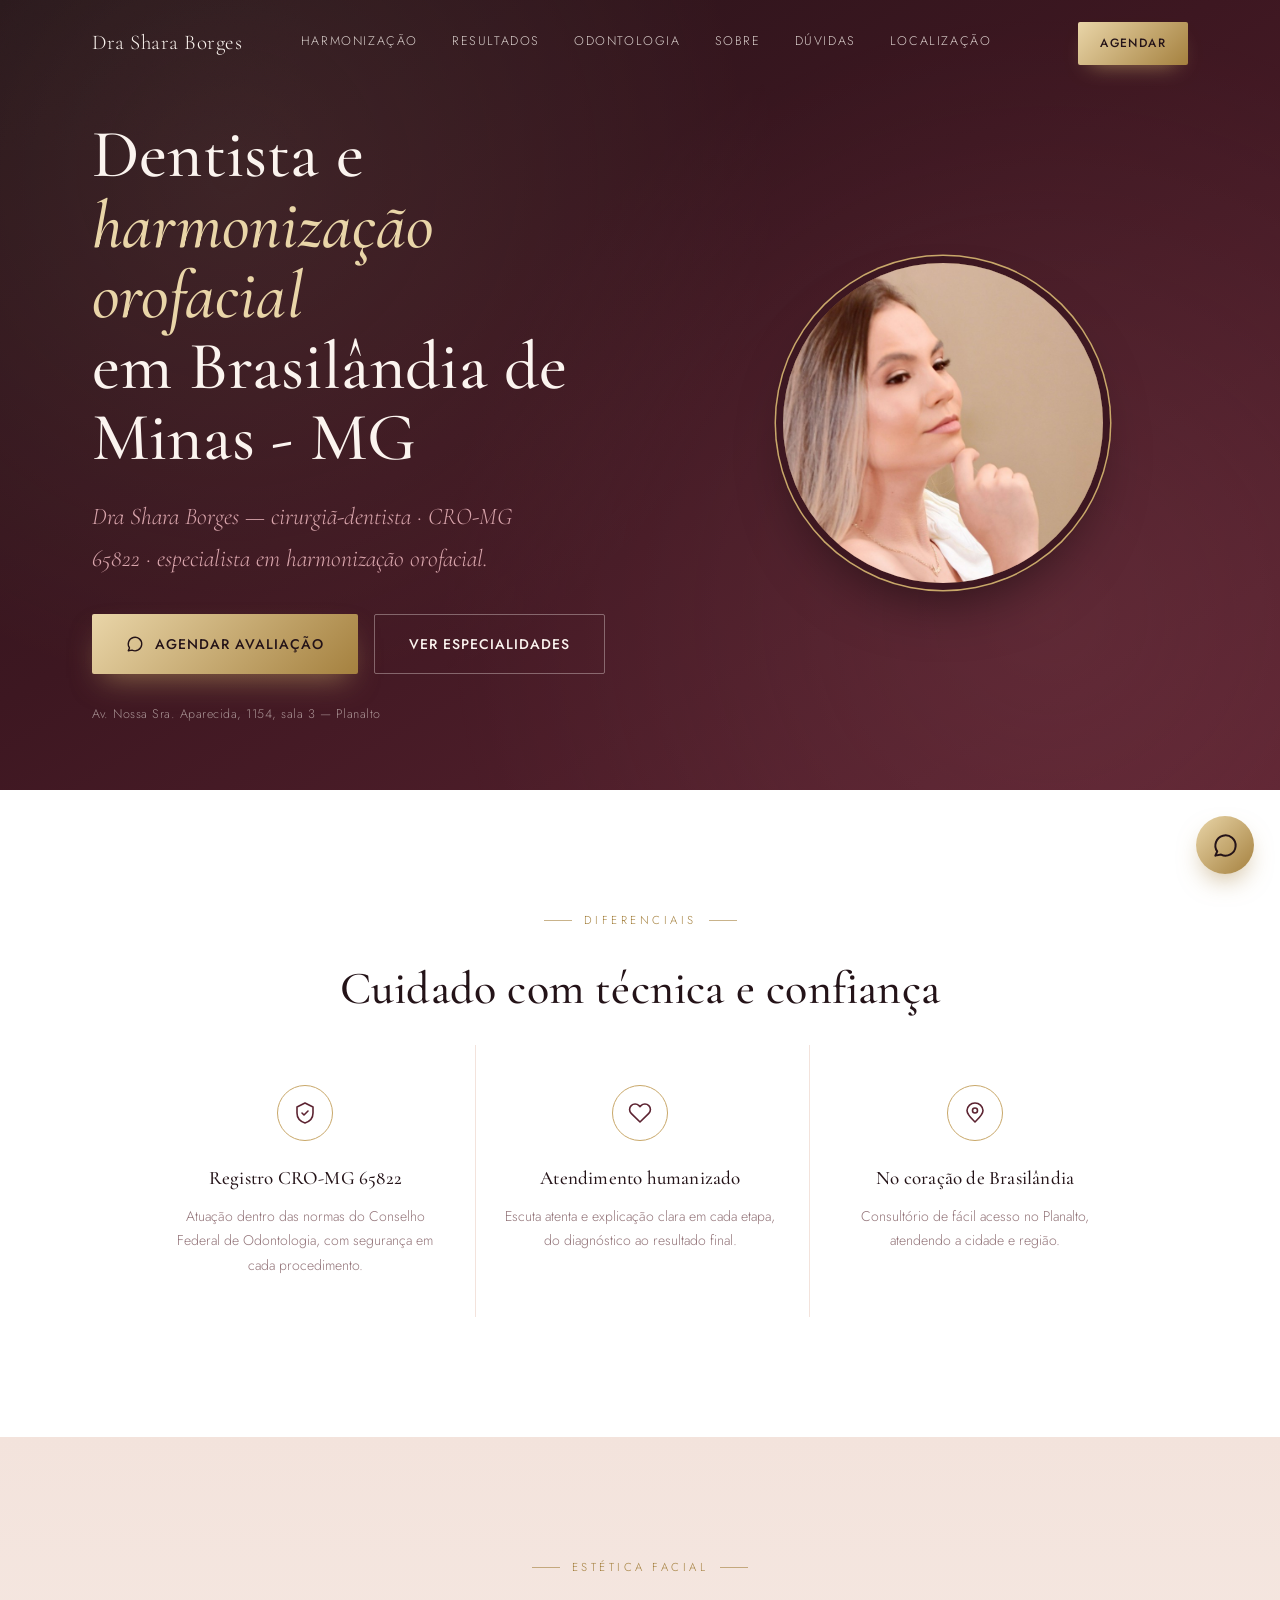
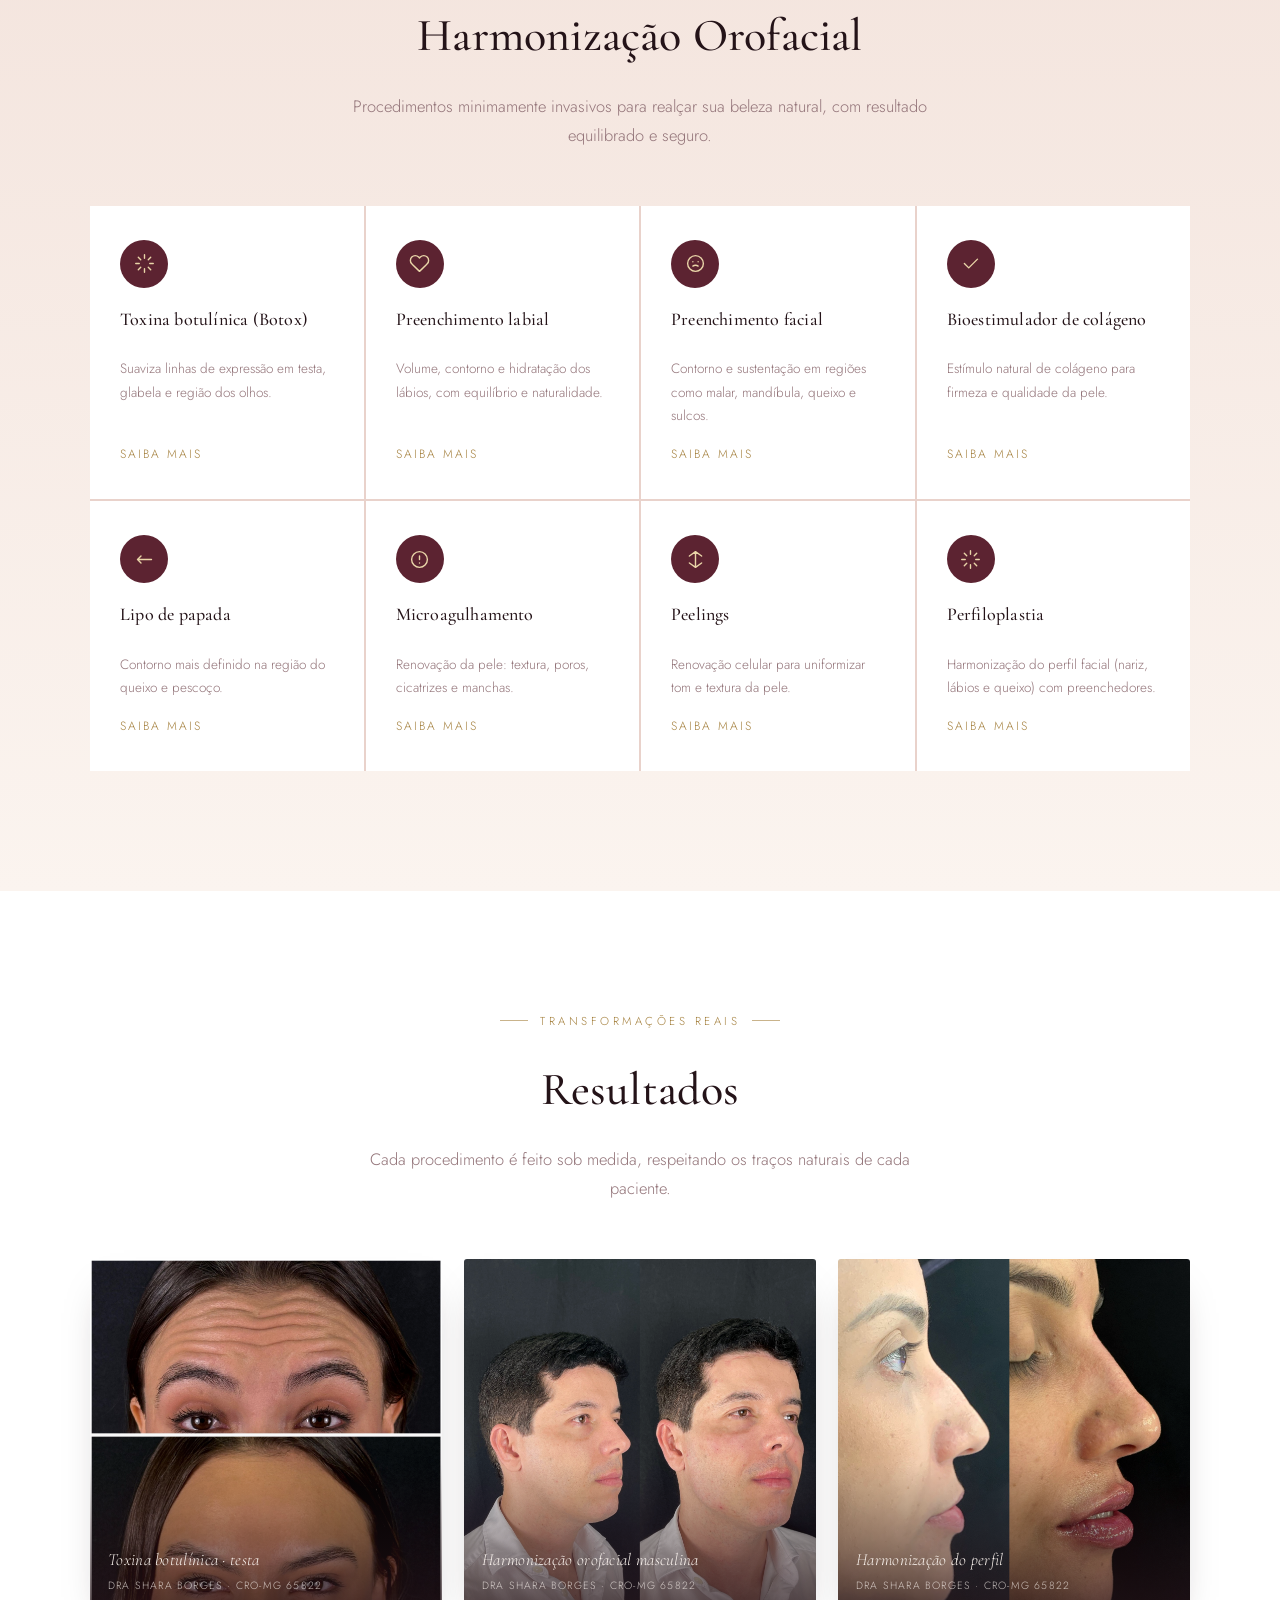
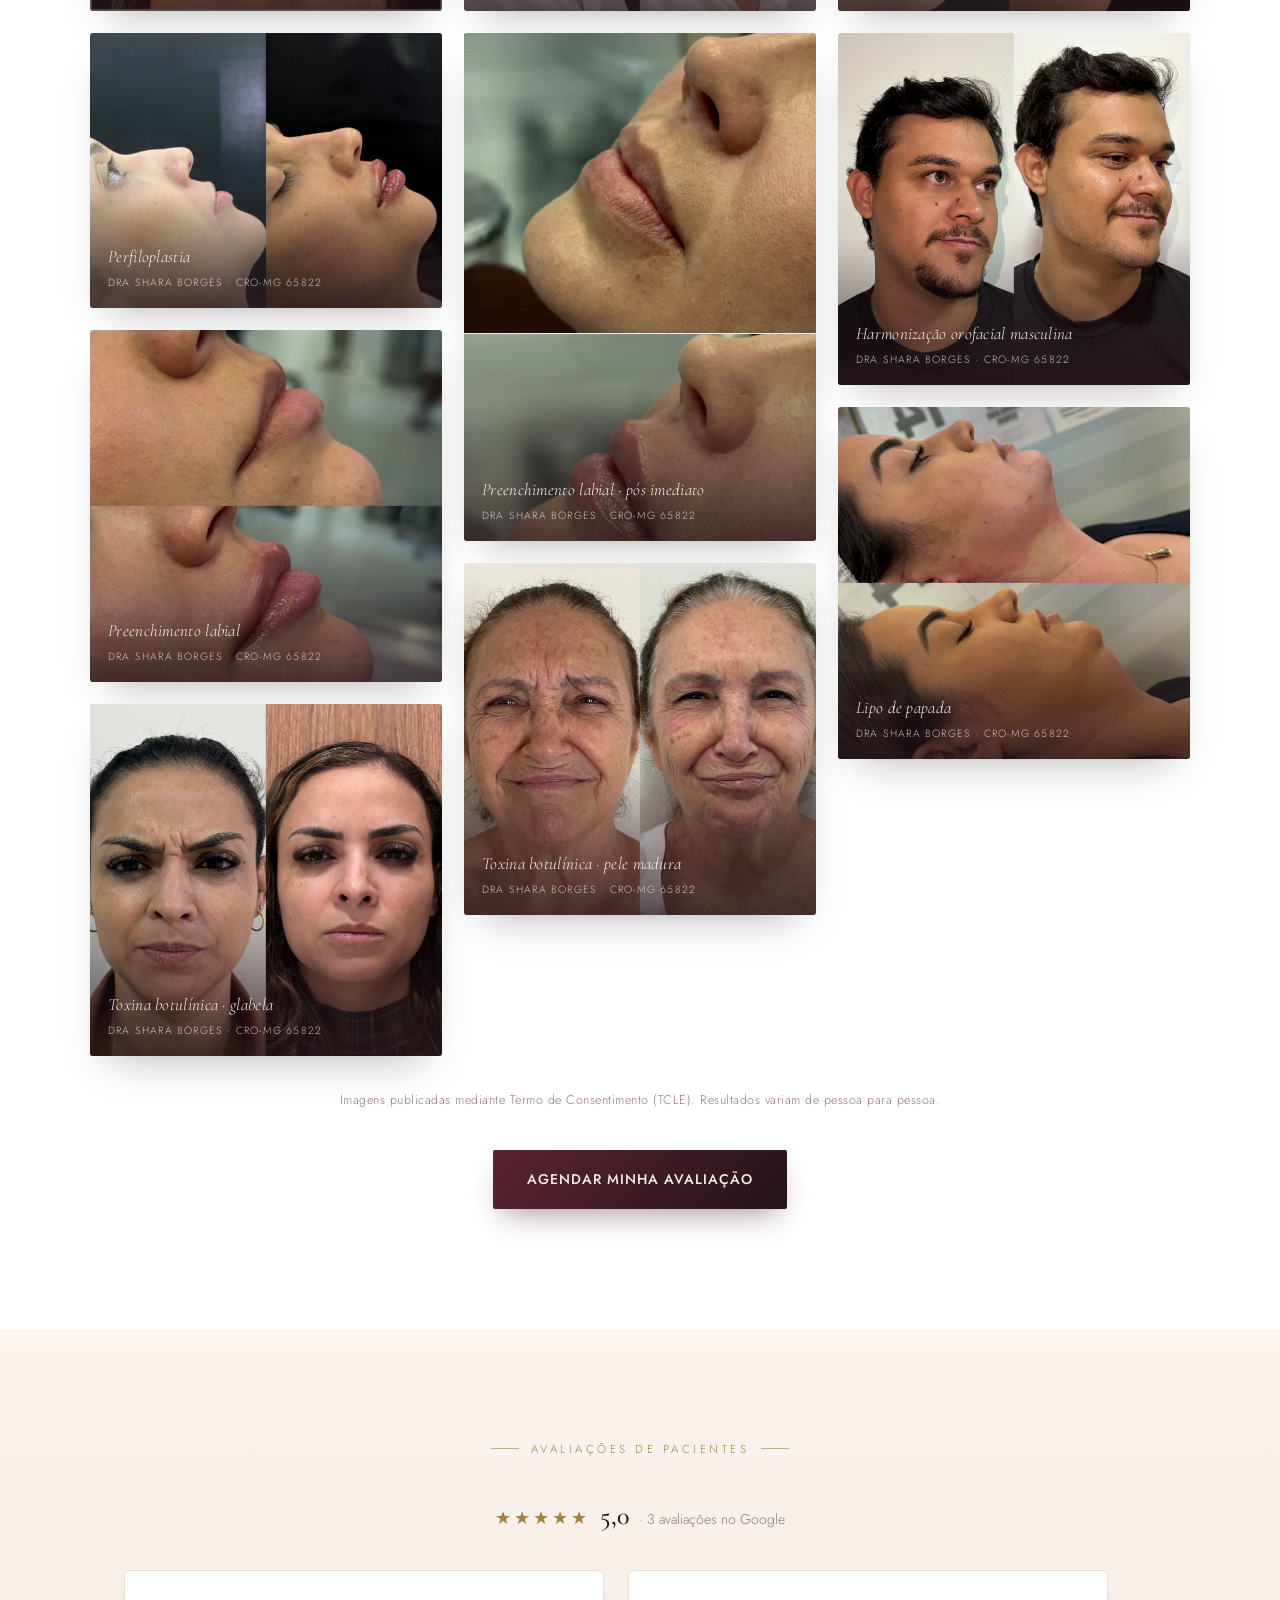
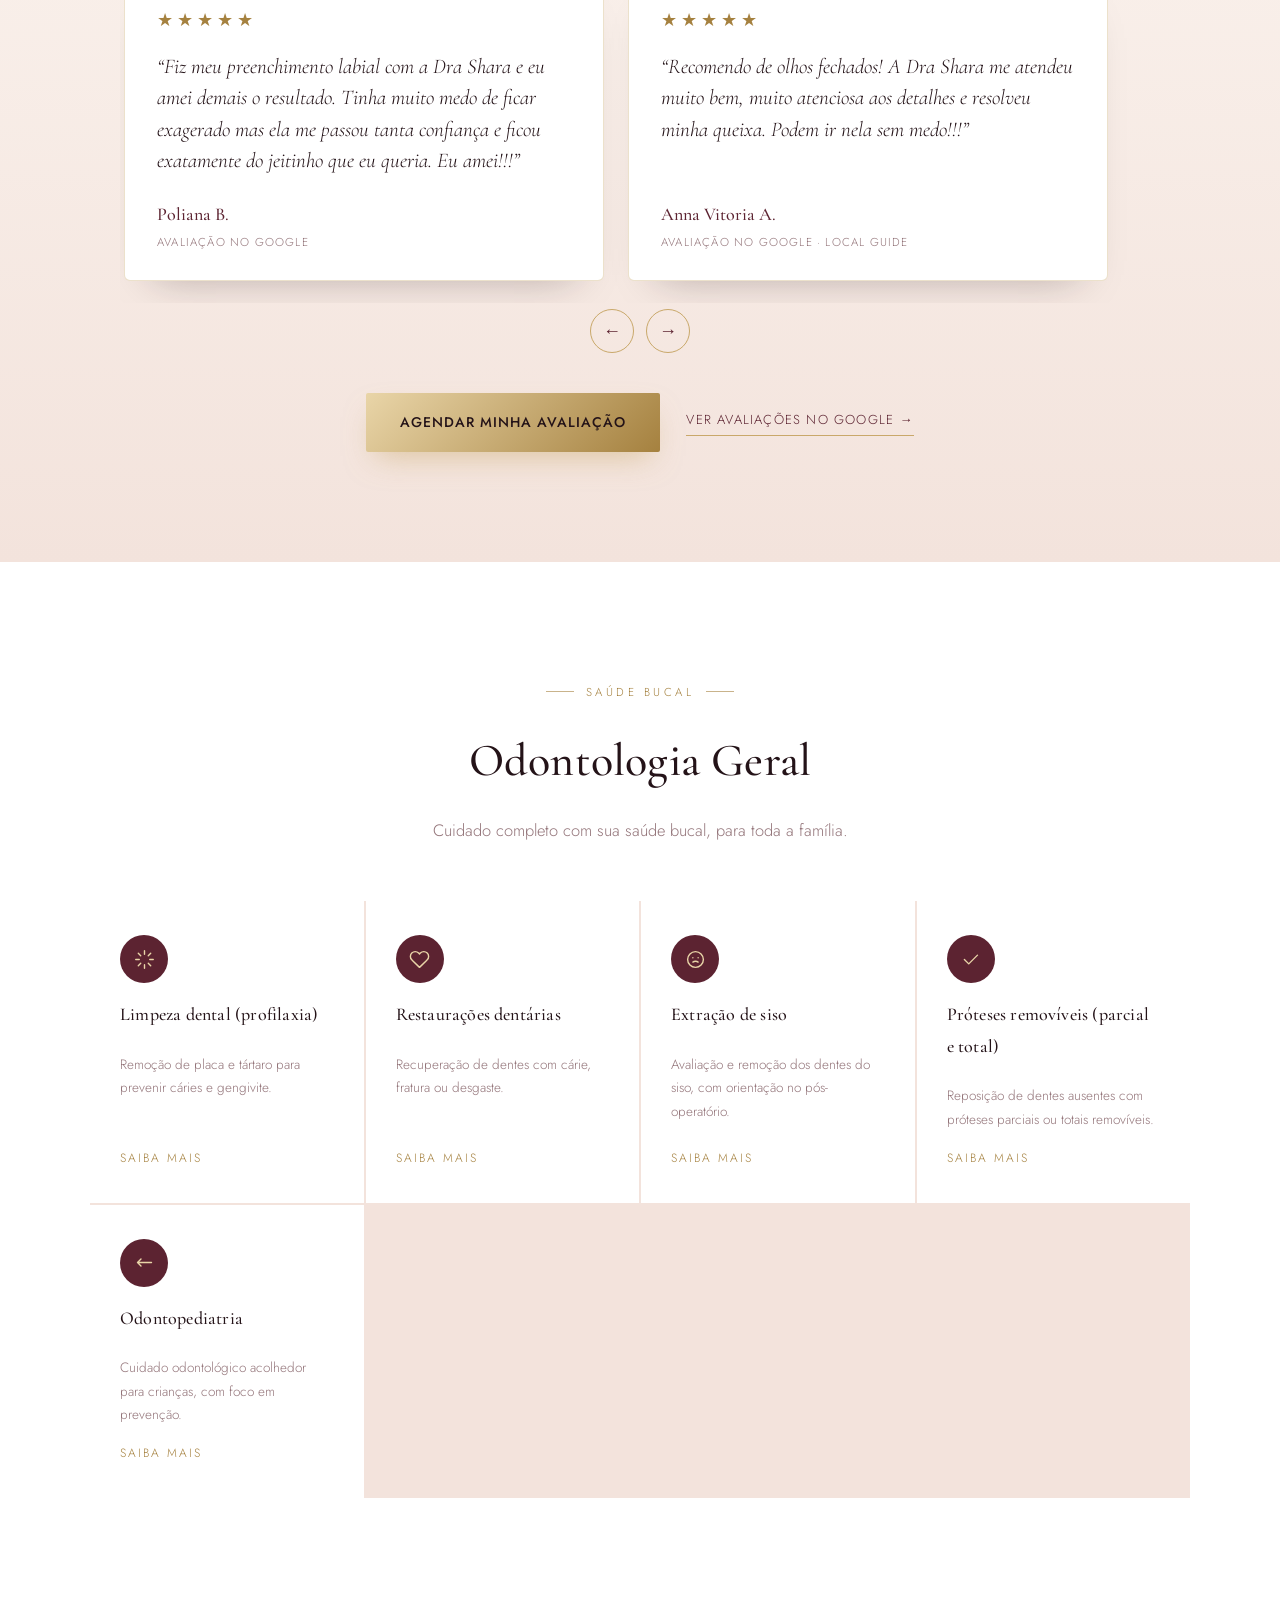
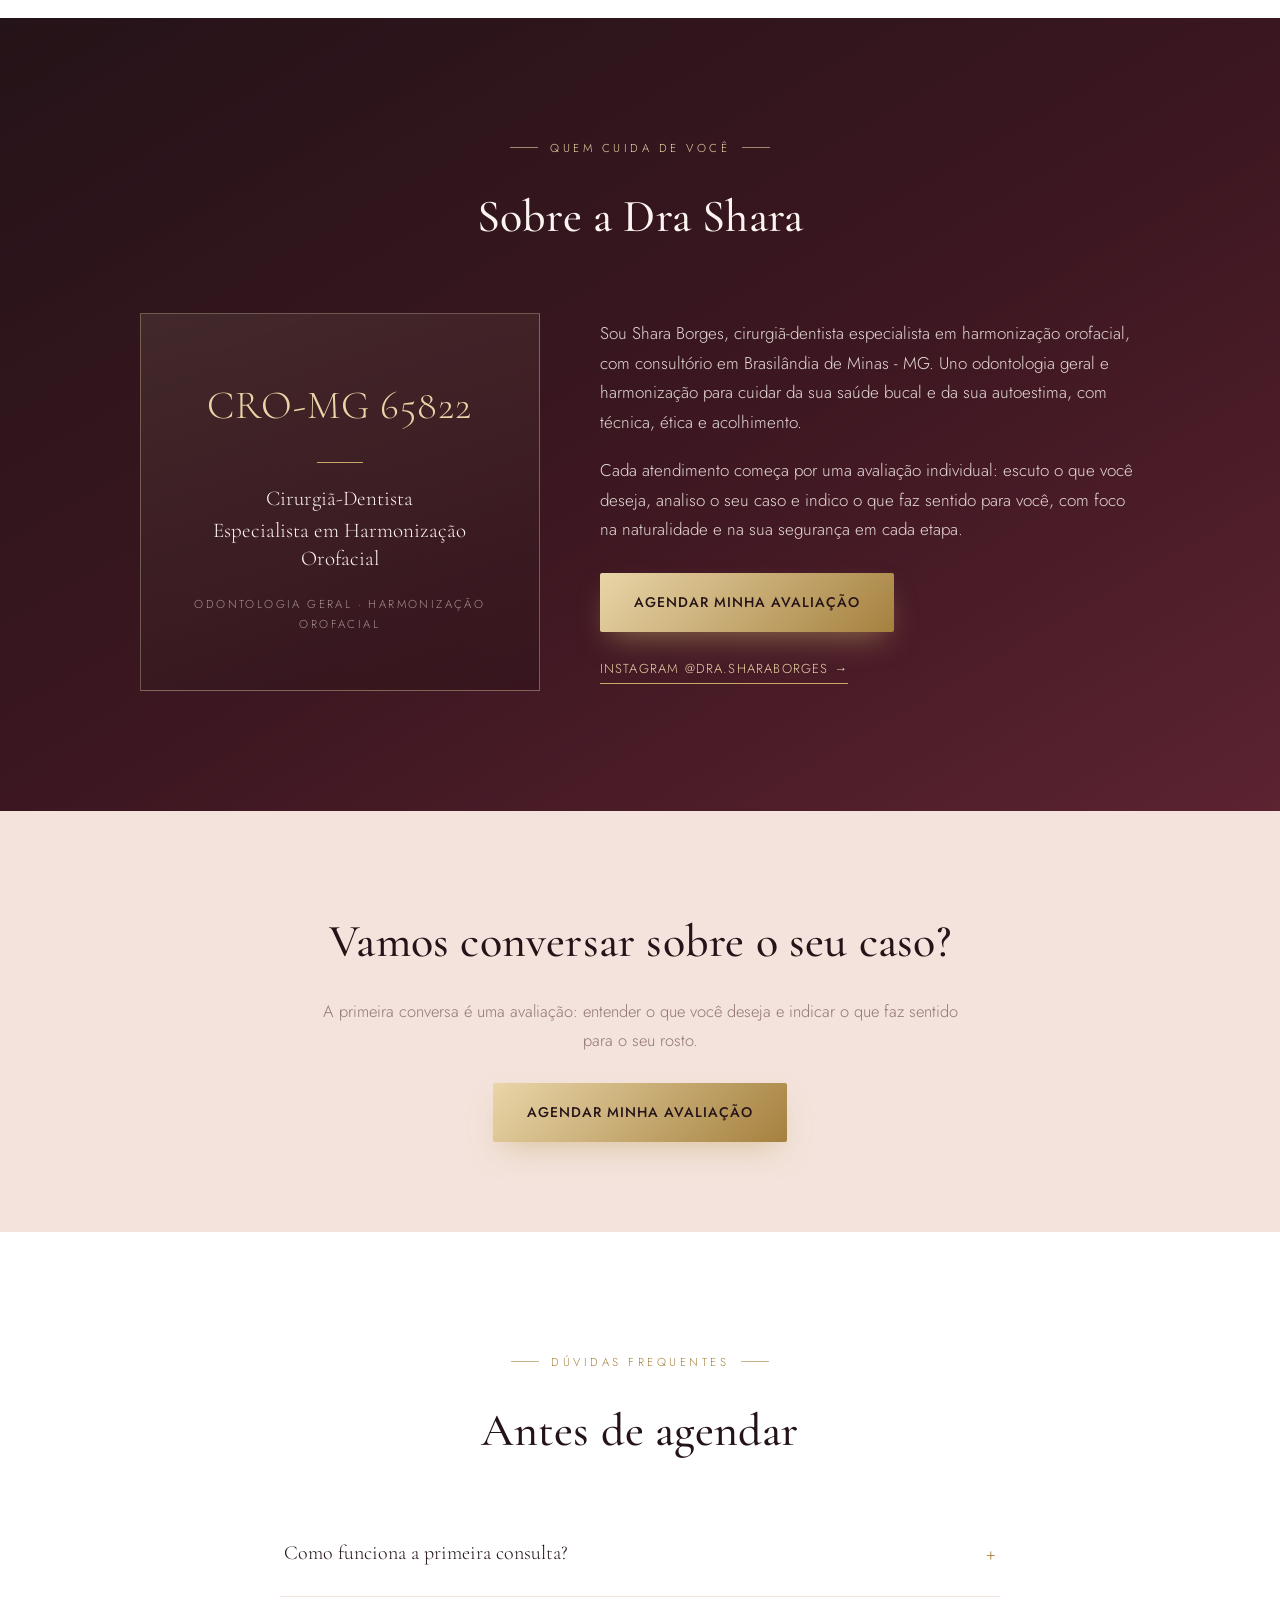
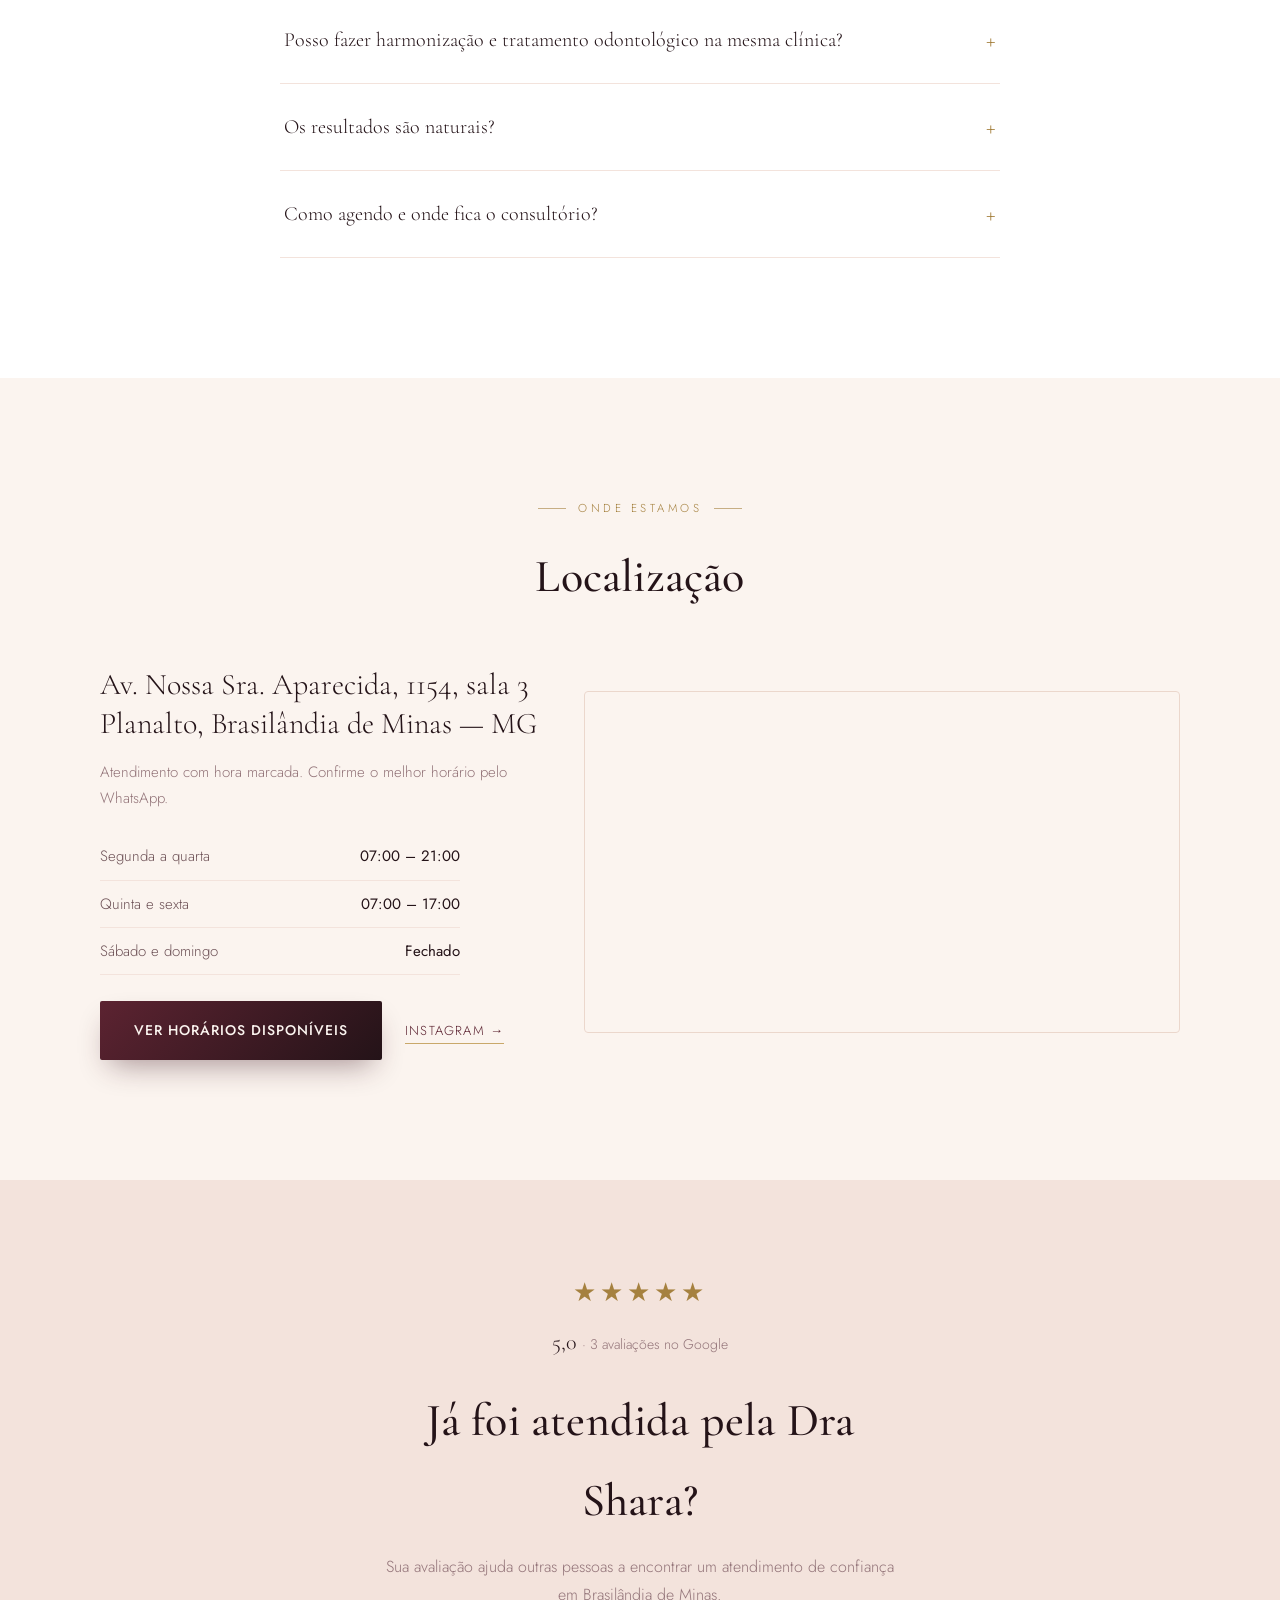
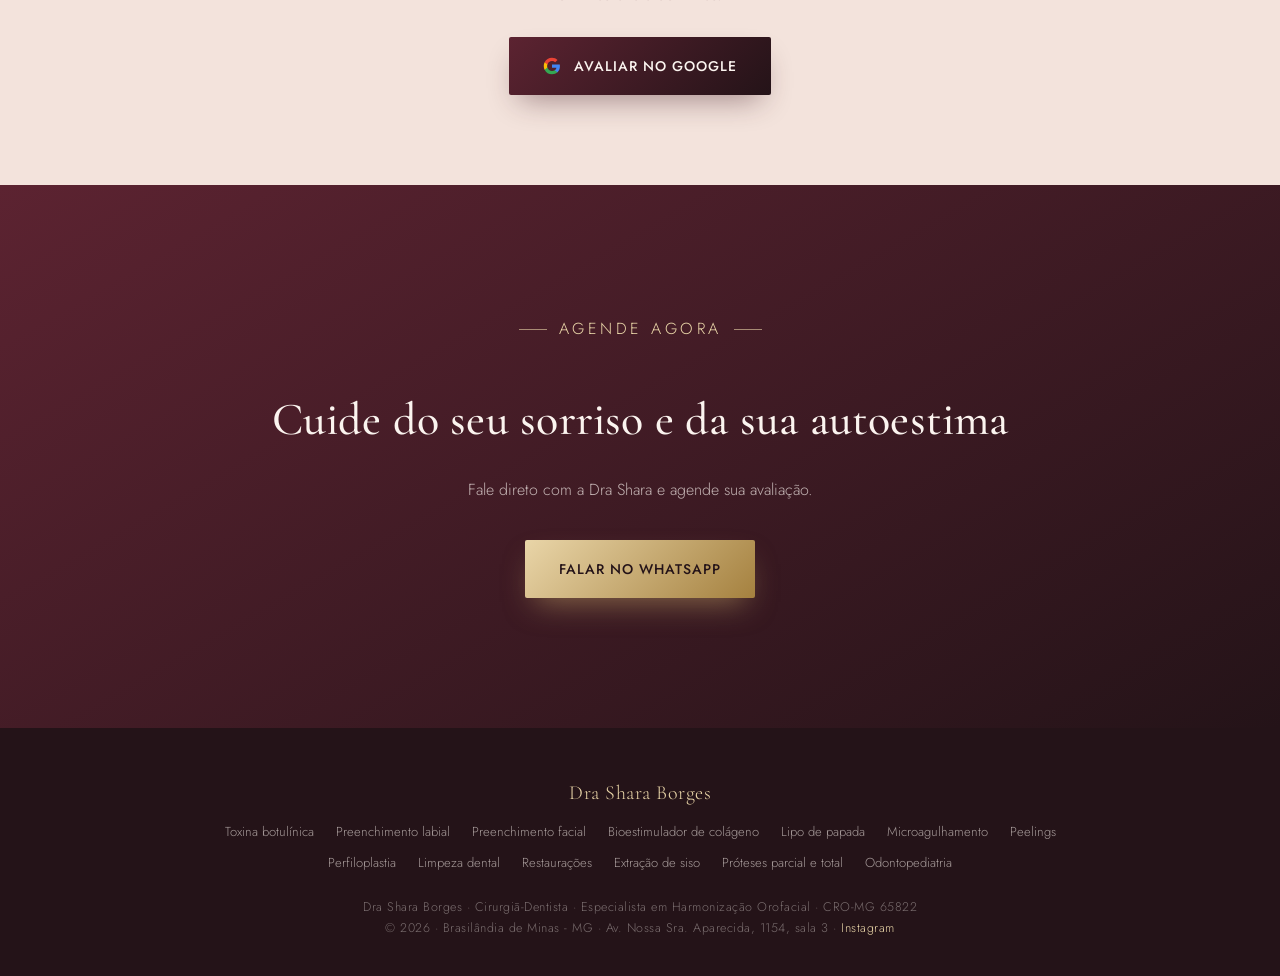
==== index.html @ a2beb716 "Ajusta menu em telas médias" ====
<!DOCTYPE html>
<html lang="pt-BR">
<head>
<meta charset="UTF-8">
<meta name="robots" content="noindex, nofollow">
<meta name="viewport" content="width=device-width, initial-scale=1.0">
<title>Dentista e Harmonização Orofacial em Brasilândia de Minas - MG | Dra Shara Borges</title>
<meta name="description" content="Dra Shara Borges, cirurgiã-dentista em Brasilândia de Minas - MG: harmonização orofacial, toxina botulínica, preenchimento labial, limpeza, restaurações e mais. Agende pelo WhatsApp.">
<link rel="canonical" href="https://annepriscilla.github.io/anne-dra-shara-borges/">
<meta property="og:type" content="website">
<meta property="og:locale" content="pt_BR">
<meta property="og:title" content="Dentista e Harmonização Orofacial em Brasilândia de Minas - MG | Dra Shara Borges">
<meta property="og:description" content="Dra Shara Borges, cirurgiã-dentista em Brasilândia de Minas - MG: harmonização orofacial, toxina botulínica, preenchimento labial, limpeza, restaurações e mais. Agende pelo WhatsApp.">
<meta property="og:url" content="https://annepriscilla.github.io/anne-dra-shara-borges/">
<meta property="og:image" content="https://annepriscilla.github.io/anne-dra-shara-borges/assets/dra-shara.jpg">
<script type="application/ld+json">{"@context": "https://schema.org", "@type": "Dentist", "@id": "https://annepriscilla.github.io/anne-dra-shara-borges/#dentista", "name": "Dra Shara Borges — Cirurgiã-Dentista", "url": "https://annepriscilla.github.io/anne-dra-shara-borges/", "telephone": "+55-38-99805-9065", "description": "Cirurgiã-dentista em Brasilândia de Minas - MG: odontologia geral e harmonização orofacial.", "medicalSpecialty": "Dentistry", "image": "https://annepriscilla.github.io/anne-dra-shara-borges/assets/dra-shara.jpg", "sameAs": ["https://www.instagram.com/dra.sharaborges/", "https://www.google.com/maps?cid=5291907284782549508"], "hasMap": "https://www.google.com/maps?cid=5291907284782549508", "geo": {"@type": "GeoCoordinates", "latitude": -17.0038093, "longitude": -46.0063316}, "openingHoursSpecification": [{"@type": "OpeningHoursSpecification", "dayOfWeek": ["Monday", "Tuesday", "Wednesday"], "opens": "07:00", "closes": "21:00"}, {"@type": "OpeningHoursSpecification", "dayOfWeek": ["Thursday", "Friday"], "opens": "07:00", "closes": "17:00"}], "address": {"@type": "PostalAddress", "streetAddress": "Av. Nossa Sra. Aparecida, 1154, sala 3", "addressLocality": "Brasilândia de Minas", "addressRegion": "MG", "addressCountry": "BR"}, "areaServed": {"@type": "City", "name": "Brasilândia de Minas"}, "hasOfferCatalog": {"@type": "OfferCatalog", "name": "Serviços", "itemListElement": [{"@type": "Offer", "itemOffered": {"@type": "Service", "name": "Toxina botulínica (Botox)", "url": "https://annepriscilla.github.io/anne-dra-shara-borges/toxina-botulinica-brasilandia-de-minas/"}}, {"@type": "Offer", "itemOffered": {"@type": "Service", "name": "Preenchimento labial", "url": "https://annepriscilla.github.io/anne-dra-shara-borges/preenchimento-labial-brasilandia-de-minas/"}}, {"@type": "Offer", "itemOffered": {"@type": "Service", "name": "Preenchimento facial", "url": "https://annepriscilla.github.io/anne-dra-shara-borges/preenchimento-facial-brasilandia-de-minas/"}}, {"@type": "Offer", "itemOffered": {"@type": "Service", "name": "Bioestimulador de colágeno", "url": "https://annepriscilla.github.io/anne-dra-shara-borges/bioestimulador-de-colageno-brasilandia-de-minas/"}}, {"@type": "Offer", "itemOffered": {"@type": "Service", "name": "Lipo de papada", "url": "https://annepriscilla.github.io/anne-dra-shara-borges/lipo-de-papada-brasilandia-de-minas/"}}, {"@type": "Offer", "itemOffered": {"@type": "Service", "name": "Microagulhamento", "url": "https://annepriscilla.github.io/anne-dra-shara-borges/microagulhamento-brasilandia-de-minas/"}}, {"@type": "Offer", "itemOffered": {"@type": "Service", "name": "Peelings", "url": "https://annepriscilla.github.io/anne-dra-shara-borges/peelings-brasilandia-de-minas/"}}, {"@type": "Offer", "itemOffered": {"@type": "Service", "name": "Perfiloplastia", "url": "https://annepriscilla.github.io/anne-dra-shara-borges/perfiloplastia-brasilandia-de-minas/"}}, {"@type": "Offer", "itemOffered": {"@type": "Service", "name": "Limpeza dental (profilaxia)", "url": "https://annepriscilla.github.io/anne-dra-shara-borges/limpeza-dental-brasilandia-de-minas/"}}, {"@type": "Offer", "itemOffered": {"@type": "Service", "name": "Restaurações dentárias", "url": "https://annepriscilla.github.io/anne-dra-shara-borges/restauracoes-brasilandia-de-minas/"}}, {"@type": "Offer", "itemOffered": {"@type": "Service", "name": "Extração de siso", "url": "https://annepriscilla.github.io/anne-dra-shara-borges/extracao-de-siso-brasilandia-de-minas/"}}, {"@type": "Offer", "itemOffered": {"@type": "Service", "name": "Próteses removíveis (parcial e total)", "url": "https://annepriscilla.github.io/anne-dra-shara-borges/proteses-removiveis-brasilandia-de-minas/"}}, {"@type": "Offer", "itemOffered": {"@type": "Service", "name": "Odontopediatria", "url": "https://annepriscilla.github.io/anne-dra-shara-borges/odontopediatria-brasilandia-de-minas/"}}]}}</script>
<link rel="preconnect" href="https://fonts.googleapis.com">
<link rel="preconnect" href="https://fonts.gstatic.com" crossorigin>
<link href="https://fonts.googleapis.com/css2?family=Cormorant+Garamond:ital,wght@0,400;0,500;0,600;1,400;1,500&family=Jost:wght@300;400;500;600&display=swap" rel="stylesheet">
<link rel="stylesheet" href="assets/style.css">
</head>
<body>

<nav id="nav">
  <div class="nav-inner">
    <a href="#" class="nav-logo">Dra Shara Borges</a>
    <div class="nav-links">
      <a href="#harmonizacao">Harmonização</a>
      <a href="#resultados">Resultados</a>
      <a href="#odontologia">Odontologia</a>
      <a href="#sobre">Sobre</a>
      <a href="#duvidas">Dúvidas</a>
      <a href="#localizacao">Localização</a>
    </div>
    <a class="nav-cta" href="https://wa.me/5538998059065?text=Ol%C3%A1%2C%20vim%20pelo%20site%20e%20gostaria%20de%20agendar%20uma%20avalia%C3%A7%C3%A3o." target="_blank" rel="noopener">Agendar</a>
  </div>
</nav>

<header>
  <svg class="grain" xmlns="http://www.w3.org/2000/svg"><filter id="n"><feTurbulence type="fractalNoise" baseFrequency="0.9" numOctaves="2" stitchTiles="stitch"/></filter><rect width="100%" height="100%" filter="url(#n)"/></svg>
  <div class="hero-inner">
    <div>
      <h1>Dentista e <em>harmonização orofacial</em><br>em Brasilândia de Minas - MG</h1>
      <p class="hero-tagline">Dra Shara Borges — cirurgiã-dentista · CRO-MG 65822 · especialista em harmonização orofacial.</p>
      <div class="hero-cta-row">
        <a class="btn" href="https://wa.me/5538998059065?text=Ol%C3%A1%2C%20vim%20pelo%20site%20e%20gostaria%20de%20agendar%20uma%20avalia%C3%A7%C3%A3o." target="_blank" rel="noopener">
          <svg viewBox="0 0 24 24" fill="none" stroke="currentColor" stroke-width="1.8" stroke-linecap="round" stroke-linejoin="round"><path d="M3 21l1.65-3.8a9 9 0 1 1 3.4 2.9L3 21"/></svg>
          Agendar avaliação
        </a>
        <a class="btn btn-ghost" href="#harmonizacao">Ver especialidades</a>
      </div>
      <p class="hero-local">Av. Nossa Sra. Aparecida, 1154, sala 3 — Planalto</p>
    </div>
    <div class="photo-frame reveal">
      <img src="assets/dra-shara-rosto.jpg" alt="Dra Shara Borges, cirurgiã-dentista em Brasilândia de Minas" width="760" height="760" fetchpriority="high">
    </div>
  </div>
</header>

<section class="confianca" id="confianca">
  <p class="section-label reveal">Diferenciais</p>
  <h2 class="reveal">Cuidado com técnica e confiança</h2>
  <div class="trust-grid">
    <div class="trust reveal">
      <div class="icon-ring"><svg viewBox="0 0 24 24" fill="none" stroke-width="1.6" stroke-linecap="round" stroke-linejoin="round"><path d="M12 2l8 4v6c0 5-3.5 8.5-8 10-4.5-1.5-8-5-8-10V6l8-4z"/><path d="M9 12l2 2 4-4"/></svg></div>
      <h3>Registro CRO-MG 65822</h3>
      <p>Atuação dentro das normas do Conselho Federal de Odontologia, com segurança em cada procedimento.</p>
    </div>
    <div class="trust reveal reveal-d1">
      <div class="icon-ring"><svg viewBox="0 0 24 24" fill="none" stroke-width="1.6" stroke-linecap="round" stroke-linejoin="round"><path d="M20.8 4.6a5.5 5.5 0 0 0-7.8 0L12 5.6l-1-1a5.5 5.5 0 0 0-7.8 7.8l1 1L12 21l7.8-7.6 1-1a5.5 5.5 0 0 0 0-7.8z"/></svg></div>
      <h3>Atendimento humanizado</h3>
      <p>Escuta atenta e explicação clara em cada etapa, do diagnóstico ao resultado final.</p>
    </div>
    <div class="trust reveal reveal-d2">
      <div class="icon-ring"><svg viewBox="0 0 24 24" fill="none" stroke-width="1.6" stroke-linecap="round" stroke-linejoin="round"><path d="M12 21c-4-4-8-7.5-8-11.5A8 8 0 0 1 12 2a8 8 0 0 1 8 7.5c0 4-4 7.5-8 11.5z"/><circle cx="12" cy="9.5" r="2.5"/></svg></div>
      <h3>No coração de Brasilândia</h3>
      <p>Consultório de fácil acesso no Planalto, atendendo a cidade e região.</p>
    </div>
  </div>
</section>

<section class="harmonizacao" id="harmonizacao">
  <p class="section-label reveal">Estética facial</p>
  <h2 class="reveal">Harmonização Orofacial</h2>
  <p class="section-intro reveal">Procedimentos minimamente invasivos para realçar sua beleza natural, com resultado equilibrado e seguro.</p>
  <div class="servicos-grid">
    <div class="servico reveal">
      <div class="icon-ring"><svg viewBox="0 0 24 24" fill="none" stroke-width="1.6" stroke-linecap="round" stroke-linejoin="round"><path d="M12 2v4M12 18v4M4.9 4.9l2.8 2.8M16.3 16.3l2.8 2.8M2 12h4M18 12h4M4.9 19.1l2.8-2.8M16.3 7.7l2.8-2.8"/></svg></div>
      <h3><a href="toxina-botulinica-brasilandia-de-minas/">Toxina botulínica (Botox)</a></h3><p>Suaviza linhas de expressão em testa, glabela e região dos olhos.</p><span class="mais">Saiba mais</span>
    </div>
    <div class="servico reveal reveal-d1">
      <div class="icon-ring"><svg viewBox="0 0 24 24" fill="none" stroke-width="1.6" stroke-linecap="round" stroke-linejoin="round"><path d="M20.8 4.6a5.5 5.5 0 0 0-7.8 0L12 5.6l-1-1a5.5 5.5 0 0 0-7.8 7.8l1 1L12 21l7.8-7.6 1-1a5.5 5.5 0 0 0 0-7.8z"/></svg></div>
      <h3><a href="preenchimento-labial-brasilandia-de-minas/">Preenchimento labial</a></h3><p>Volume, contorno e hidratação dos lábios, com equilíbrio e naturalidade.</p><span class="mais">Saiba mais</span>
    </div>
    <div class="servico reveal reveal-d2">
      <div class="icon-ring"><svg viewBox="0 0 24 24" fill="none" stroke-width="1.6" stroke-linecap="round" stroke-linejoin="round"><circle cx="12" cy="12" r="9"/><path d="M9 15c.83-.67 1.87-1 3-1s2.17.33 3 1M9 10h.01M15 10h.01"/></svg></div>
      <h3><a href="preenchimento-facial-brasilandia-de-minas/">Preenchimento facial</a></h3><p>Contorno e sustentação em regiões como malar, mandíbula, queixo e sulcos.</p><span class="mais">Saiba mais</span>
    </div>
    <div class="servico reveal">
      <div class="icon-ring"><svg viewBox="0 0 24 24" fill="none" stroke-width="1.6" stroke-linecap="round" stroke-linejoin="round"><path d="M5 12l5 5L20 7"/></svg></div>
      <h3><a href="bioestimulador-de-colageno-brasilandia-de-minas/">Bioestimulador de colágeno</a></h3><p>Estímulo natural de colágeno para firmeza e qualidade da pele.</p><span class="mais">Saiba mais</span>
    </div>
    <div class="servico reveal reveal-d1">
      <div class="icon-ring"><svg viewBox="0 0 24 24" fill="none" stroke-width="1.6" stroke-linecap="round" stroke-linejoin="round"><path d="M4 12h16M4 12l4-4M4 12l4 4"/></svg></div>
      <h3><a href="lipo-de-papada-brasilandia-de-minas/">Lipo de papada</a></h3><p>Contorno mais definido na região do queixo e pescoço.</p><span class="mais">Saiba mais</span>
    </div>
    <div class="servico reveal reveal-d2">
      <div class="icon-ring"><svg viewBox="0 0 24 24" fill="none" stroke-width="1.6" stroke-linecap="round" stroke-linejoin="round"><circle cx="12" cy="12" r="9"/><path d="M12 8v4M12 16h.01"/></svg></div>
      <h3><a href="microagulhamento-brasilandia-de-minas/">Microagulhamento</a></h3><p>Renovação da pele: textura, poros, cicatrizes e manchas.</p><span class="mais">Saiba mais</span>
    </div>
    <div class="servico reveal">
      <div class="icon-ring"><svg viewBox="0 0 24 24" fill="none" stroke-width="1.6" stroke-linecap="round" stroke-linejoin="round"><path d="M12 3v18M5 8l7-5 7 5M5 16l7 5 7-5"/></svg></div>
      <h3><a href="peelings-brasilandia-de-minas/">Peelings</a></h3><p>Renovação celular para uniformizar tom e textura da pele.</p><span class="mais">Saiba mais</span>
    </div>
    <div class="servico reveal reveal-d1">
      <div class="icon-ring"><svg viewBox="0 0 24 24" fill="none" stroke-width="1.6" stroke-linecap="round" stroke-linejoin="round"><path d="M12 2v4M12 18v4M4.9 4.9l2.8 2.8M16.3 16.3l2.8 2.8M2 12h4M18 12h4M4.9 19.1l2.8-2.8M16.3 7.7l2.8-2.8"/></svg></div>
      <h3><a href="perfiloplastia-brasilandia-de-minas/">Perfiloplastia</a></h3><p>Harmonização do perfil facial (nariz, lábios e queixo) com preenchedores.</p><span class="mais">Saiba mais</span>
    </div>
  </div>
</section>

<section class="resultados" id="resultados">
  <p class="section-label reveal">Transformações reais</p>
  <h2 class="reveal">Resultados</h2>
  <p class="section-intro reveal">Cada procedimento é feito sob medida, respeitando os traços naturais de cada paciente.</p>
  <div class="resultados-grid">
    <figure class="resultado reveal">
      <img src="assets/resultados/toxina-botulinica-testa.jpg" alt="Antes e depois de toxina botulínica na testa" loading="lazy">
      <figcaption><span>Toxina botulínica · testa</span><small>Dra Shara Borges · CRO-MG 65822</small></figcaption>
    </figure>
    <figure class="resultado reveal">
      <img src="assets/resultados/perfiloplastia.jpg" alt="Antes e depois de perfiloplastia" loading="lazy">
      <figcaption><span>Perfiloplastia</span><small>Dra Shara Borges · CRO-MG 65822</small></figcaption>
    </figure>
    <figure class="resultado reveal">
      <img src="assets/resultados/preenchimento-labial.jpg" alt="Antes e depois de preenchimento labial" loading="lazy">
      <figcaption><span>Preenchimento labial</span><small>Dra Shara Borges · CRO-MG 65822</small></figcaption>
    </figure>
    <figure class="resultado reveal">
      <img src="assets/resultados/toxina-botulinica-glabela.jpg" alt="Antes e depois de toxina botulínica na glabela" loading="lazy">
      <figcaption><span>Toxina botulínica · glabela</span><small>Dra Shara Borges · CRO-MG 65822</small></figcaption>
    </figure>
    <figure class="resultado reveal">
      <img src="assets/resultados/harmonizacao-masculina-1.jpg" alt="Antes e depois de harmonização orofacial masculina" loading="lazy">
      <figcaption><span>Harmonização orofacial masculina</span><small>Dra Shara Borges · CRO-MG 65822</small></figcaption>
    </figure>
    <figure class="resultado reveal">
      <img src="assets/resultados/preenchimento-labial-pos-imediato.jpg" alt="Preenchimento labial, antes e pós imediato" loading="lazy">
      <figcaption><span>Preenchimento labial · pós imediato</span><small>Dra Shara Borges · CRO-MG 65822</small></figcaption>
    </figure>
    <figure class="resultado reveal">
      <img src="assets/resultados/toxina-botulinica-pele-madura.jpg" alt="Antes e depois de toxina botulínica em pele madura" loading="lazy">
      <figcaption><span>Toxina botulínica · pele madura</span><small>Dra Shara Borges · CRO-MG 65822</small></figcaption>
    </figure>
    <figure class="resultado reveal">
      <img src="assets/resultados/harmonizacao-do-perfil.jpg" alt="Antes e depois de harmonização do perfil facial" loading="lazy">
      <figcaption><span>Harmonização do perfil</span><small>Dra Shara Borges · CRO-MG 65822</small></figcaption>
    </figure>
    <figure class="resultado reveal">
      <img src="assets/resultados/harmonizacao-masculina-2.jpg" alt="Antes e depois de harmonização orofacial masculina" loading="lazy">
      <figcaption><span>Harmonização orofacial masculina</span><small>Dra Shara Borges · CRO-MG 65822</small></figcaption>
    </figure>
    <figure class="resultado reveal">
      <img src="assets/resultados/lipo-de-papada.jpg" alt="Antes e depois de lipo de papada" loading="lazy">
      <figcaption><span>Lipo de papada</span><small>Dra Shara Borges · CRO-MG 65822</small></figcaption>
    </figure>
  </div>
  <p class="resultados-nota reveal">Imagens publicadas mediante Termo de Consentimento (TCLE). Resultados variam de pessoa para pessoa.</p>
  <div class="section-cta reveal"><a class="btn btn-dark" href="https://wa.me/5538998059065?text=Ol%C3%A1%2C%20vim%20pelo%20site%20e%20gostaria%20de%20agendar%20uma%20avalia%C3%A7%C3%A3o." target="_blank" rel="noopener">Agendar minha avaliação</a></div>
</section>

<!-- Avaliação pública do Google republicada: remover esta seção se o CRO-MG orientar que não é permitido -->
<section class="depoimento" id="depoimento">
  <p class="section-label reveal">Avaliações de pacientes</p>
  <div class="reviews reveal">
    <div class="reviews-head"><span class="stars" aria-hidden="true">★★★★★</span><strong>5,0</strong><span>· 3 avaliações no Google</span></div>
    <div class="track" tabindex="0" role="region" aria-label="Avaliações de pacientes no Google">
      <figure class="rcard">
        <div class="stars" aria-label="5 estrelas">★★★★★</div>
        <blockquote>“Fiz meu preenchimento labial com a Dra Shara e eu amei demais o resultado. Tinha muito medo de ficar exagerado mas ela me passou tanta confiança e ficou exatamente do jeitinho que eu queria. Eu amei!!!”</blockquote>
        <figcaption><strong>Poliana B.</strong><span>Avaliação no Google</span></figcaption>
      </figure>
      <figure class="rcard">
        <div class="stars" aria-label="5 estrelas">★★★★★</div>
        <blockquote>“Recomendo de olhos fechados! A Dra Shara me atendeu muito bem, muito atenciosa aos detalhes e resolveu minha queixa. Podem ir nela sem medo!!!”</blockquote>
        <figcaption><strong>Anna Vitoria A.</strong><span>Avaliação no Google · Local Guide</span></figcaption>
      </figure>
    </div>
    <div class="rnav"><button type="button" data-dir="-1" aria-label="Avaliação anterior">←</button><button type="button" data-dir="1" aria-label="Próxima avaliação">→</button></div>
  </div>
  <div class="quote-actions reveal">
    <a class="btn" href="https://wa.me/5538998059065?text=Ol%C3%A1%2C%20vim%20pelo%20site%20e%20gostaria%20de%20agendar%20uma%20avalia%C3%A7%C3%A3o." target="_blank" rel="noopener">Agendar minha avaliação</a>
    <a class="link-arrow" href="https://www.google.com/maps/place/Dra+Shara+Borges/@-17.0038093,-46.0063316,17z/data=!3m1!4b1!4m6!3m5!1s0x94aa3d5040775091:0x4970a1a345c40a04!8m2!3d-17.0038093!4d-46.0063316!16s%2Fg%2F11zkwffyct" target="_blank" rel="noopener">Ver avaliações no Google →</a>
  </div>
</section>

<section class="odontologia" id="odontologia">
  <p class="section-label reveal">Saúde bucal</p>
  <h2 class="reveal">Odontologia Geral</h2>
  <p class="section-intro reveal">Cuidado completo com sua saúde bucal, para toda a família.</p>
  <div class="servicos-grid">
    <div class="servico reveal">
      <div class="icon-ring"><svg viewBox="0 0 24 24" fill="none" stroke-width="1.6" stroke-linecap="round" stroke-linejoin="round"><path d="M12 2v4M12 18v4M4.9 4.9l2.8 2.8M16.3 16.3l2.8 2.8M2 12h4M18 12h4M4.9 19.1l2.8-2.8M16.3 7.7l2.8-2.8"/></svg></div>
      <h3><a href="limpeza-dental-brasilandia-de-minas/">Limpeza dental (profilaxia)</a></h3><p>Remoção de placa e tártaro para prevenir cáries e gengivite.</p><span class="mais">Saiba mais</span>
    </div>
    <div class="servico reveal reveal-d1">
      <div class="icon-ring"><svg viewBox="0 0 24 24" fill="none" stroke-width="1.6" stroke-linecap="round" stroke-linejoin="round"><path d="M20.8 4.6a5.5 5.5 0 0 0-7.8 0L12 5.6l-1-1a5.5 5.5 0 0 0-7.8 7.8l1 1L12 21l7.8-7.6 1-1a5.5 5.5 0 0 0 0-7.8z"/></svg></div>
      <h3><a href="restauracoes-brasilandia-de-minas/">Restaurações dentárias</a></h3><p>Recuperação de dentes com cárie, fratura ou desgaste.</p><span class="mais">Saiba mais</span>
    </div>
    <div class="servico reveal reveal-d2">
      <div class="icon-ring"><svg viewBox="0 0 24 24" fill="none" stroke-width="1.6" stroke-linecap="round" stroke-linejoin="round"><circle cx="12" cy="12" r="9"/><path d="M9 15c.83-.67 1.87-1 3-1s2.17.33 3 1M9 10h.01M15 10h.01"/></svg></div>
      <h3><a href="extracao-de-siso-brasilandia-de-minas/">Extração de siso</a></h3><p>Avaliação e remoção dos dentes do siso, com orientação no pós-operatório.</p><span class="mais">Saiba mais</span>
    </div>
    <div class="servico reveal">
      <div class="icon-ring"><svg viewBox="0 0 24 24" fill="none" stroke-width="1.6" stroke-linecap="round" stroke-linejoin="round"><path d="M5 12l5 5L20 7"/></svg></div>
      <h3><a href="proteses-removiveis-brasilandia-de-minas/">Próteses removíveis (parcial e total)</a></h3><p>Reposição de dentes ausentes com próteses parciais ou totais removíveis.</p><span class="mais">Saiba mais</span>
    </div>
    <div class="servico reveal reveal-d1">
      <div class="icon-ring"><svg viewBox="0 0 24 24" fill="none" stroke-width="1.6" stroke-linecap="round" stroke-linejoin="round"><path d="M4 12h16M4 12l4-4M4 12l4 4"/></svg></div>
      <h3><a href="odontopediatria-brasilandia-de-minas/">Odontopediatria</a></h3><p>Cuidado odontológico acolhedor para crianças, com foco em prevenção.</p><span class="mais">Saiba mais</span>
    </div>
  </div>
</section>

<section class="sobre" id="sobre">
  <p class="section-label reveal">Quem cuida de você</p>
  <h2 class="reveal">Sobre a Dra Shara</h2>
  <div class="sobre-inner" style="margin-top:56px;">
    <div class="cred-card reveal">
      <p class="cred-num">CRO-MG 65822</p>
      <div class="cred-line"></div>
      <p class="cred-role">Cirurgiã-Dentista</p>
      <p class="cred-role">Especialista em Harmonização Orofacial</p>
      <p class="cred-sub">Odontologia geral · Harmonização orofacial</p>
    </div>
    <div class="sobre-text reveal reveal-d1">
      <p>Sou Shara Borges, cirurgiã-dentista especialista em harmonização orofacial, com consultório em Brasilândia de Minas - MG. Uno odontologia geral e harmonização para cuidar da sua saúde bucal e da sua autoestima, com técnica, ética e acolhimento.</p>
      <p>Cada atendimento começa por uma avaliação individual: escuto o que você deseja, analiso o seu caso e indico o que faz sentido para você, com foco na naturalidade e na sua segurança em cada etapa.</p>
      <div class="sobre-links">
        <a class="btn" href="https://wa.me/5538998059065?text=Ol%C3%A1%2C%20vim%20pelo%20site%20e%20gostaria%20de%20agendar%20uma%20avalia%C3%A7%C3%A3o." target="_blank" rel="noopener">Agendar minha avaliação</a>
        <a class="link-arrow light" href="https://www.instagram.com/dra.sharaborges/" target="_blank" rel="noopener">Instagram @dra.sharaborges →</a>
      </div>
    </div>
  </div>
</section>

<section class="cta-mid">
  <div class="cta-mid-inner reveal">
    <h2>Vamos conversar sobre o seu caso?</h2>
    <p>A primeira conversa é uma avaliação: entender o que você deseja e indicar o que faz sentido para o seu rosto.</p>
    <a class="btn" href="https://wa.me/5538998059065?text=Ol%C3%A1%2C%20vim%20pelo%20site%20e%20gostaria%20de%20agendar%20uma%20avalia%C3%A7%C3%A3o." target="_blank" rel="noopener">Agendar minha avaliação</a>
  </div>
</section>

<section class="faq" id="duvidas">
  <p class="section-label reveal">Dúvidas frequentes</p>
  <h2 class="reveal">Antes de agendar</h2>
  <div class="faq-list reveal">
    <details><summary>Como funciona a primeira consulta?</summary><p>É uma avaliação individual: conversamos sobre suas queixas e objetivos, analisamos o rosto e a saúde bucal e indicamos as opções adequadas ao seu caso.</p></details>
    <details><summary>Posso fazer harmonização e tratamento odontológico na mesma clínica?</summary><p>Sim. A Dra Shara atua nas duas frentes, o que permite pensar o sorriso e o rosto de forma integrada.</p></details>
    <details><summary>Os resultados são naturais?</summary><p>O objetivo é sempre respeitar seus traços. O plano é individualizado e os resultados variam de pessoa para pessoa.</p></details>
    <details><summary>Como agendo e onde fica o consultório?</summary><p>Pelo WhatsApp (38) 99805-9065. Atendemos na Av. Nossa Sra. Aparecida, 1154, sala 3, Planalto, Brasilândia de Minas - MG.</p></details>
  </div>
</section>

<section id="localizacao">
  <p class="section-label reveal">Onde estamos</p>
  <h2 class="reveal">Localização</h2>
  <div class="local-inner" style="margin-top:48px;">
    <div class="local-info reveal">
      <p class="end">Av. Nossa Sra. Aparecida, 1154, sala 3<br>Planalto, Brasilândia de Minas — MG</p>
      <p>Atendimento com hora marcada. Confirme o melhor horário pelo WhatsApp.</p>
      <ul class="horarios">
        <li><span>Segunda a quarta</span><span>07:00 – 21:00</span></li>
        <li><span>Quinta e sexta</span><span>07:00 – 17:00</span></li>
        <li><span>Sábado e domingo</span><span>Fechado</span></li>
      </ul>
      <a class="btn btn-dark" href="https://wa.me/5538998059065?text=Ol%C3%A1%2C%20gostaria%20de%20saber%20os%20hor%C3%A1rios%20dispon%C3%ADveis." target="_blank" rel="noopener">Ver horários disponíveis</a>
      <a class="link-arrow" style="margin-left:18px" href="https://www.instagram.com/dra.sharaborges/" target="_blank" rel="noopener">Instagram →</a>
    </div>
    <div class="mapa reveal reveal-d1">
      <iframe src="https://www.google.com/maps?q=Av.+Nossa+Sra.+Aparecida,+1154,+Planalto,+Brasil%C3%A2ndia+de+Minas+-+MG&output=embed" loading="lazy" referrerpolicy="no-referrer-when-downgrade"></iframe>
    </div>
  </div>
</section>

<section class="google-review">
  <div class="google-review-inner reveal">
    <div class="stars">★★★★★</div>
    <p class="rating">5,0 <span>· 3 avaliações no Google</span></p>
    <h2>Já foi atendida pela Dra Shara?</h2>
    <p>Sua avaliação ajuda outras pessoas a encontrar um atendimento de confiança em Brasilândia de Minas.</p>
    <a class="btn btn-dark" href="https://www.google.com/maps/place/Dra+Shara+Borges/@-17.0038093,-46.0063316,17z/data=!4m8!3m7!1s0x94aa3d5040775091:0x4970a1a345c40a04!8m2!3d-17.0038093!4d-46.0063316!9m1!1b1!16s%2Fg%2F11zkwffyct" target="_blank" rel="noopener">
      <svg viewBox="0 0 24 24" width="18" height="18"><path fill="#4285F4" d="M22.56 12.25c0-.78-.07-1.53-.2-2.25H12v4.26h5.92a5.06 5.06 0 0 1-2.2 3.32v2.77h3.57c2.08-1.92 3.28-4.74 3.28-8.1z"/><path fill="#34A853" d="M12 23c2.97 0 5.46-.98 7.28-2.66l-3.57-2.77c-.99.66-2.26 1.06-3.71 1.06-2.86 0-5.29-1.93-6.16-4.53H2.18v2.84A11 11 0 0 0 12 23z"/><path fill="#FBBC05" d="M5.84 14.09A6.6 6.6 0 0 1 5.5 12c0-.73.13-1.43.34-2.09V7.07H2.18A11 11 0 0 0 1 12c0 1.77.43 3.45 1.18 4.93l3.66-2.84z"/><path fill="#EA4335" d="M12 5.38c1.62 0 3.06.56 4.21 1.64l3.15-3.15C17.45 2.09 14.97 1 12 1A11 11 0 0 0 2.18 7.07l3.66 2.84C6.71 7.31 9.14 5.38 12 5.38z"/></svg>
      Avaliar no Google
    </a>
  </div>
</section>

<section class="cta-final" id="contato">
  <p class="section-label reveal">Agende agora</p>
  <h2 class="reveal">Cuide do seu sorriso e da sua autoestima</h2>
  <p class="reveal">Fale direto com a Dra Shara e agende sua avaliação.</p>
  <a class="btn reveal" href="https://wa.me/5538998059065?text=Ol%C3%A1%2C%20vim%20pelo%20site%20e%20gostaria%20de%20agendar%20uma%20avalia%C3%A7%C3%A3o." target="_blank" rel="noopener">Falar no WhatsApp</a>
</section>

<footer>
  <p class="foot-logo">Dra Shara Borges</p>
  <div class="foot-links"><a href="toxina-botulinica-brasilandia-de-minas/">Toxina botulínica</a><a href="preenchimento-labial-brasilandia-de-minas/">Preenchimento labial</a><a href="preenchimento-facial-brasilandia-de-minas/">Preenchimento facial</a><a href="bioestimulador-de-colageno-brasilandia-de-minas/">Bioestimulador de colágeno</a><a href="lipo-de-papada-brasilandia-de-minas/">Lipo de papada</a><a href="microagulhamento-brasilandia-de-minas/">Microagulhamento</a><a href="peelings-brasilandia-de-minas/">Peelings</a><a href="perfiloplastia-brasilandia-de-minas/">Perfiloplastia</a><a href="limpeza-dental-brasilandia-de-minas/">Limpeza dental</a><a href="restauracoes-brasilandia-de-minas/">Restaurações</a><a href="extracao-de-siso-brasilandia-de-minas/">Extração de siso</a><a href="proteses-removiveis-brasilandia-de-minas/">Próteses parcial e total</a><a href="odontopediatria-brasilandia-de-minas/">Odontopediatria</a></div>
  <p>Dra Shara Borges · Cirurgiã-Dentista · Especialista em Harmonização Orofacial · CRO-MG 65822</p>
  <p>© 2026 · Brasilândia de Minas - MG · Av. Nossa Sra. Aparecida, 1154, sala 3 · <a href="https://www.instagram.com/dra.sharaborges/" target="_blank" rel="noopener">Instagram</a></p>
</footer>

<a class="whats-float" href="https://wa.me/5538998059065?text=Ol%C3%A1%2C%20vim%20pelo%20site%20e%20gostaria%20de%20agendar%20uma%20avalia%C3%A7%C3%A3o." target="_blank" rel="noopener" aria-label="WhatsApp">
  <svg viewBox="0 0 24 24" fill="none" stroke="currentColor" stroke-width="1.8" stroke-linecap="round" stroke-linejoin="round"><path d="M3 21l1.65-3.8a9 9 0 1 1 3.4 2.9L3 21"/></svg>
</a>

<script>
  const nav = document.getElementById('nav');
  window.addEventListener('scroll', () => {
    nav.classList.toggle('scrolled', window.scrollY > 40);
  });
  const io = new IntersectionObserver((entries) => {
    entries.forEach(e => { if (e.isIntersecting) e.target.classList.add('in'); });
  }, { threshold: 0.15 });
  document.querySelectorAll('.reveal').forEach(el => io.observe(el));
  setTimeout(() => document.querySelectorAll('.reveal:not(.in)').forEach(el => el.classList.add('in')), 1800);
</script>

<script>
  document.querySelectorAll('.reviews').forEach(function(r){
    var t=r.querySelector('.track');
    r.querySelectorAll('.rnav button').forEach(function(b){
      b.addEventListener('click',function(){var c=t.querySelector('.rcard');t.scrollBy({left:(c.offsetWidth+24)*Number(b.dataset.dir),behavior:'smooth'});});
    });
  });
</script>
</body>
</html>
---- assets/style.css ----
:root {
    --ink: #241318;
    --wine: #5C2331;
    --wine-deep: #3D1721;
    --rose: #B76E79;
    --rose-soft: #D9A5AC;
    --gold: #C9A86A;
    --gold-light: #E9D5A8;
    --gold-deep: #A5813F;
    --cream: #FBF4EF;
    --sand: #F3E3DC;
    --text: #6E5257;
    --text-soft: #937479;
    --white: #FFFFFF;
    --serif: 'Cormorant Garamond', Georgia, serif;
    --sans: 'Jost', 'Helvetica Neue', sans-serif;
    --ease: cubic-bezier(.22,1,.36,1);
  }
  * { margin: 0; padding: 0; box-sizing: border-box; }
  body {
    font-family: var(--sans);
    background: var(--cream);
    color: var(--text);
    line-height: 1.75;
    font-weight: 300;
    overflow-x: hidden;
  }
  h1, h2, h3 { font-family: var(--serif); color: var(--ink); font-weight: 500; letter-spacing: 0.2px; }
  ::selection { background: var(--gold-light); color: var(--ink); }

  .reveal { opacity: 0; transform: translateY(28px); transition: opacity 0.9s var(--ease), transform 0.9s var(--ease); }
  .reveal.in { opacity: 1; transform: translateY(0); }
  .reveal-d1 { transition-delay: .1s; } .reveal-d2 { transition-delay: .2s; } .reveal-d3 { transition-delay: .3s; }

  nav {
    position: fixed; top: 0; left: 0; right: 0; z-index: 200;
    background: rgba(251, 244, 239, 0);
    backdrop-filter: blur(0px);
    border-bottom: 1px solid transparent;
    transition: background 0.4s var(--ease), border-color 0.4s var(--ease), backdrop-filter 0.4s var(--ease);
    padding: 22px 0;
  }
  nav.scrolled { background: rgba(251, 244, 239, 0.92); backdrop-filter: blur(10px); border-color: rgba(197,168,106,0.25); padding: 14px 0; }
  .nav-inner {
    max-width: 1160px; margin: 0 auto; padding: 0 32px;
    display: flex; align-items: center; justify-content: space-between;
  }
  .nav-logo { font-family: var(--serif); font-size: 21px; color: var(--ink); text-decoration: none; letter-spacing: 0.5px; }
  nav.scrolled .nav-logo, nav:not(.scrolled) .nav-logo { color: var(--ink); }
  .nav-links { display: flex; gap: 34px; }
  .nav-links a {
    position: relative; color: var(--text); text-decoration: none; font-size: 12.5px;
    letter-spacing: 1.6px; text-transform: uppercase; transition: color 0.2s; padding-bottom: 4px;
  }
  .nav-links a::after {
    content: ""; position: absolute; left: 0; bottom: 0; width: 0; height: 1px; background: var(--gold-deep);
    transition: width 0.3s var(--ease);
  }
  .nav-links a:hover { color: var(--wine); }
  .nav-links a:hover::after { width: 100%; }
  @media (max-width: 820px) { .nav-links { display: none; } }

  /* ---------- Hero ---------- */
  header {
    position: relative; min-height: 100vh; display: flex; align-items: center;
    background: linear-gradient(150deg, var(--ink) 0%, var(--wine-deep) 46%, var(--wine) 100%);
    overflow: hidden; padding: 140px 0 80px;
  }
  header::before {
    content: ""; position: absolute; inset: 0; opacity: 0.5; pointer-events: none;
    background-image: radial-gradient(circle at 18% 22%, rgba(233,213,168,0.16), transparent 45%),
                       radial-gradient(circle at 82% 78%, rgba(183,110,121,0.28), transparent 50%);
  }
  .grain { position: absolute; inset: 0; opacity: 0.05; mix-blend-mode: overlay; pointer-events: none; }
  .hero-inner {
    position: relative; z-index: 2; max-width: 1160px; margin: 0 auto; padding: 0 32px;
    display: grid; grid-template-columns: 1.05fr 0.95fr; gap: 64px; align-items: center;
  }
  @media (max-width: 900px) { .hero-inner { grid-template-columns: 1fr; text-align: center; gap: 48px; } }

  .eyebrow {
    display: inline-flex; align-items: center; gap: 10px;
    font-size: 11.5px; letter-spacing: 3.5px; text-transform: uppercase; color: var(--gold-light);
    margin-bottom: 22px;
  }
  .eyebrow::before { content: ""; width: 34px; height: 1px; background: var(--gold-light); }
  @media (max-width: 900px) { .eyebrow { justify-content: center; } }

  header h1 { color: var(--cream); font-size: clamp(42px, 6vw, 68px); line-height: 1.04; letter-spacing: 0.2px; }
  header h1 em { color: var(--gold-light); font-style: italic; }
  .hero-tagline {
    font-family: var(--serif); font-style: italic; color: var(--rose-soft);
    font-size: clamp(19px, 2.2vw, 24px); max-width: 460px; margin: 22px 0 34px;
  }
  @media (max-width: 900px) { .hero-tagline { margin-left: auto; margin-right: auto; } }

  .btn {
    display: inline-flex; align-items: center; gap: 11px;
    background: linear-gradient(135deg, var(--gold-light), var(--gold-deep));
    color: var(--ink);
    font-family: var(--sans); font-size: 14px; font-weight: 500; letter-spacing: 1px; text-transform: uppercase;
    padding: 17px 34px; border-radius: 2px; text-decoration: none;
    box-shadow: 0 14px 30px -10px rgba(201,168,106,0.55);
    transition: transform 0.35s var(--ease), box-shadow 0.35s var(--ease);
  }
  .btn:hover { transform: translateY(-3px); box-shadow: 0 20px 38px -10px rgba(201,168,106,0.7); }
  .btn svg { width: 18px; height: 18px; }
  .btn-ghost {
    background: transparent; color: var(--cream); border: 1px solid rgba(251,244,239,0.35);
    box-shadow: none; letter-spacing: 1px;
  }
  .btn-ghost:hover { border-color: var(--gold-light); color: var(--gold-light); box-shadow: none; transform: translateY(-3px); }
  .btn-dark { background: linear-gradient(135deg, var(--wine), var(--ink)); color: var(--cream); box-shadow: 0 14px 30px -10px rgba(61,23,33,0.45); }
  .btn-dark:hover { box-shadow: 0 20px 38px -10px rgba(61,23,33,0.6); }

  .hero-cta-row { display: flex; gap: 16px; flex-wrap: wrap; }
  @media (max-width: 900px) { .hero-cta-row { justify-content: center; } }
  .hero-local { margin-top: 30px; font-size: 12.5px; letter-spacing: 0.5px; color: rgba(251,244,239,0.55); }

  /* ---------- Hero photo ---------- */
  .photo-frame { position: relative; aspect-ratio: 4/5; border-radius: 6px; overflow: hidden; box-shadow: 0 40px 80px -30px rgba(0,0,0,0.6); }
  .photo-frame img { position: absolute; inset: 0; width: 100%; height: 100%; object-fit: cover; object-position: 50% 20%; display: block; }

  section { padding: 120px 32px; position: relative; }
  .container { max-width: 1160px; margin: 0 auto; }
  .section-label {
    font-size: 11.5px; letter-spacing: 3.5px; text-transform: uppercase; color: var(--gold-deep);
    display: flex; align-items: center; justify-content: center; gap: 12px; margin-bottom: 18px;
  }
  .section-label::before, .section-label::after { content: ""; width: 28px; height: 1px; background: var(--gold-deep); opacity: 0.6; }
  section h2 { font-size: clamp(32px, 4.2vw, 46px); text-align: center; margin-bottom: 16px; }
  .section-intro { text-align: center; max-width: 580px; margin: 0 auto 56px; font-size: 16.5px; color: var(--text-soft); }

  /* ---------- Confiança ---------- */
  .confianca { background: var(--white); }
  .trust-grid { display: grid; grid-template-columns: repeat(auto-fit, minmax(220px, 1fr)); gap: 4px; max-width: 1000px; margin: 0 auto; }
  .trust { text-align: center; padding: 40px 26px; border-left: 1px solid var(--sand); transition: transform 0.4s var(--ease); }
  .trust:first-child { border-left: none; }
  @media (max-width: 700px) { .trust { border-left: none; border-top: 1px solid var(--sand); } .trust:first-child { border-top: none; } }
  .trust:hover { transform: translateY(-6px); }
  .trust .icon-ring {
    width: 56px; height: 56px; border-radius: 50%; border: 1px solid var(--gold);
    display: flex; align-items: center; justify-content: center; margin: 0 auto 20px;
  }
  .trust svg { width: 24px; height: 24px; stroke: var(--wine); }
  .trust h3 { font-size: 19px; margin-bottom: 10px; }
  .trust p { font-size: 14px; color: var(--text-soft); }

  /* ---------- Serviços ---------- */
  .harmonizacao { background: linear-gradient(180deg, var(--sand) 0%, var(--cream) 100%); }
  .servicos-grid { display: grid; grid-template-columns: repeat(auto-fit, minmax(250px, 1fr)); gap: 2px; max-width: 1100px; margin: 0 auto; background: var(--sand-deep, #E9D2CB); }
  .servico {
    background: var(--white); padding: 34px 30px;
    display: flex; flex-direction: column; gap: 16px;
    transition: background 0.4s var(--ease), transform 0.4s var(--ease);
  }
  .servico:hover { background: var(--cream); transform: translateY(-4px); }
  .servico .icon-ring {
    width: 48px; height: 48px; border-radius: 50%; background: var(--wine); color: var(--cream);
    display: flex; align-items: center; justify-content: center; flex-shrink: 0;
  }
  .servico svg { width: 21px; height: 21px; stroke: var(--gold-light); }
  .servico h3 { font-size: 18px; margin-bottom: 6px; }
  .servico p { font-size: 13.5px; color: var(--text-soft); }

  .resultados { background: var(--white); }
  .resultados-grid { display: grid; grid-template-columns: repeat(auto-fit, minmax(240px, 1fr)); gap: 22px; max-width: 1100px; margin: 0 auto; }
  .resultado { position: relative; border-radius: 3px; overflow: hidden; box-shadow: 0 20px 40px -20px rgba(36,19,24,0.35); }
  .resultado img {
    width: 100%; aspect-ratio: 4/5; object-fit: cover; display: block;
    filter: saturate(0.92) contrast(1.03);
    transition: transform 0.6s var(--ease);
  }
  .resultado:hover img { transform: scale(1.06); }
  .resultado::after {
    content: ""; position: absolute; inset: 0;
    background: linear-gradient(to top, rgba(36,19,24,0.75) 0%, rgba(36,19,24,0.05) 42%, transparent 60%);
    pointer-events: none;
  }
  .resultado figcaption {
    position: absolute; left: 18px; bottom: 16px; z-index: 2;
    color: var(--cream); font-family: var(--serif); font-style: italic; font-size: 17px; letter-spacing: 0.3px;
  }
  .resultados-nota { text-align: center; margin-top: 34px; font-size: 12.5px; letter-spacing: 0.5px; color: var(--text-soft); }

  .cta-mid { background: var(--sand); padding: 90px 32px; }
  .cta-mid-inner { max-width: 640px; margin: 0 auto; text-align: center; }
  .cta-mid-inner p { margin: 0 auto 28px; color: var(--text-soft); font-size: 16.5px; }
  .faq { background: var(--white); }
  .faq-list { max-width: 720px; margin: 40px auto 0; }
  .faq details { border-bottom: 1px solid var(--sand); padding: 22px 4px; }
  .faq summary { font-family: var(--serif); font-size: 20px; color: var(--ink); cursor: pointer; list-style: none; display: flex; justify-content: space-between; gap: 16px; align-items: center; }
  .faq summary::-webkit-details-marker { display: none; }
  .faq summary::after { content: "+"; color: var(--gold-deep); font-size: 24px; }
  .faq details[open] summary::after { content: "–"; }
  .faq details p { padding-top: 12px; font-size: 15px; color: var(--text-soft); }
  .odontologia { background: var(--white); }
  .odontologia .servicos-grid { background: var(--sand); }

  /* ---------- Sobre ---------- */
  .sobre { background: linear-gradient(150deg, var(--ink) 0%, var(--wine-deep) 55%, var(--wine) 100%); color: var(--cream); }
  .sobre .section-label { color: var(--gold-light); }
  .sobre .section-label::before, .sobre .section-label::after { background: var(--gold-light); }
  .sobre h2 { color: var(--cream); }
  .sobre-inner { max-width: 1000px; margin: 0 auto; display: grid; grid-template-columns: 0.85fr 1.15fr; gap: 60px; align-items: center; }
  @media (max-width: 860px) { .sobre-inner { grid-template-columns: 1fr; } }
  .sobre-frame {
    aspect-ratio: 3/4; border-radius: 4px; position: relative; overflow: hidden;
    background: linear-gradient(160deg, rgba(233,213,168,0.14), rgba(0,0,0,0.2));
    border: 1px solid rgba(233,213,168,0.3);
  }
  .sobre-frame .mono { position: absolute; inset: 0; display: flex; align-items: center; justify-content: center; }
  .sobre-frame .mono svg { width: 64px; height: 64px; opacity: 0.6; }
  .sobre-text p { font-size: 17px; margin-bottom: 18px; color: rgba(251,244,239,0.88); }
  .sobre-text p em { color: rgba(251,244,239,0.6); }
  .cred {
    margin-top: 22px; padding: 20px 24px; background: rgba(251,244,239,0.06);
    border-left: 2px solid var(--gold); font-size: 14px; color: rgba(251,244,239,0.75);
  }
  .cred strong { font-weight: 500; color: var(--gold-light); }

  /* ---------- Localização ---------- */
  .local-inner { max-width: 1080px; margin: 0 auto; display: grid; grid-template-columns: 0.85fr 1.15fr; gap: 44px; align-items: center; }
  @media (max-width: 820px) { .local-inner { grid-template-columns: 1fr; } }
  .local-info .end { font-size: clamp(24px,3vw,30px); color: var(--ink); font-family: var(--serif); margin-bottom: 16px; line-height: 1.3; }
  .local-info p { font-size: 15px; margin-bottom: 22px; color: var(--text-soft); }
  .mapa { border-radius: 4px; overflow: hidden; border: 1px solid var(--sand-deep, #E9D2CB); filter: grayscale(0.15) sepia(0.08); }
  .mapa iframe { width: 100%; height: 340px; border: 0; display: block; }

  /* ---------- CTA final ---------- */
  .cta-final {
    background: linear-gradient(150deg, var(--wine) 0%, var(--ink) 100%);
    text-align: center; padding: 130px 32px;
  }
  .cta-final .section-label { color: var(--gold-light); }
  .cta-final .section-label::before, .cta-final .section-label::after { background: var(--gold-light); }
  .cta-final h2 { color: var(--cream); }
  .cta-final p { color: rgba(251,244,239,0.7); max-width: 480px; margin: 0 auto 36px; font-size: 16px; }

  footer { padding: 48px 32px 36px; text-align: center; background: var(--ink); }
  footer .foot-logo { font-family: var(--serif); font-size: 20px; color: var(--gold-light); margin-bottom: 10px; }
  footer p { font-size: 12.5px; color: rgba(251,244,239,0.4); letter-spacing: 0.5px; }

  .whats-float {
    position: fixed; bottom: 26px; right: 26px; z-index: 300;
    width: 58px; height: 58px; border-radius: 50%;
    background: linear-gradient(135deg, var(--gold-light), var(--gold-deep));
    display: flex; align-items: center; justify-content: center;
    box-shadow: 0 12px 26px -8px rgba(165,129,63,0.6); text-decoration: none;
    transition: transform 0.3s var(--ease);
  }
  .whats-float:hover { transform: scale(1.08); }
  .whats-float svg { width: 27px; height: 27px; stroke: var(--ink); }

  .servico h3 a { color: inherit; text-decoration: none; }
  .servico h3 a::after { content: ""; position: absolute; inset: 0; }
  .servico { position: relative; }
  .servico .mais { margin-top: auto; font-size: 12px; letter-spacing: 2px; text-transform: uppercase; color: var(--gold-deep); }
  .foot-links { max-width: 900px; margin: 0 auto 22px; display: flex; flex-wrap: wrap; justify-content: center; gap: 8px 22px; }
  .foot-links a { color: rgba(251,244,239,0.6); text-decoration: none; font-size: 13px; }
  .foot-links a:hover { color: var(--gold-light); }
  .page-hero { background: linear-gradient(150deg, var(--ink) 0%, var(--wine-deep) 55%, var(--wine) 100%); padding: 150px 32px 90px; color: var(--cream); position: relative; overflow: hidden; }
  .page-hero .in { max-width: 860px; margin: 0 auto; }
  .crumbs { font-size: 12.5px; letter-spacing: 0.6px; color: rgba(251,244,239,0.6); margin-bottom: 26px; }
  .crumbs a { color: var(--gold-light); text-decoration: none; }
  .page-hero h1 { color: var(--cream); font-size: clamp(34px, 5vw, 54px); line-height: 1.08; }
  .page-hero .lead { font-family: var(--serif); font-style: italic; color: var(--rose-soft); font-size: clamp(19px, 2.3vw, 24px); margin: 20px 0 30px; max-width: 620px; }
  .prose { padding: 80px 32px 10px; }
  .prose .wrap { max-width: 820px; margin: 0 auto; }
  .prose h2 { text-align: left; font-size: clamp(26px, 3.4vw, 34px); margin-bottom: 18px; }
  .prose p { font-size: 17px; margin-bottom: 18px; }
  .checklist { list-style: none; margin: 4px 0 8px; }
  .checklist li { position: relative; padding: 12px 0 12px 34px; border-bottom: 1px solid var(--sand); font-size: 16px; }
  .checklist li::before { content: ""; position: absolute; left: 4px; top: 21px; width: 14px; height: 7px; border-left: 1.6px solid var(--gold-deep); border-bottom: 1.6px solid var(--gold-deep); transform: rotate(-45deg); }
  .nota-legal { font-size: 13px !important; color: var(--text-soft); border-left: 2px solid var(--gold); padding-left: 16px; margin-top: 30px; }
  .related { padding: 70px 32px 90px; }
  .related h2 { margin-bottom: 36px; }
  .local-mini { background: var(--sand); padding: 60px 32px; text-align: center; }
  .local-mini p { max-width: 600px; margin: 0 auto 8px; }

  nav:not(.scrolled) .nav-logo { color: var(--cream); }
  nav:not(.scrolled) .nav-links a { color: rgba(251,244,239,0.82); }
  nav:not(.scrolled) .nav-links a:hover { color: var(--gold-light); }
  nav:not(.scrolled) .nav-links a::after { background: var(--gold-light); }

  /* galeria de resultados em colunas (fotos inteiras, sem corte) */
  .resultados-grid { display: block; column-count: 3; column-gap: 22px; max-width: 1100px; }
  .resultado { break-inside: avoid; margin: 0 0 22px; }
  .resultado img { aspect-ratio: auto; height: auto; }
  .resultado figcaption { display: flex; flex-direction: column; gap: 2px; right: 18px; }
  .resultado figcaption small { font-family: var(--sans); font-style: normal; font-size: 10.5px; letter-spacing: 1.2px; text-transform: uppercase; opacity: 0.72; }
  @media (max-width: 900px) { .resultados-grid { column-count: 2; } }
  @media (max-width: 560px) { .resultados-grid { column-count: 1; } }

  /* CTA de avaliação no Google */
  .google-review { background: var(--sand); padding: 90px 32px; text-align: center; }
  .google-review-inner { max-width: 520px; margin: 0 auto; }
  .google-review .stars { color: var(--gold-deep); font-size: 26px; letter-spacing: 4px; margin-bottom: 8px; }
  .google-review .rating { font-family: var(--serif); font-size: 22px; color: var(--ink); margin-bottom: 18px; }
  .google-review .rating span { font-family: var(--sans); font-size: 14px; color: var(--text-soft); }
  .google-review h2 { margin-bottom: 12px; }
  .google-review p:not(.rating) { color: var(--text-soft); margin-bottom: 28px; }
  .google-review .btn svg { margin-right: 2px; }

  /* CTA no menu */
  .nav-cta { background: linear-gradient(135deg, var(--gold-light), var(--gold-deep)); color: var(--ink); text-decoration: none; font-size: 12px; font-weight: 500; letter-spacing: 1.4px; text-transform: uppercase; padding: 11px 22px; border-radius: 2px; margin-left: 28px; white-space: nowrap; transition: transform 0.3s var(--ease), box-shadow 0.3s var(--ease); box-shadow: 0 10px 22px -12px rgba(201,168,106,0.8); }
  .nav-cta:hover { transform: translateY(-2px); }
  @media (max-width: 820px) { .nav-cta { margin-left: 0; } }

  /* retrato no hero */

  /* CTA ao fim de resultados */
  .section-cta { text-align: center; margin-top: 38px; }

  /* avaliação em destaque */
  .depoimento { background: linear-gradient(180deg, var(--cream) 0%, var(--sand) 100%); padding: 110px 32px; text-align: center; }
  .quote { max-width: 780px; margin: 0 auto; position: relative; }
  .quote::before { content: "“"; position: absolute; top: -46px; left: 50%; transform: translateX(-50%); font-family: var(--serif); font-size: 120px; line-height: 1; color: var(--gold); opacity: 0.45; }
  .quote .stars { color: var(--gold-deep); font-size: 22px; letter-spacing: 5px; margin: 26px 0 18px; }
  .quote blockquote { font-family: var(--serif); font-style: italic; font-size: clamp(22px, 3vw, 31px); line-height: 1.45; color: var(--ink); }
  .quote figcaption { margin-top: 26px; display: flex; flex-direction: column; gap: 2px; }
  .quote figcaption strong { font-family: var(--serif); font-size: 19px; font-weight: 500; color: var(--wine); }
  .quote figcaption span { font-size: 12.5px; letter-spacing: 1.2px; text-transform: uppercase; color: var(--text-soft); }
  .quote-actions { margin-top: 40px; display: flex; gap: 26px; justify-content: center; align-items: center; flex-wrap: wrap; }
  .link-arrow { color: var(--wine); text-decoration: none; font-size: 13px; letter-spacing: 1.2px; text-transform: uppercase; border-bottom: 1px solid var(--gold); padding-bottom: 3px; transition: color 0.2s; }
  .link-arrow:hover { color: var(--gold-deep); }
  .link-arrow.light { color: var(--gold-light); }

  /* sobre com credenciais */
  .cred-card { border: 1px solid rgba(233,213,168,0.35); padding: 56px 34px; text-align: center; background: linear-gradient(160deg, rgba(233,213,168,0.10), rgba(0,0,0,0.18)); }
  .cred-num { font-family: var(--serif); font-size: clamp(30px, 4vw, 40px); color: var(--gold-light); letter-spacing: 1px; }
  .cred-line { width: 46px; height: 1px; background: var(--gold); margin: 22px auto; }
  .cred-role { font-family: var(--serif); font-size: 21px; color: var(--cream); line-height: 1.35; margin-bottom: 4px; }
  .cred-sub { margin-top: 20px; font-size: 11.5px; letter-spacing: 2.4px; text-transform: uppercase; color: rgba(251,244,239,0.55); }
  .sobre-links { display: flex; gap: 26px; align-items: center; flex-wrap: wrap; margin-top: 28px; }

  /* horários */
  .horarios { list-style: none; margin: 0 0 26px; max-width: 360px; }
  .horarios li { display: flex; justify-content: space-between; gap: 18px; padding: 10px 0; border-bottom: 1px solid var(--sand); font-size: 15px; }
  .horarios li span:last-child { color: var(--ink); font-weight: 400; }
  footer a { color: var(--gold-light); text-decoration: none; }

  /* hero compacto com medalhão redondo */
  header { min-height: 0; padding: 120px 0 64px; }
  .photo-frame { width: min(320px, 100%); aspect-ratio: 1; border-radius: 50%; margin: 0 auto; box-shadow: 0 0 0 7px var(--wine-deep), 0 0 0 8.5px var(--gold), 0 30px 60px -20px rgba(0,0,0,0.6); }
  .photo-frame img { object-position: 50% 40%; }
  @media (max-width: 900px) { header { padding: 110px 0 56px; } .photo-frame { width: 240px; } }

  /* carrossel de avaliações */
  .reviews { max-width: 1040px; margin: 34px auto 0; text-align: left; }
  .reviews-head { display: flex; align-items: baseline; justify-content: center; gap: 10px; margin-bottom: 26px; font-size: 14px; color: var(--text-soft); flex-wrap: wrap; }
  .reviews-head .stars { color: var(--gold-deep); letter-spacing: 3px; font-size: 18px; }
  .reviews-head strong { font-family: var(--serif); font-size: 26px; color: var(--ink); font-weight: 500; }
  .track { display: flex; gap: 24px; overflow-x: auto; scroll-snap-type: x mandatory; padding: 6px 4px 22px; -webkit-overflow-scrolling: touch; scrollbar-width: none; }
  .track::-webkit-scrollbar { display: none; }
  .track:focus-visible { outline: 2px solid var(--gold); outline-offset: 4px; }
  .rcard { flex: 0 0 min(480px, 86%); scroll-snap-align: center; background: var(--white); border: 1px solid rgba(201,168,106,0.35); border-radius: 6px; padding: 34px 32px 28px; display: flex; flex-direction: column; box-shadow: 0 24px 40px -30px rgba(36,19,24,0.35); }
  .rcard .stars { color: var(--gold-deep); font-size: 18px; letter-spacing: 4px; margin-bottom: 14px; }
  .rcard blockquote { font-family: var(--serif); font-style: italic; font-size: 21px; line-height: 1.5; color: var(--ink); flex: 1; }
  .rcard figcaption { margin-top: 22px; display: flex; flex-direction: column; gap: 2px; }
  .rcard figcaption strong { font-family: var(--serif); font-size: 18px; font-weight: 500; color: var(--wine); }
  .rcard figcaption span { font-size: 11.5px; letter-spacing: 1.2px; text-transform: uppercase; color: var(--text-soft); }
  .rcard-min blockquote { font-style: normal; font-size: 18px; color: var(--text-soft); }
  .rnav { display: flex; justify-content: center; gap: 12px; margin-top: 6px; }
  .rnav button { width: 44px; height: 44px; border-radius: 50%; border: 1px solid var(--gold); background: transparent; color: var(--wine); font-size: 18px; cursor: pointer; transition: background 0.25s, color 0.25s; }
  .rnav button:hover { background: var(--wine); color: var(--cream); }

  /* menu mais compacto em telas médias */
  @media (max-width: 1240px) { .nav-links { gap: 20px; } .nav-links a { letter-spacing: 1.1px; font-size: 12px; } .nav-cta { margin-left: 18px; } }
  @media (max-width: 1020px) { .nav-links a[href="#duvidas"] { display: none; } }
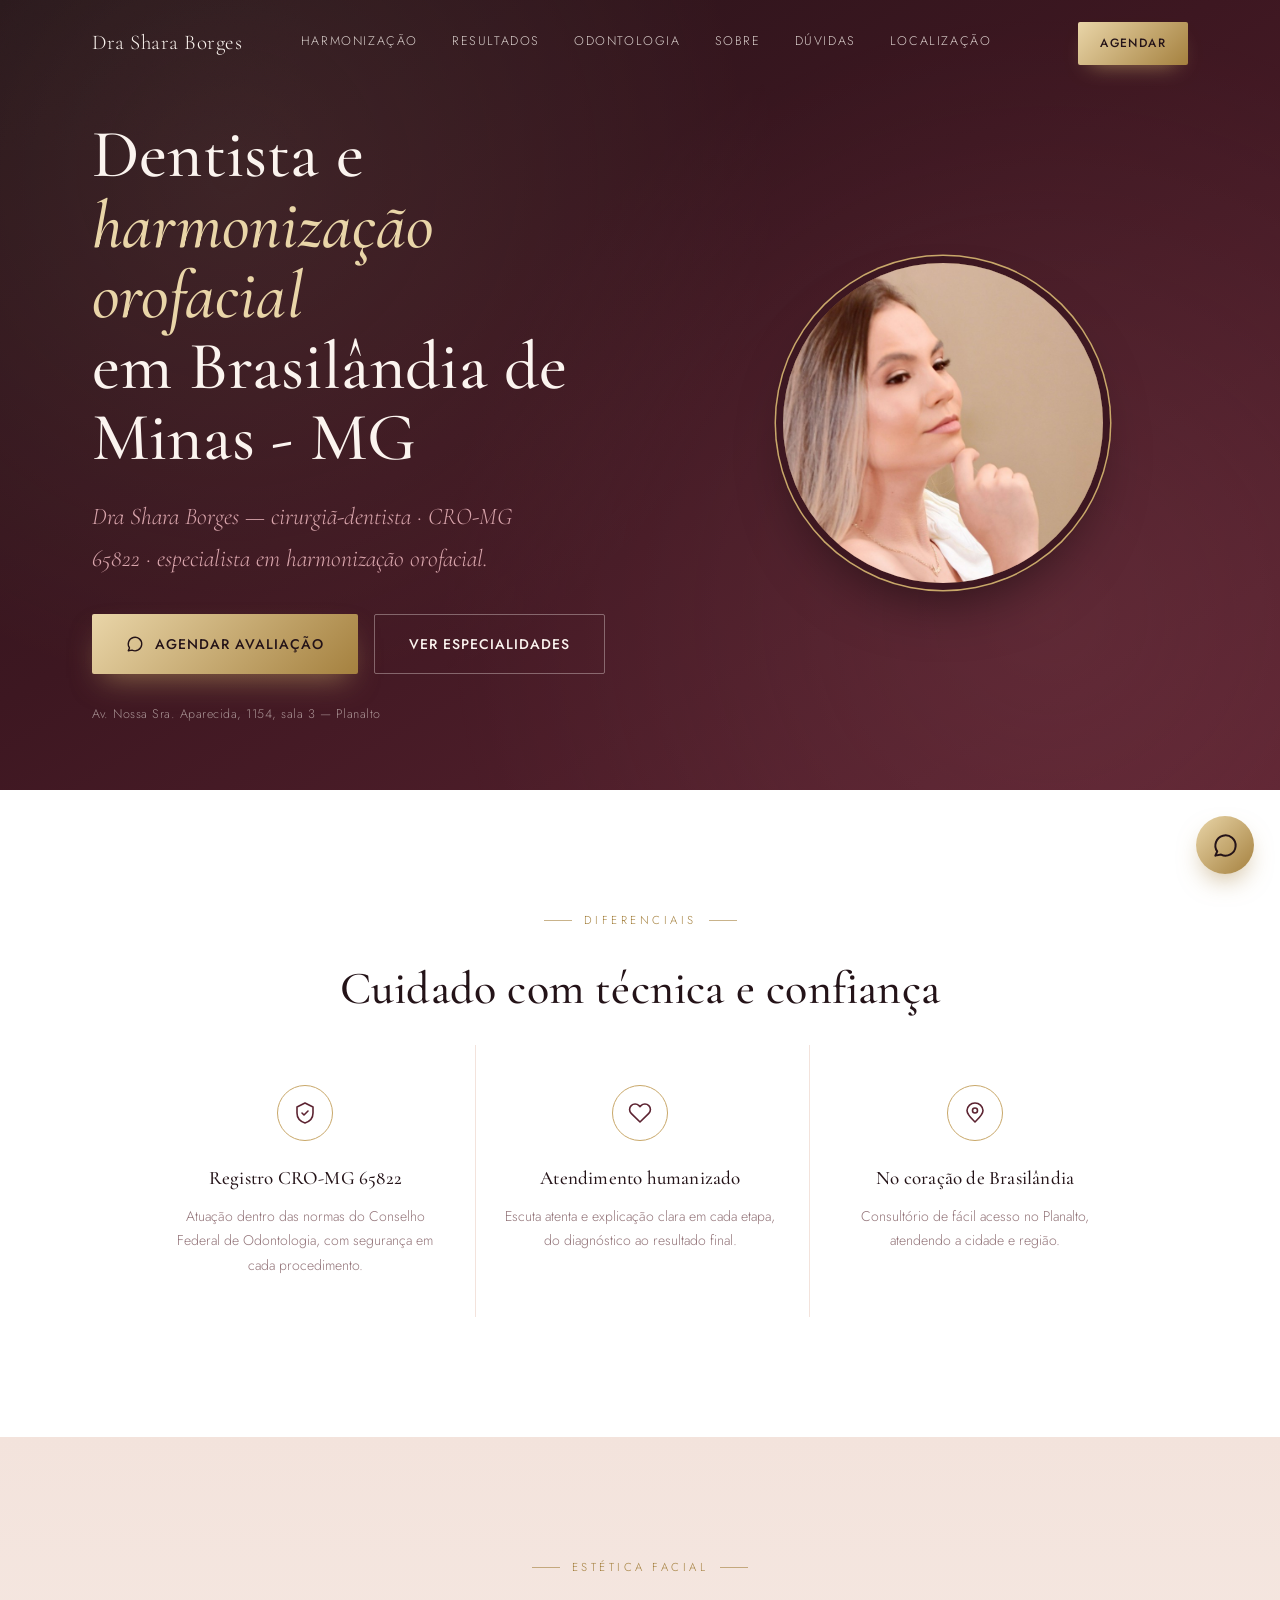
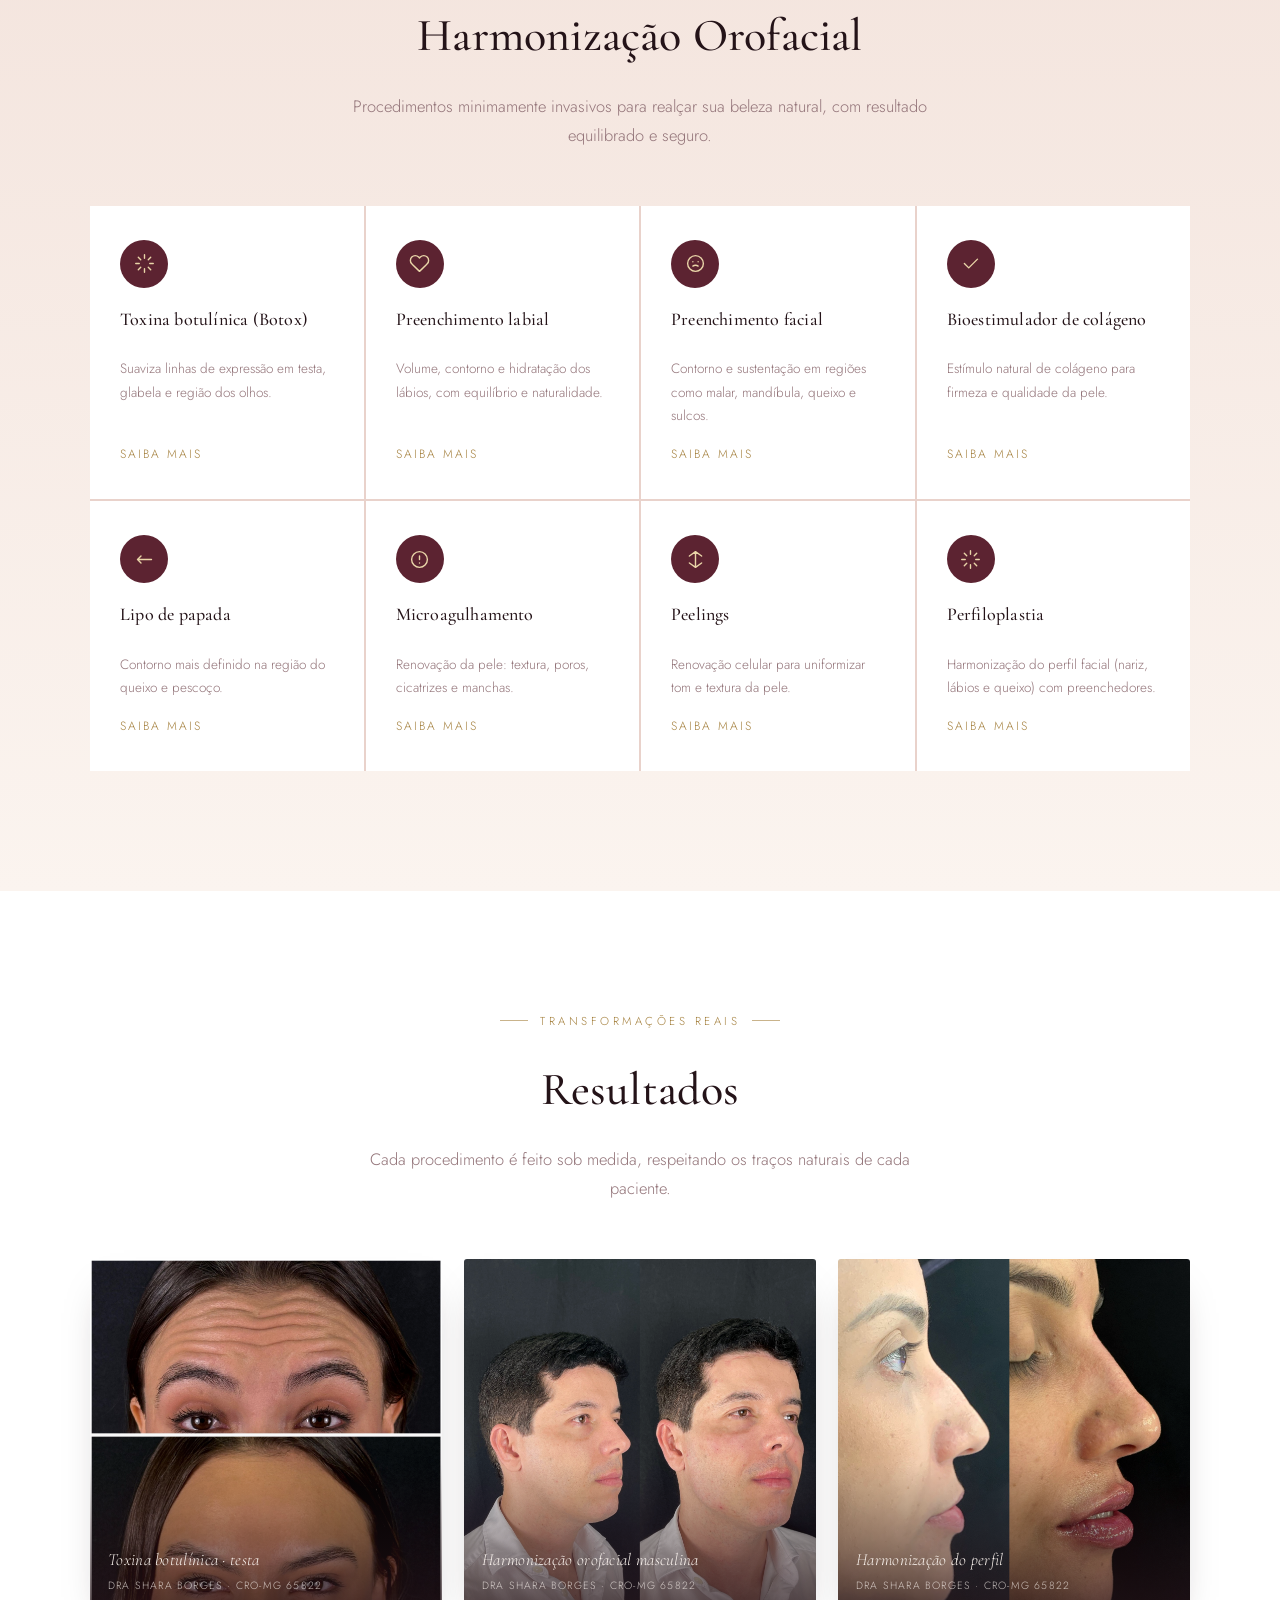
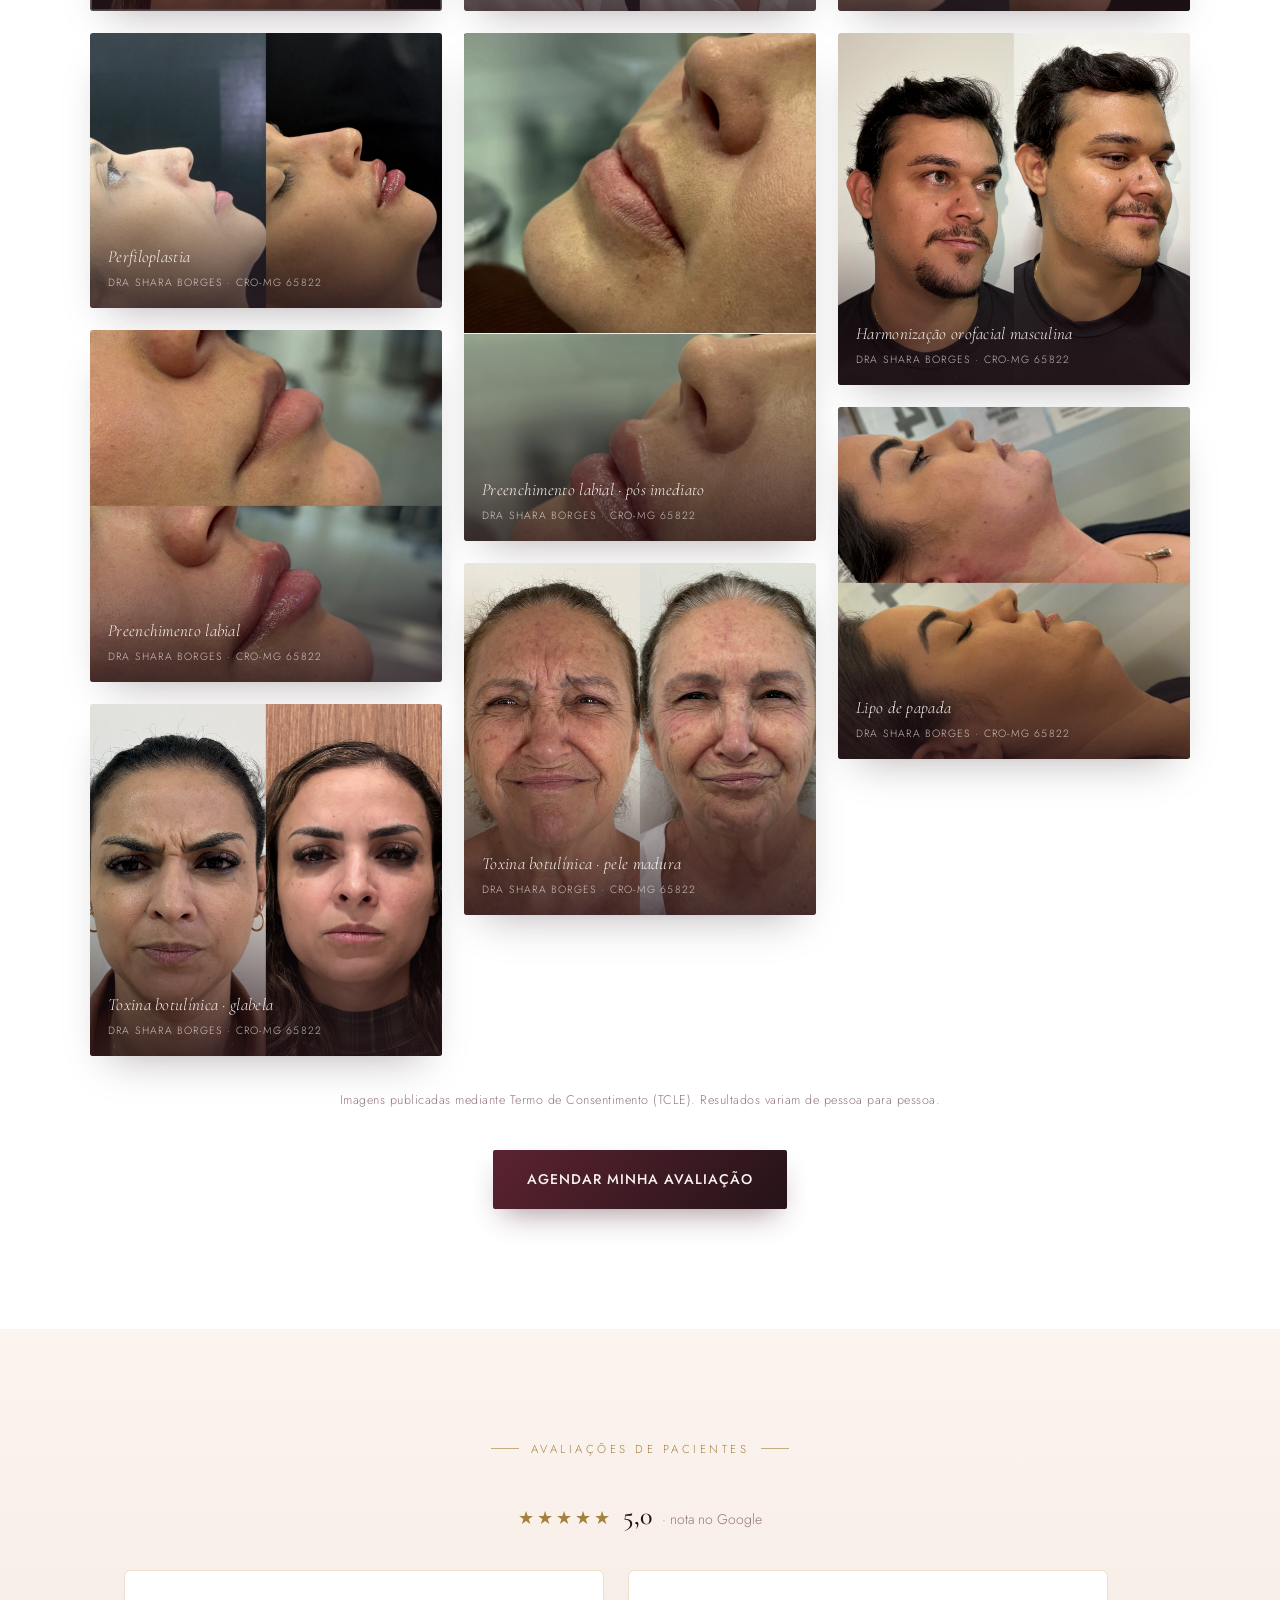
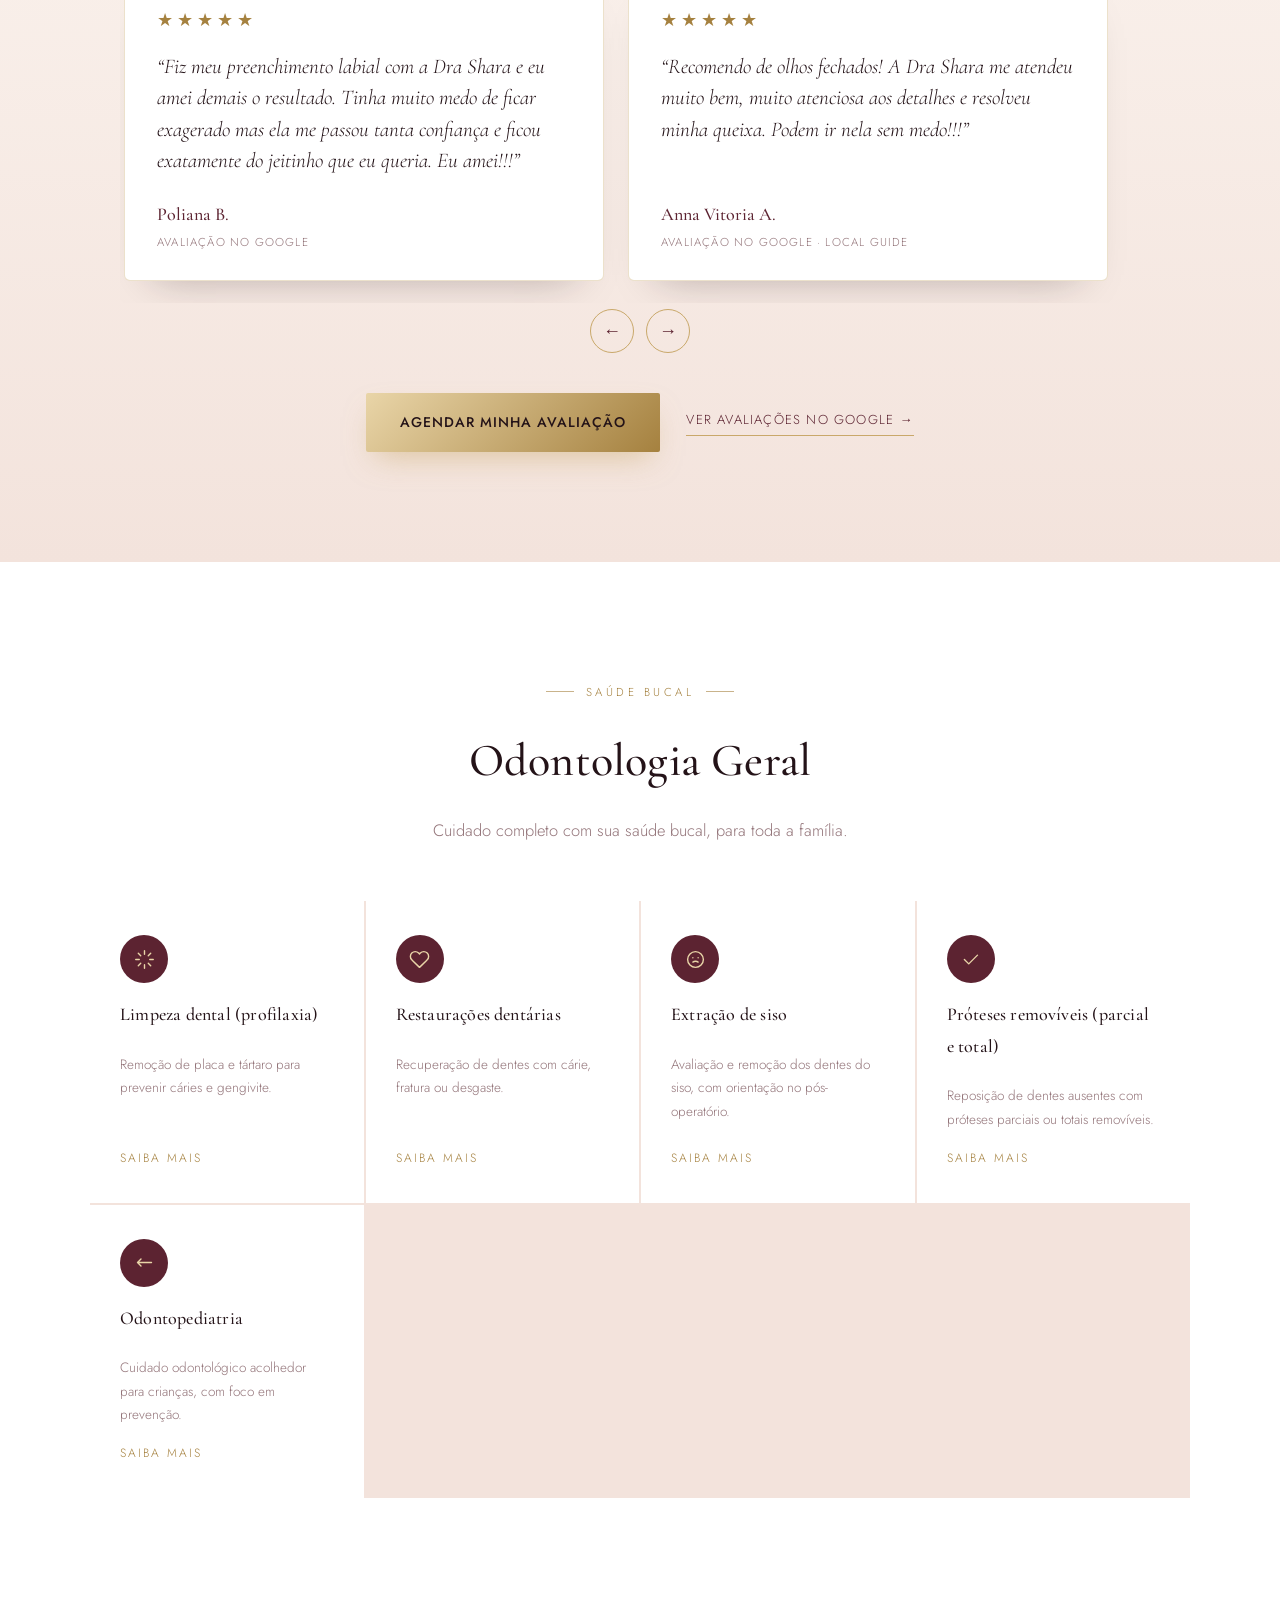
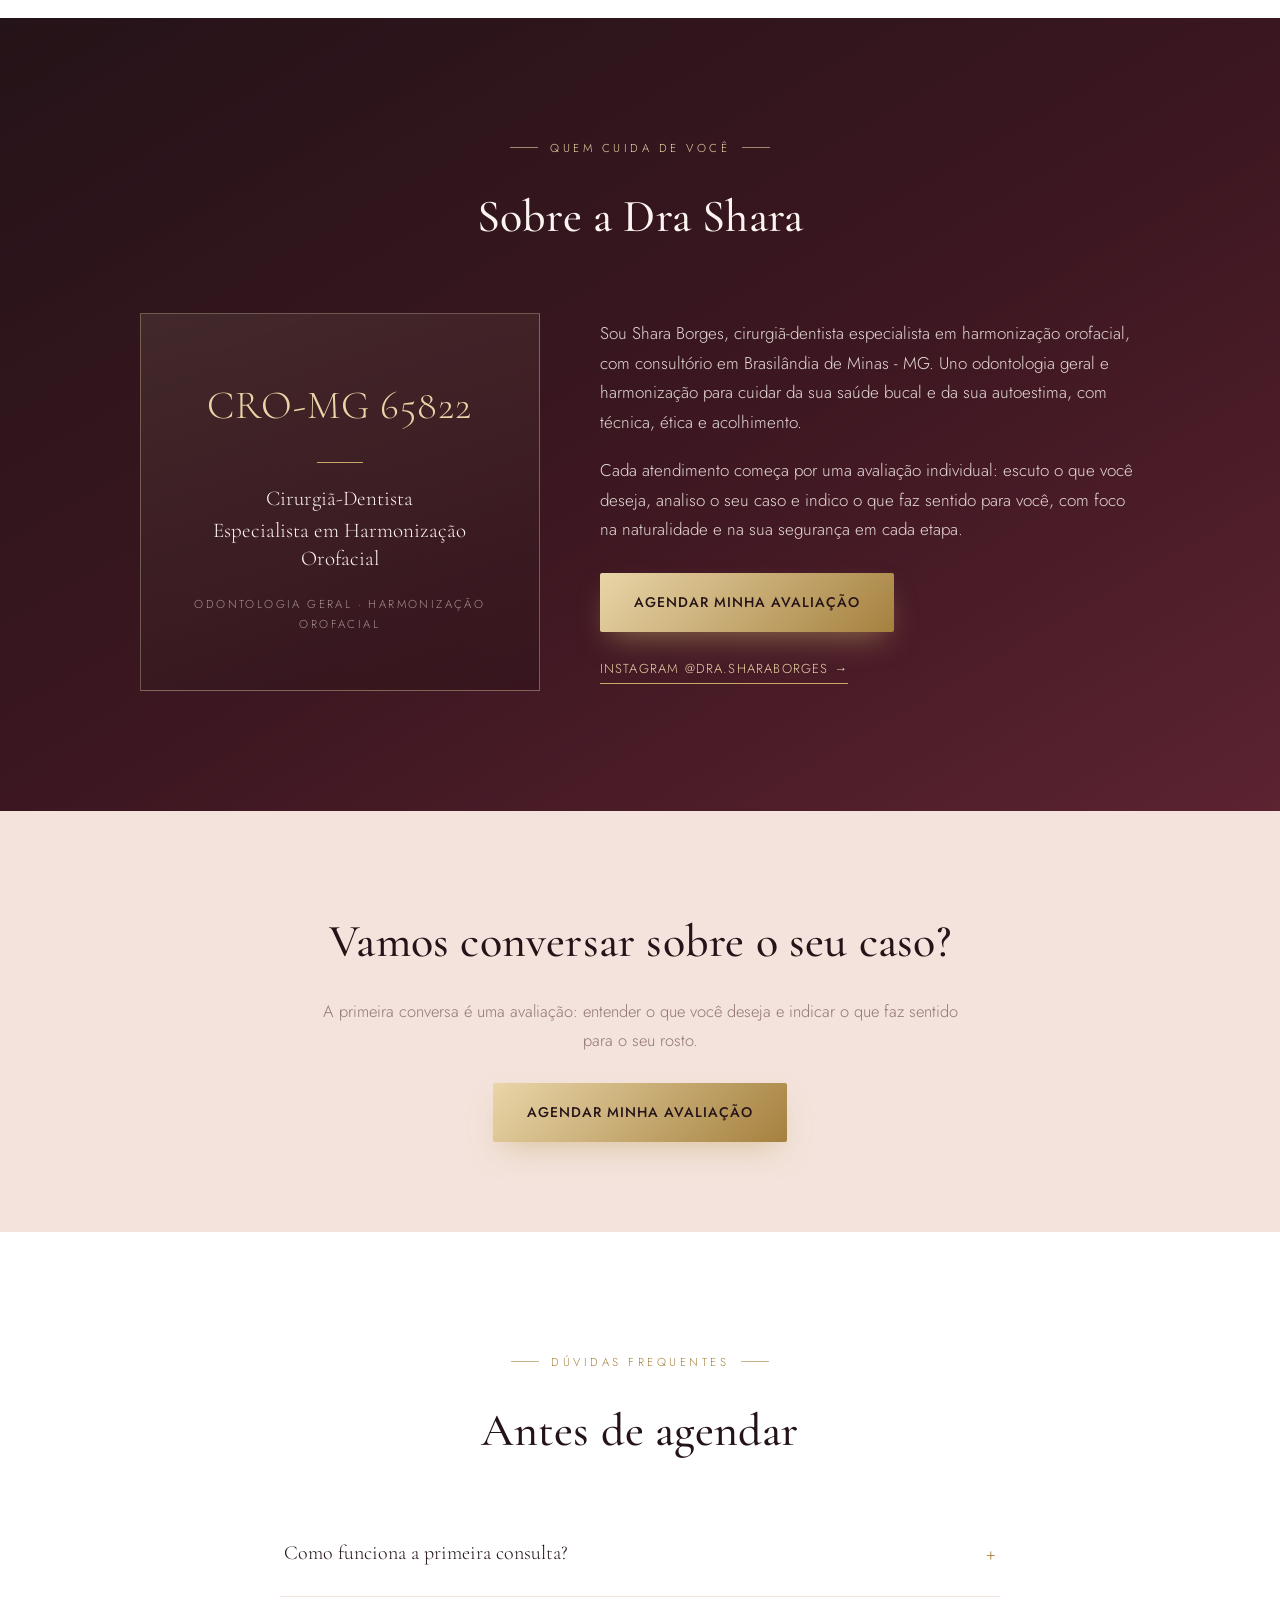
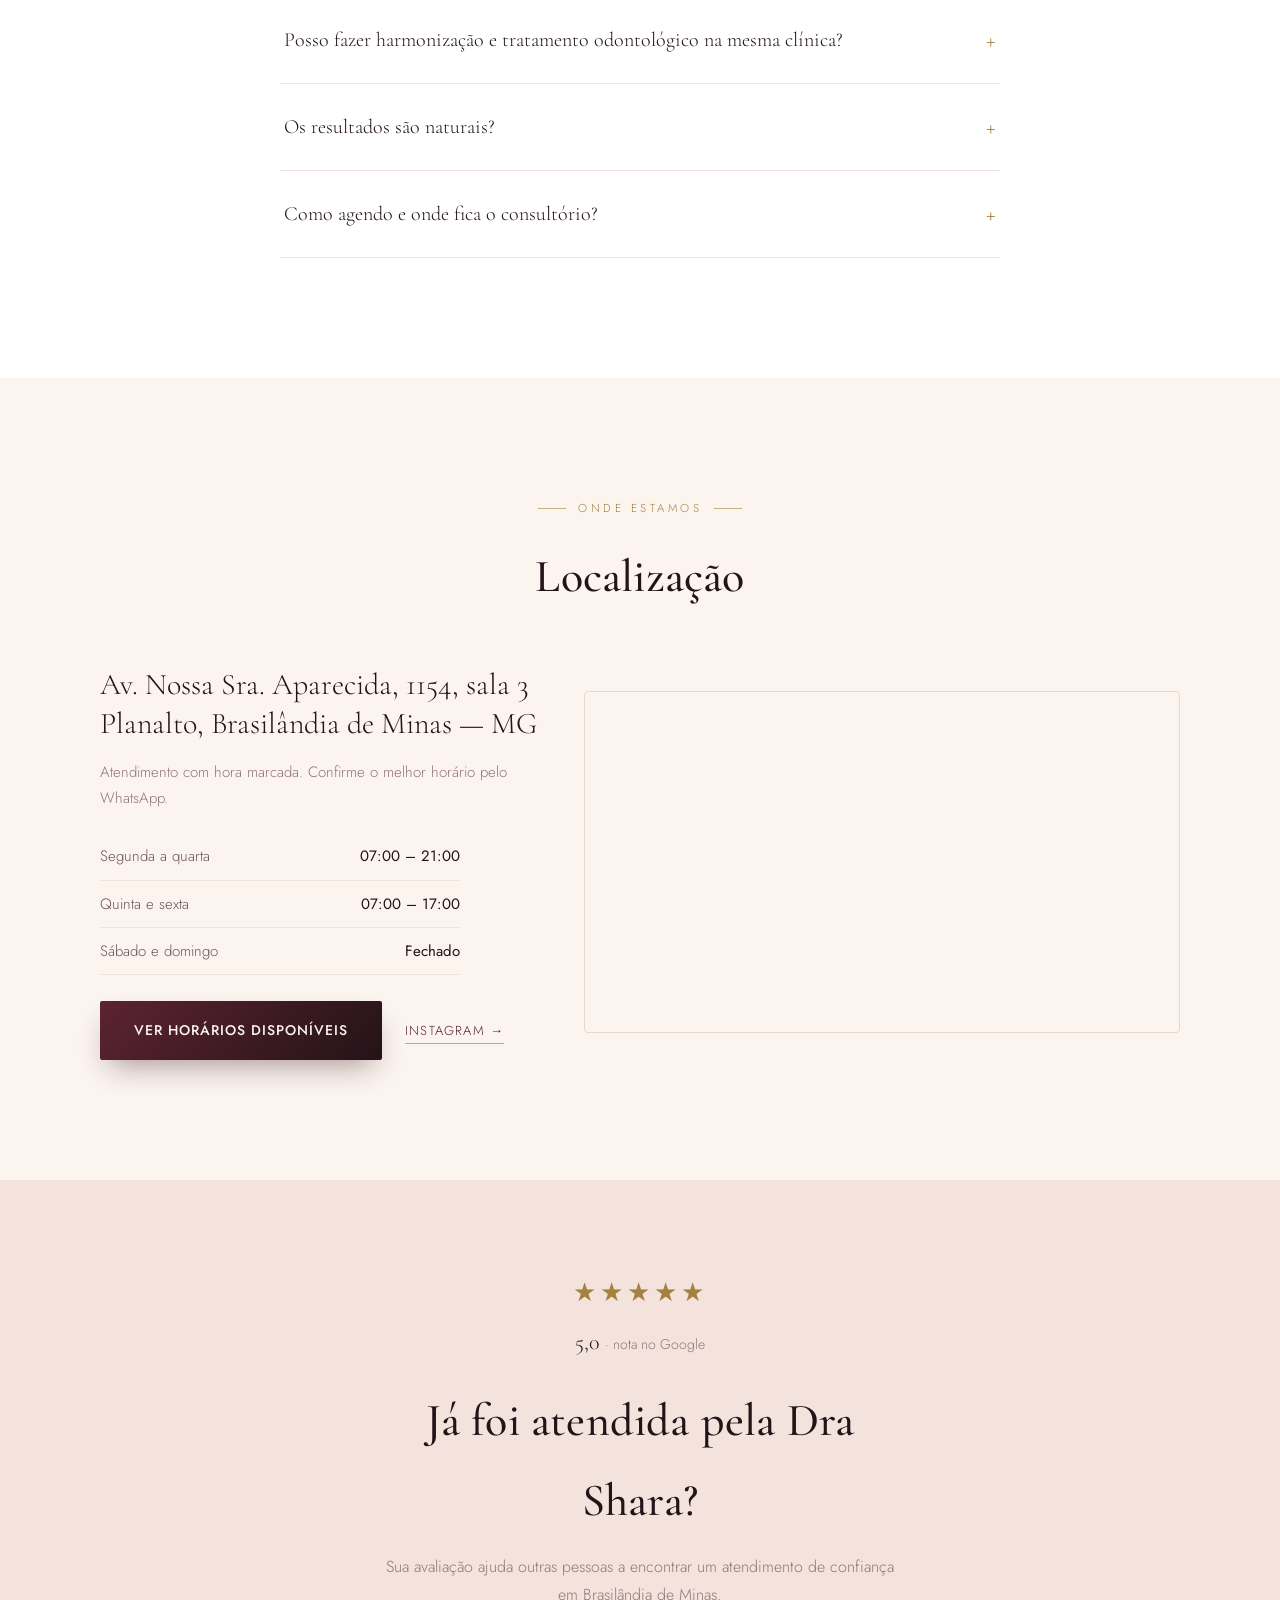
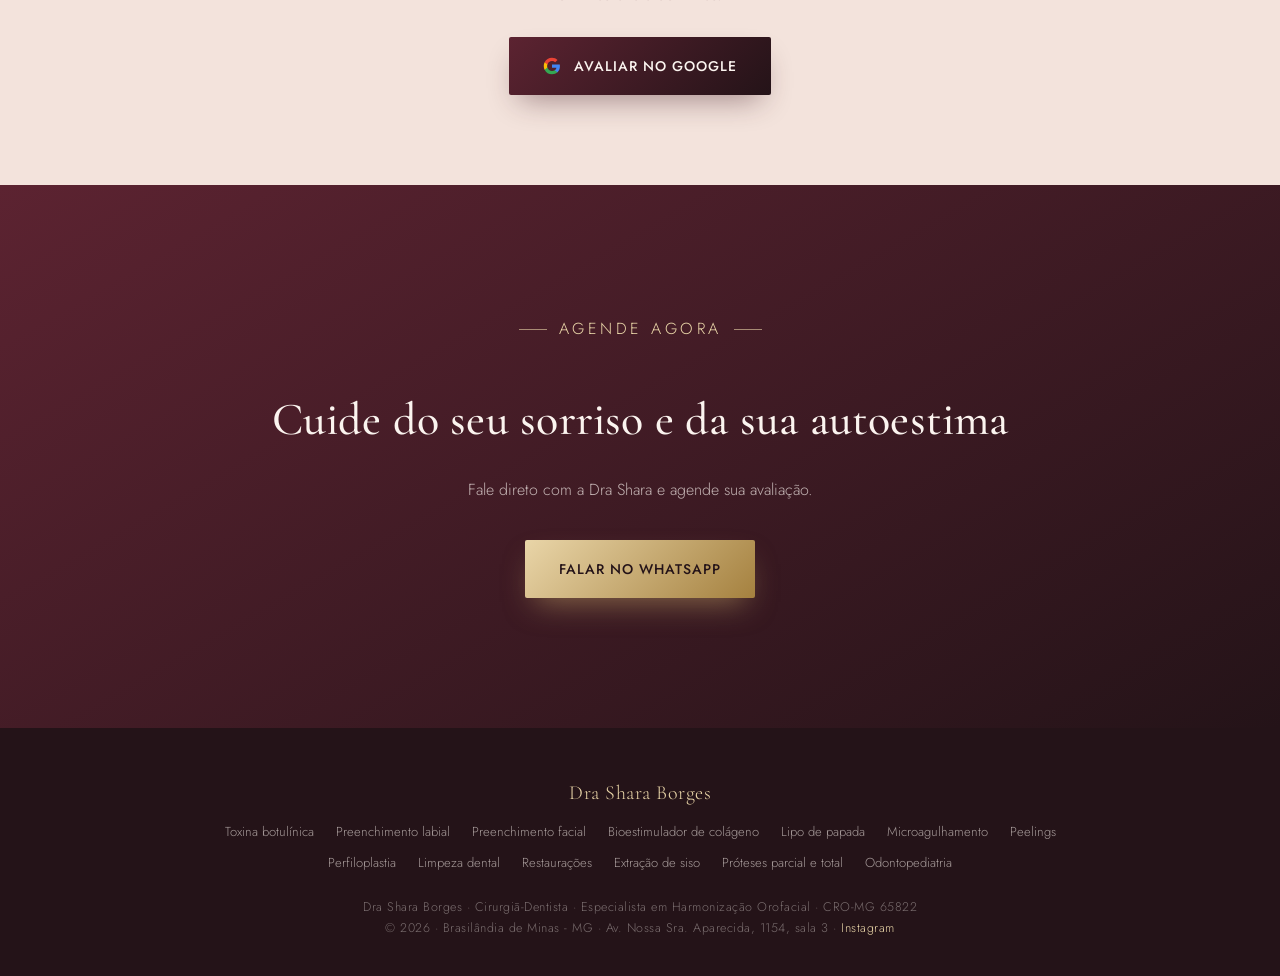
==== commit 1e7e5c52: "Ajusta nota das avaliações" ====
--- a/index.html
+++ b/index.html
@@ -173,7 +173,7 @@
 <section class="depoimento" id="depoimento">
   <p class="section-label reveal">Avaliações de pacientes</p>
   <div class="reviews reveal">
-    <div class="reviews-head"><span class="stars" aria-hidden="true">★★★★★</span><strong>5,0</strong><span>· 3 avaliações no Google</span></div>
+    <div class="reviews-head"><span class="stars" aria-hidden="true">★★★★★</span><strong>5,0</strong><span>· nota no Google</span></div>
     <div class="track" tabindex="0" role="region" aria-label="Avaliações de pacientes no Google">
       <figure class="rcard">
         <div class="stars" aria-label="5 estrelas">★★★★★</div>
@@ -287,7 +287,7 @@
 <section class="google-review">
   <div class="google-review-inner reveal">
     <div class="stars">★★★★★</div>
-    <p class="rating">5,0 <span>· 3 avaliações no Google</span></p>
+    <p class="rating">5,0 <span>· nota no Google</span></p>
     <h2>Já foi atendida pela Dra Shara?</h2>
     <p>Sua avaliação ajuda outras pessoas a encontrar um atendimento de confiança em Brasilândia de Minas.</p>
     <a class="btn btn-dark" href="https://www.google.com/maps/place/Dra+Shara+Borges/@-17.0038093,-46.0063316,17z/data=!4m8!3m7!1s0x94aa3d5040775091:0x4970a1a345c40a04!8m2!3d-17.0038093!4d-46.0063316!9m1!1b1!16s%2Fg%2F11zkwffyct" target="_blank" rel="noopener">
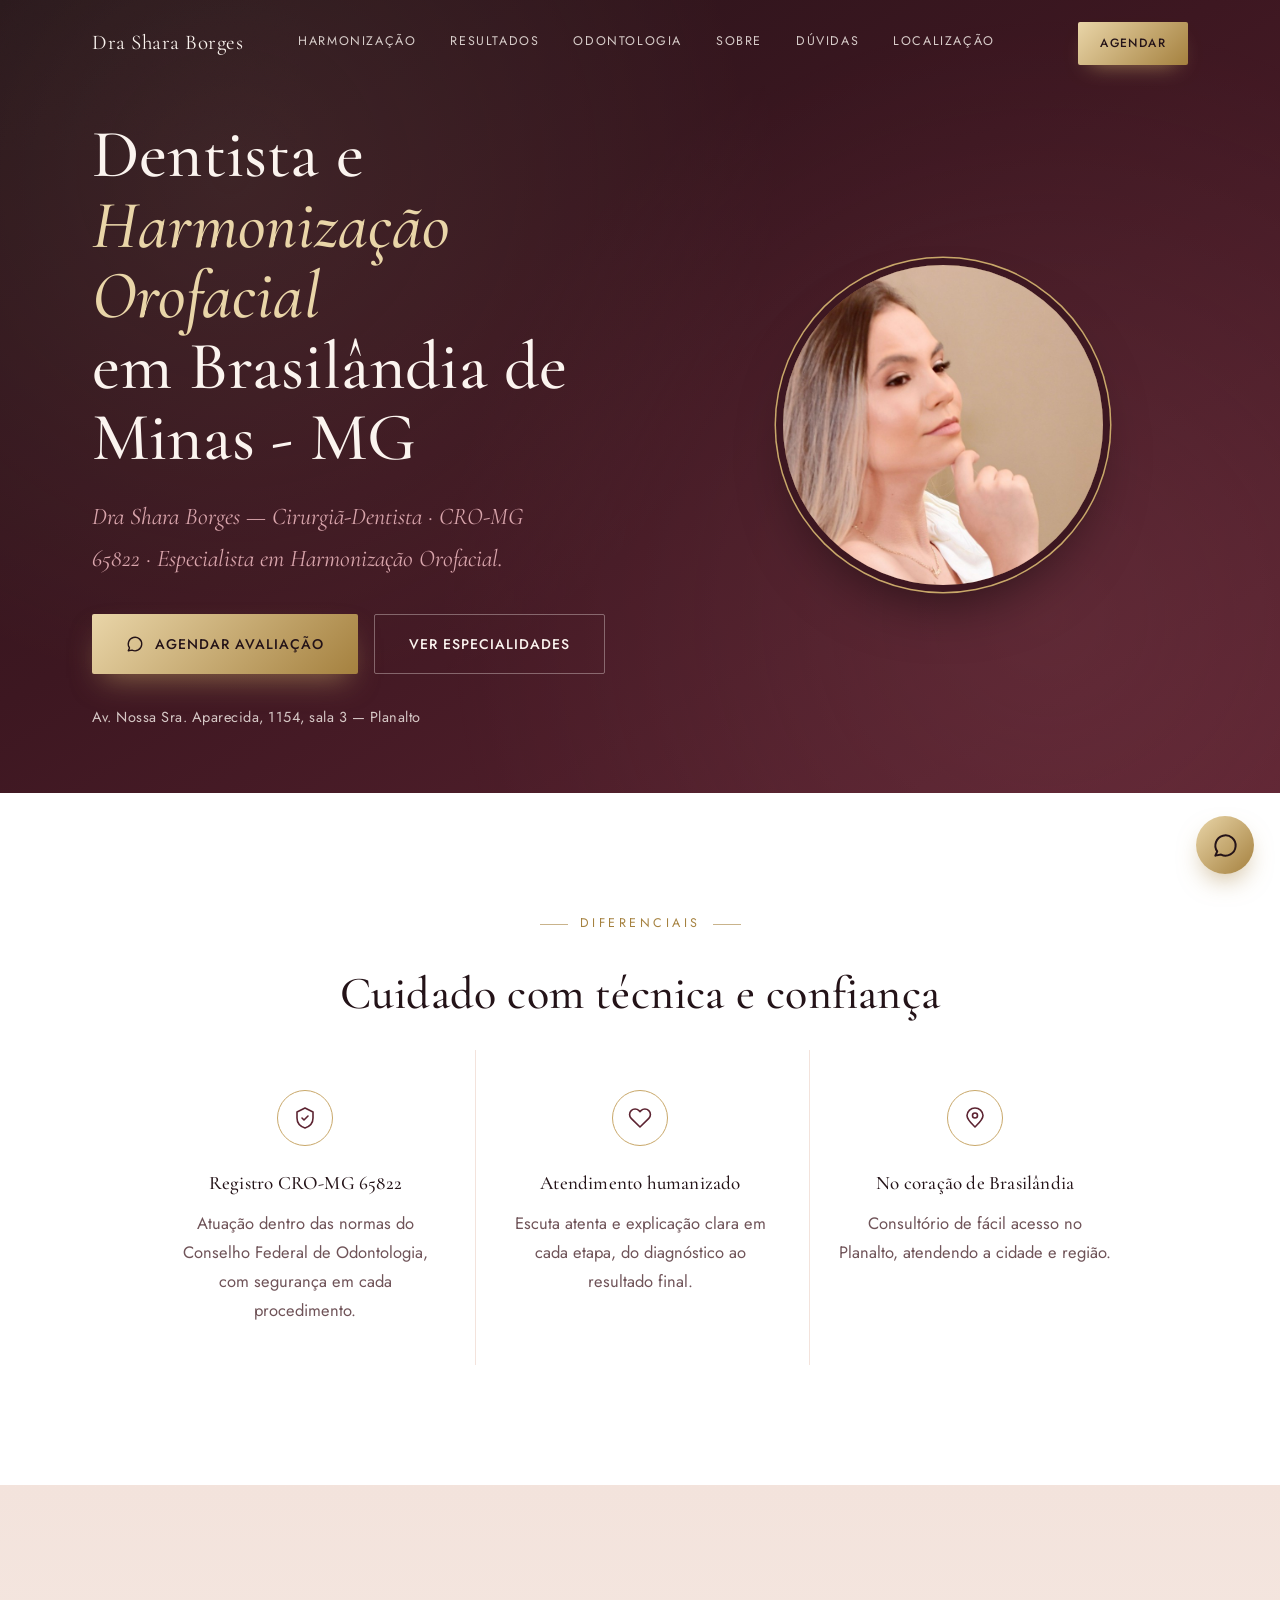
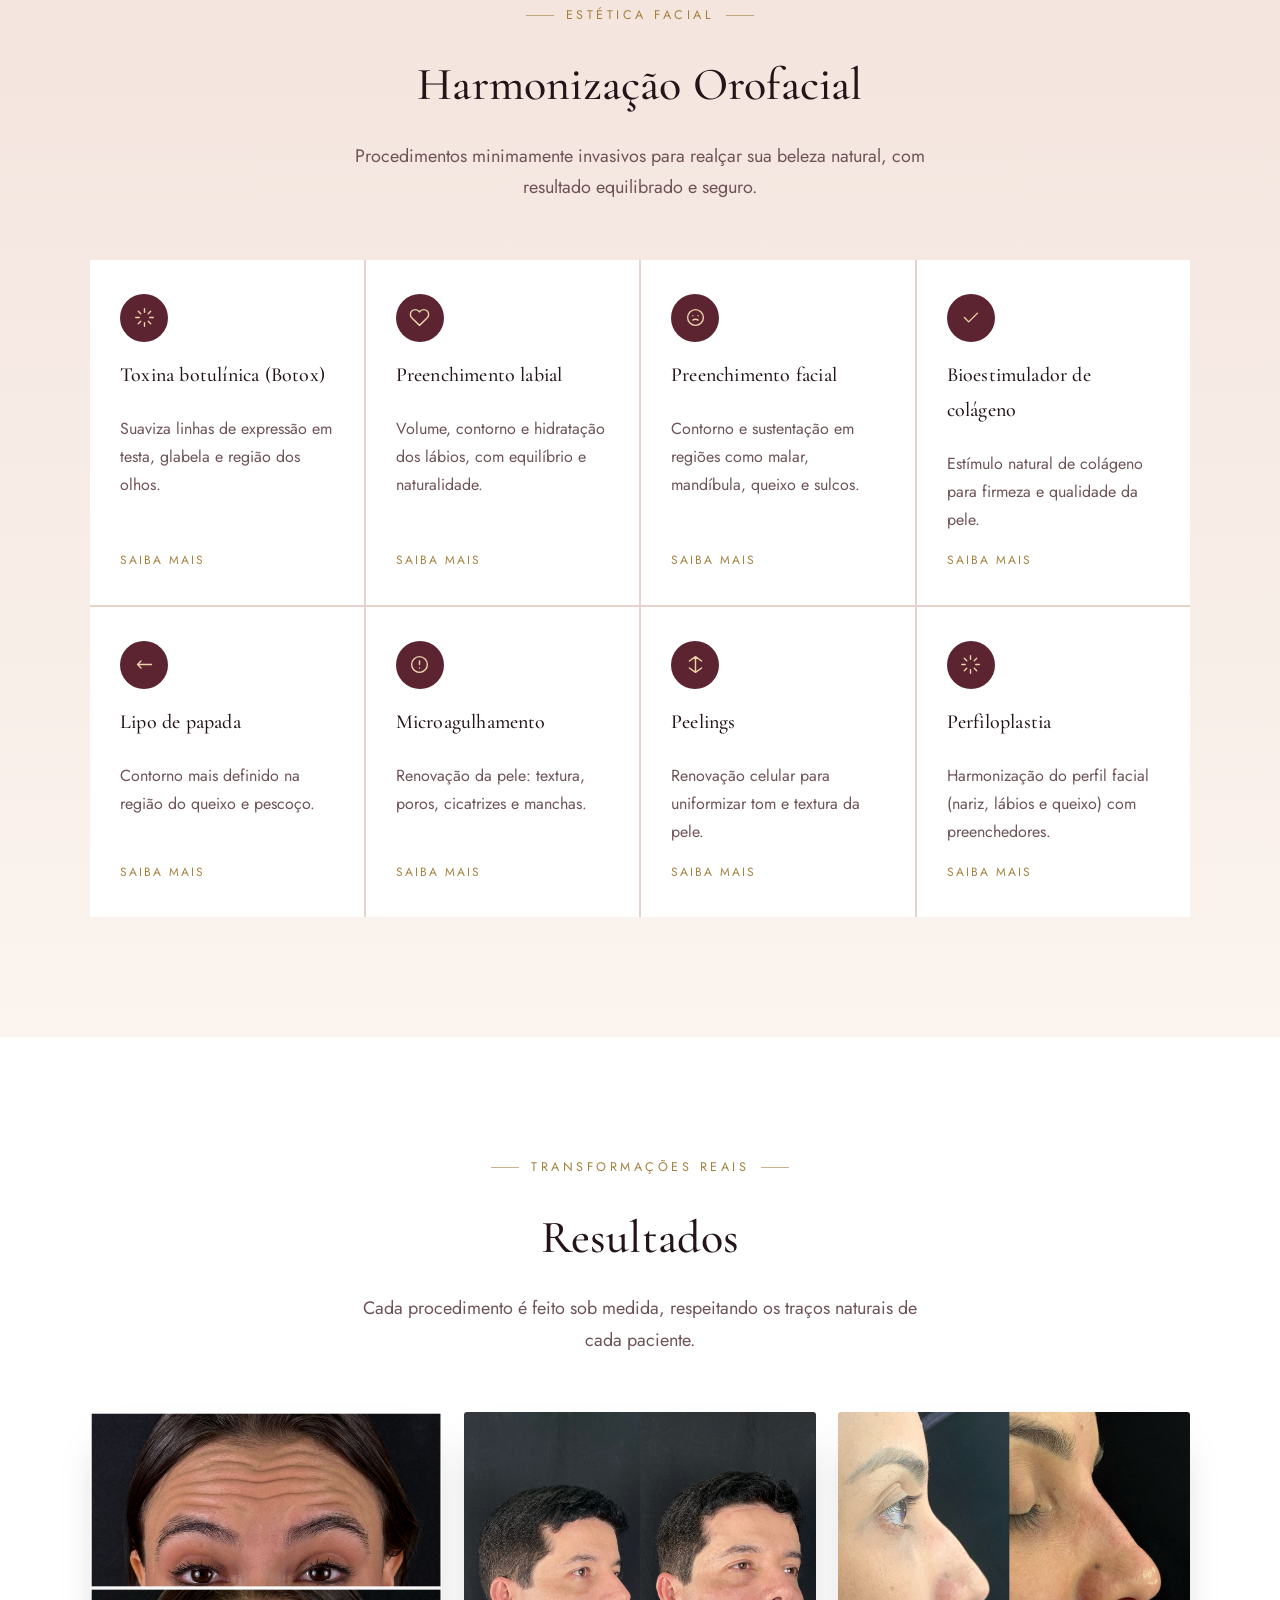
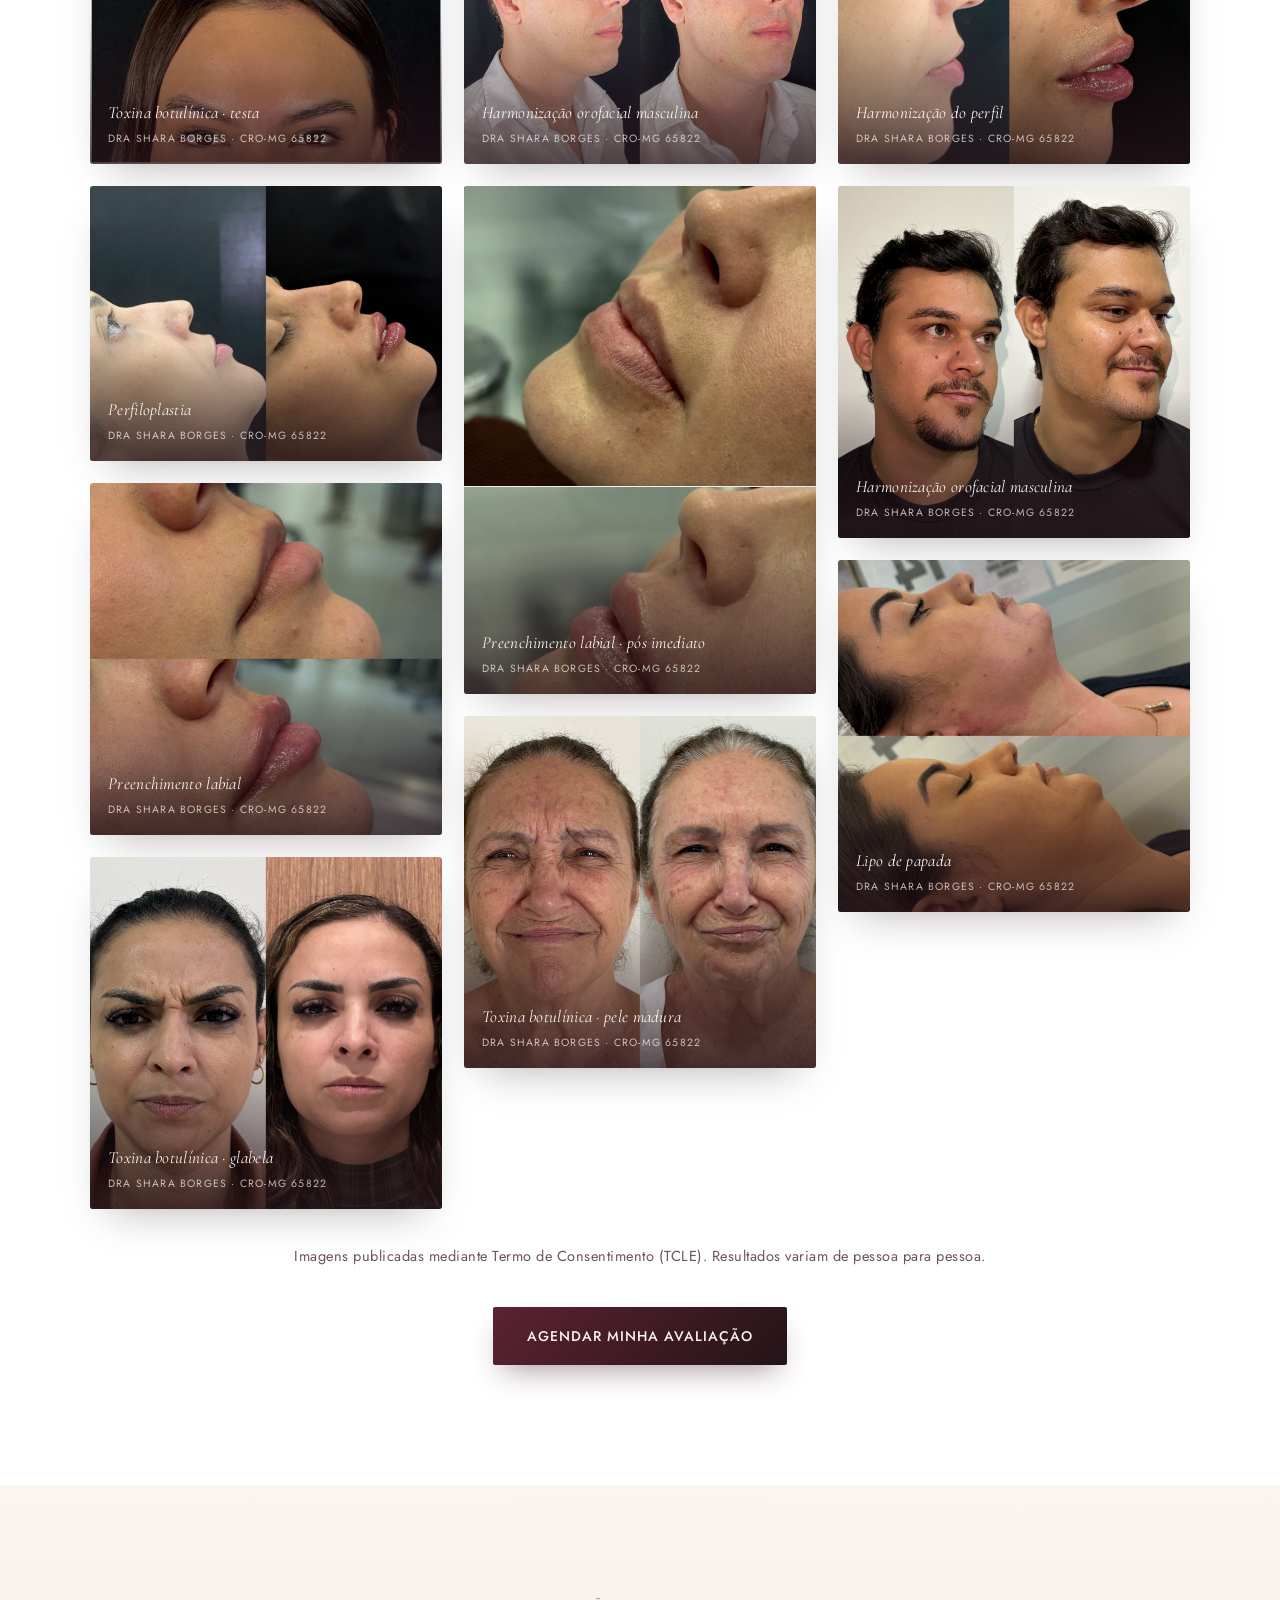
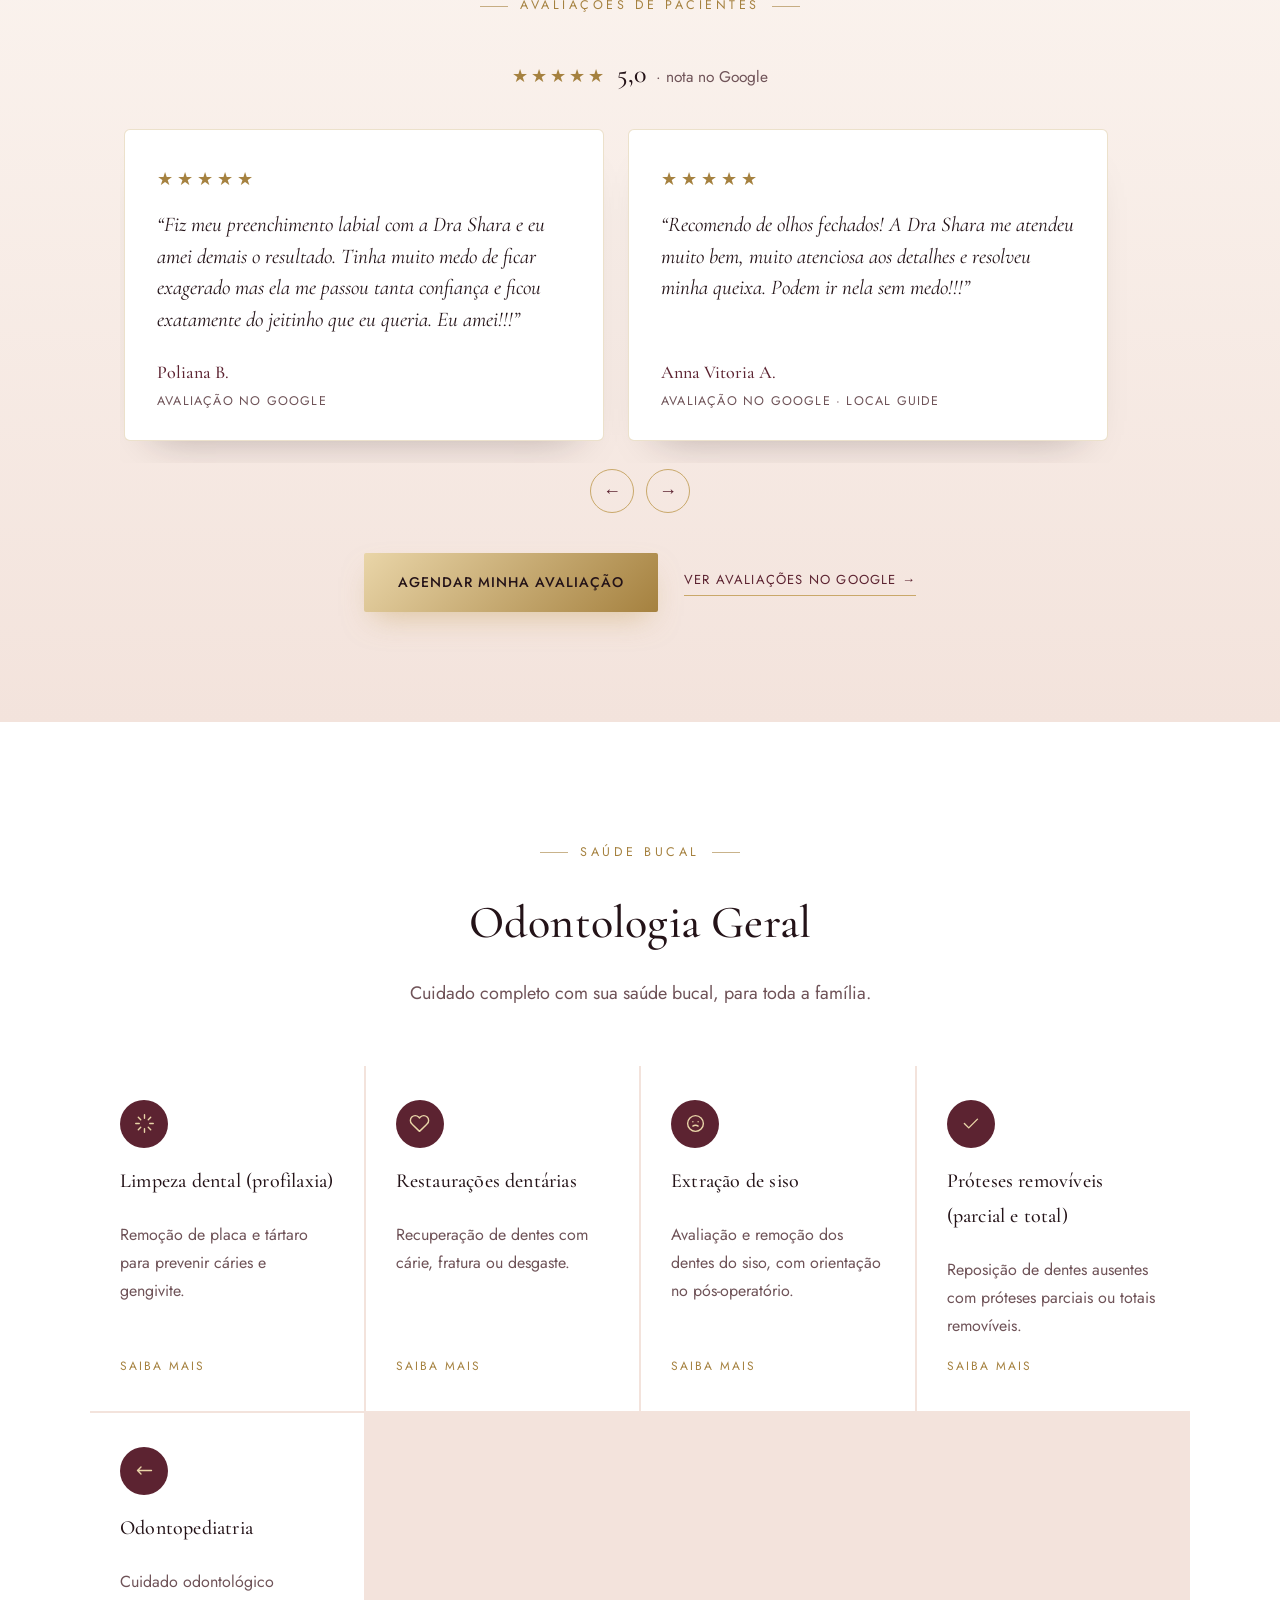
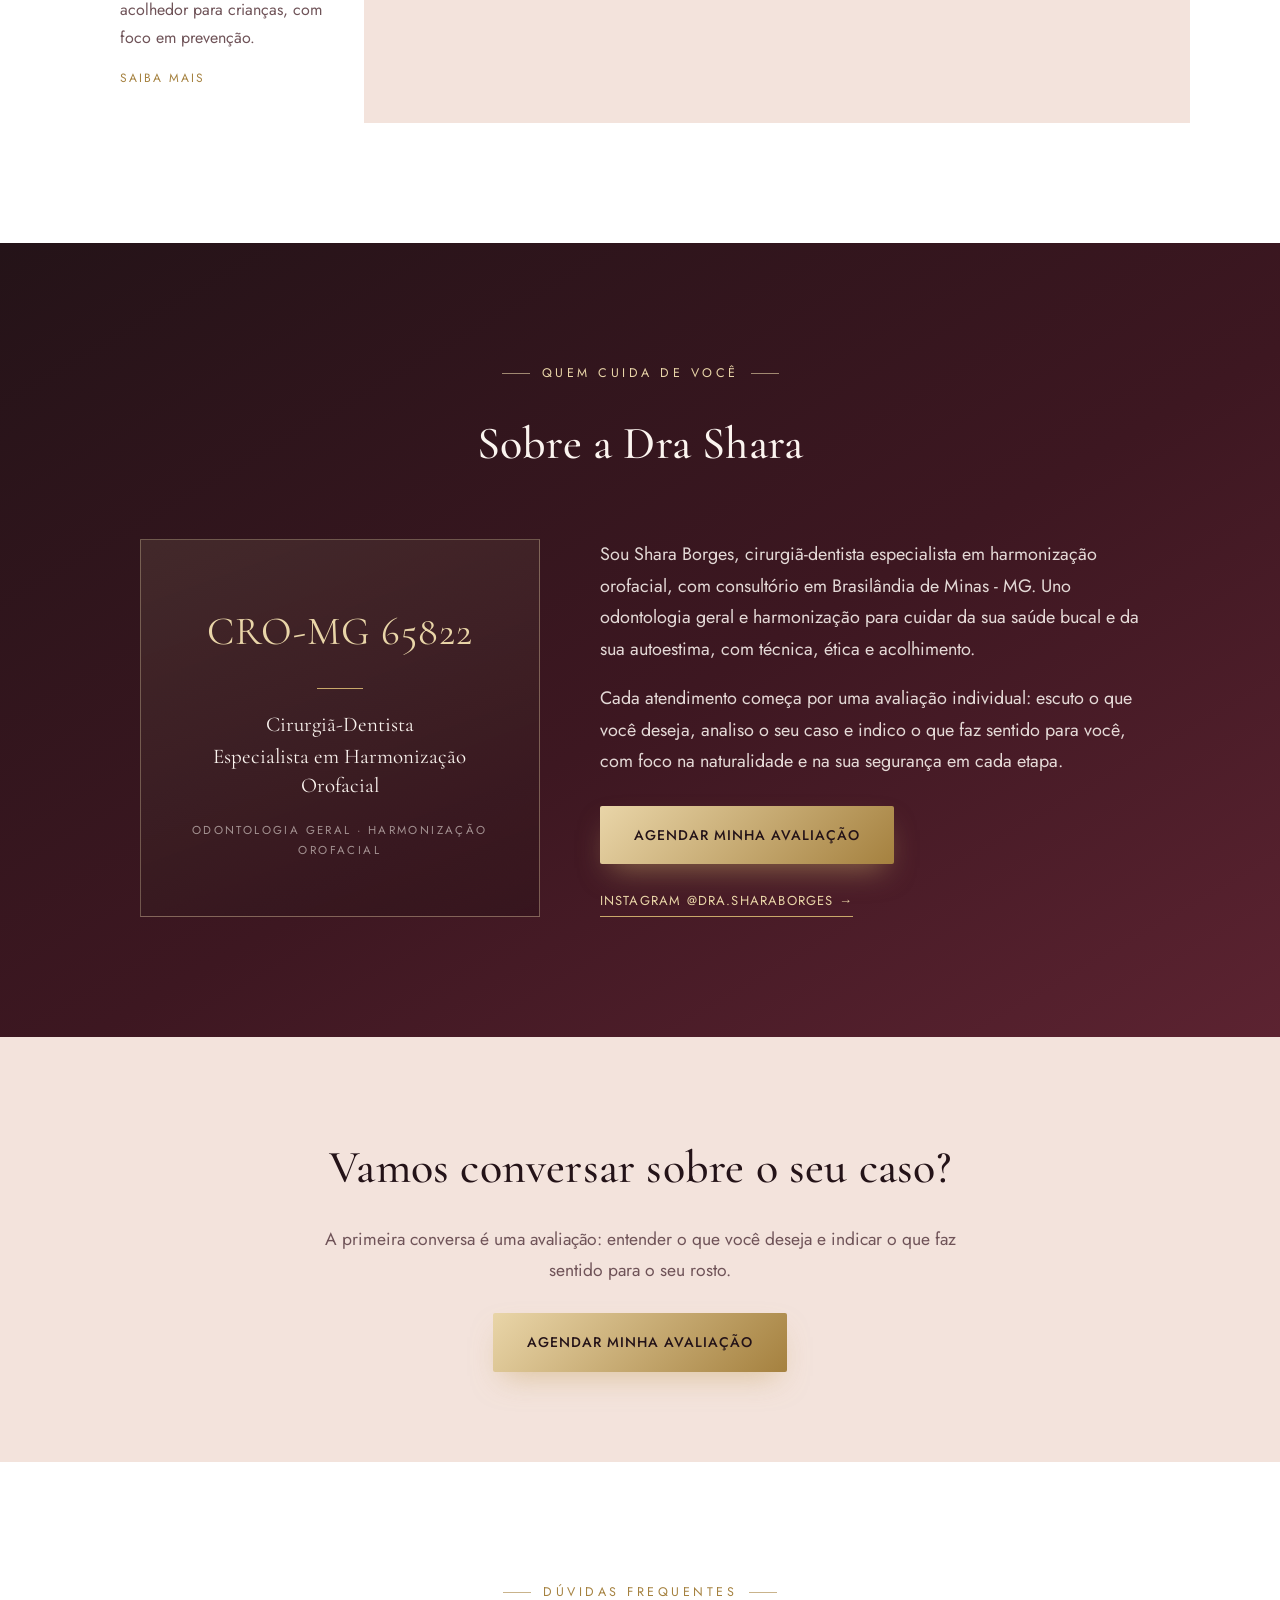
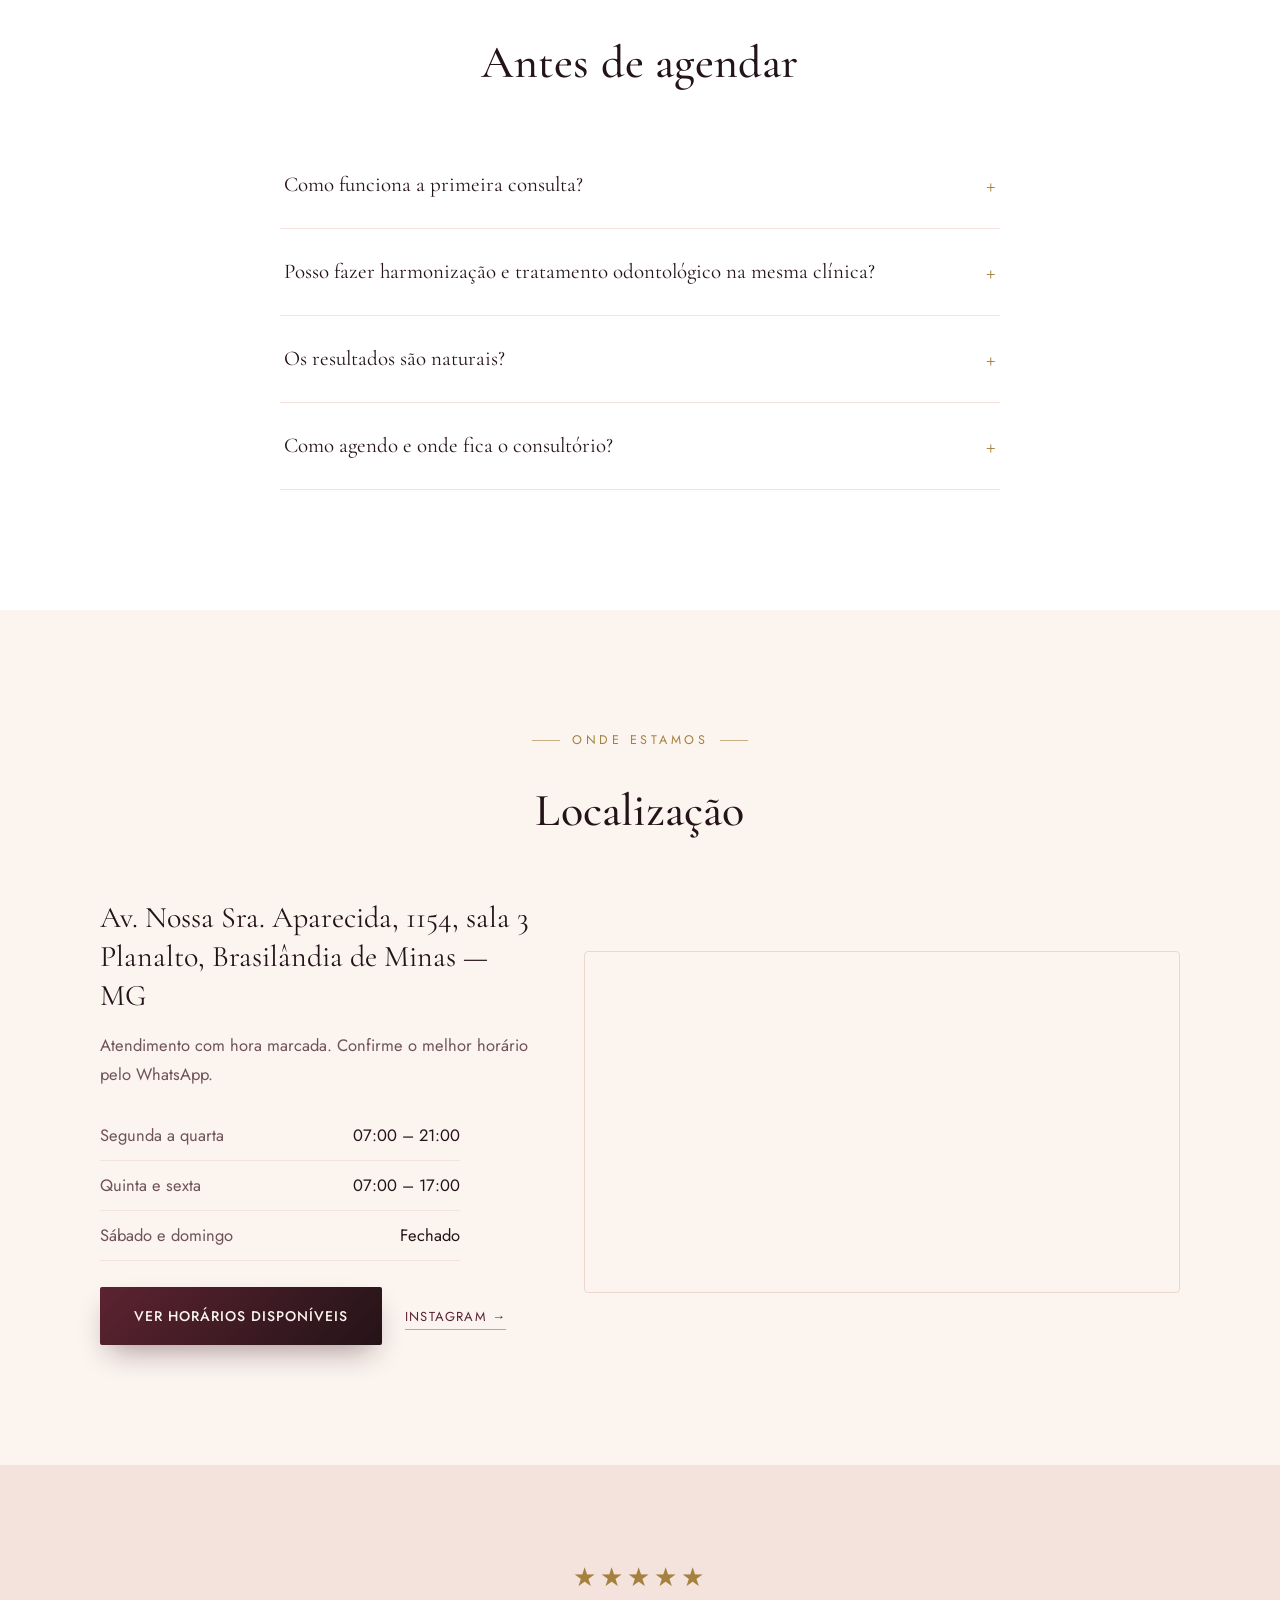
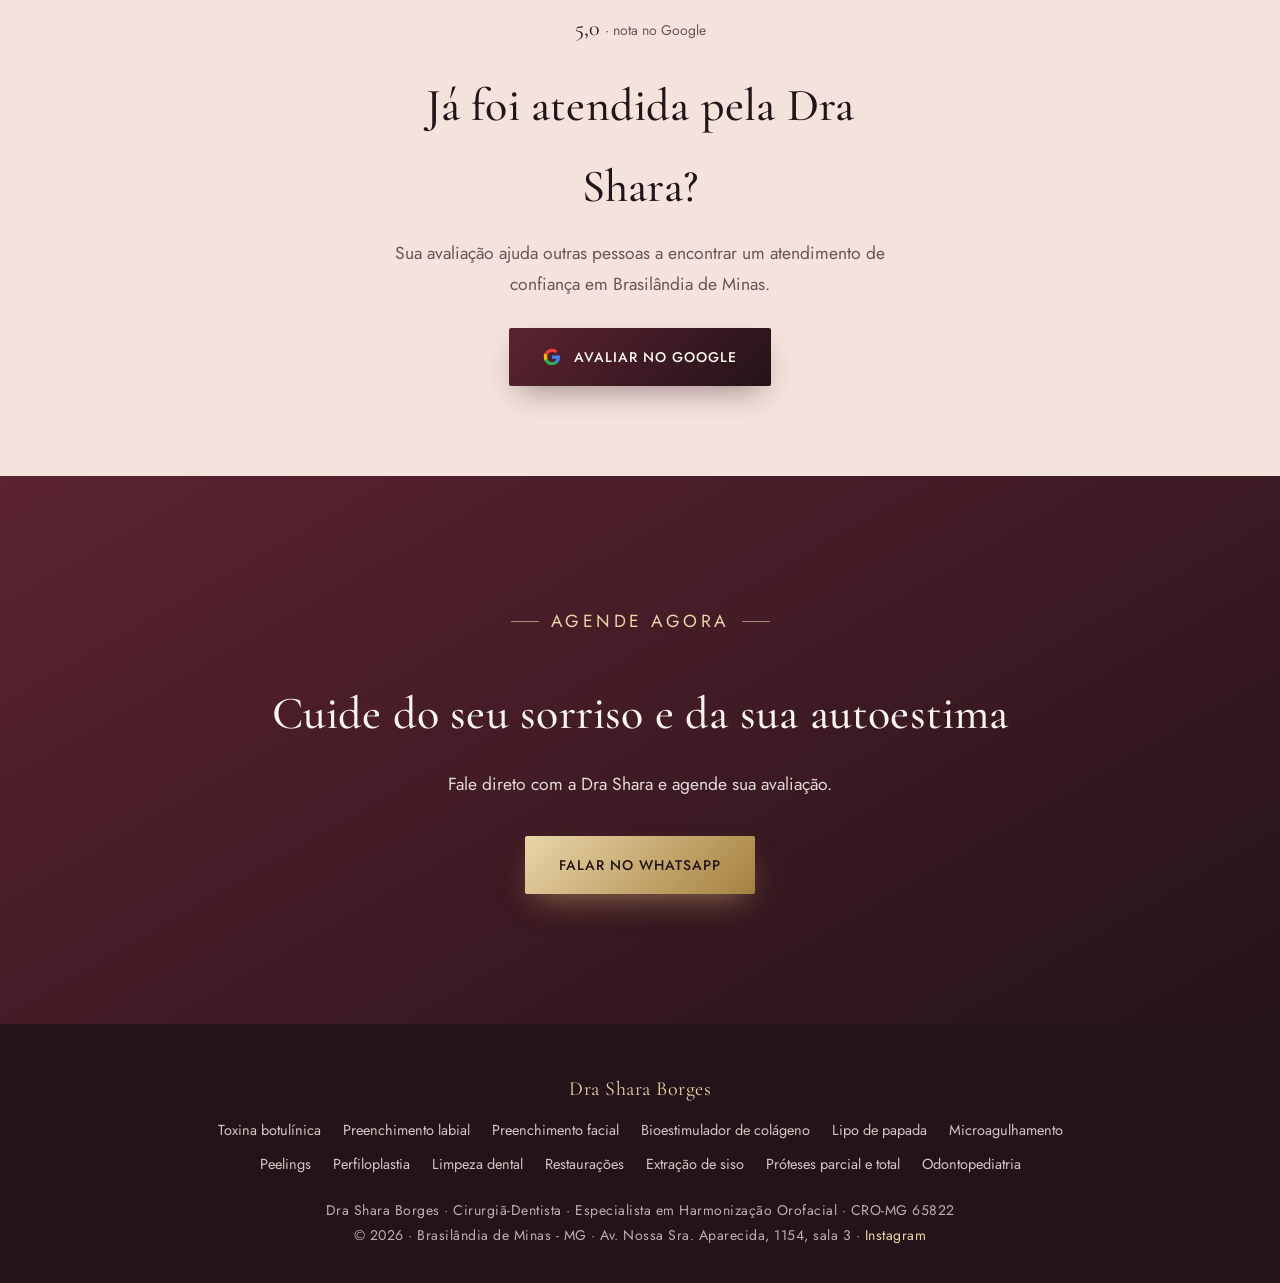
==== commit 287f4423: "Maiúsculas no topo e textos mais legíveis no celular" ====
--- a/index.html
+++ b/index.html
@@ -9,10 +9,13 @@
 <link rel="canonical" href="https://annepriscilla.github.io/anne-dra-shara-borges/">
 <meta property="og:type" content="website">
 <meta property="og:locale" content="pt_BR">
-<meta property="og:title" content="Dentista e Harmonização Orofacial em Brasilândia de Minas - MG | Dra Shara Borges">
-<meta property="og:description" content="Dra Shara Borges, cirurgiã-dentista em Brasilândia de Minas - MG: harmonização orofacial, toxina botulínica, preenchimento labial, limpeza, restaurações e mais. Agende pelo WhatsApp.">
+<meta property="og:title" content="Dra Shara Borges · Dentista e Harmonização Orofacial">
+<meta property="og:description" content="Cirurgiã-dentista em Brasilândia de Minas - MG. Agende sua avaliação pelo WhatsApp.">
 <meta property="og:url" content="https://annepriscilla.github.io/anne-dra-shara-borges/">
-<meta property="og:image" content="https://annepriscilla.github.io/anne-dra-shara-borges/assets/dra-shara.jpg">
+<meta property="og:image" content="https://annepriscilla.github.io/anne-dra-shara-borges/assets/capa-compartilhamento.jpg">
+<meta property="og:image:width" content="1200">
+<meta property="og:image:height" content="630">
+<meta name="twitter:card" content="summary_large_image">
 <script type="application/ld+json">{"@context": "https://schema.org", "@type": "Dentist", "@id": "https://annepriscilla.github.io/anne-dra-shara-borges/#dentista", "name": "Dra Shara Borges — Cirurgiã-Dentista", "url": "https://annepriscilla.github.io/anne-dra-shara-borges/", "telephone": "+55-38-99805-9065", "description": "Cirurgiã-dentista em Brasilândia de Minas - MG: odontologia geral e harmonização orofacial.", "medicalSpecialty": "Dentistry", "image": "https://annepriscilla.github.io/anne-dra-shara-borges/assets/dra-shara.jpg", "sameAs": ["https://www.instagram.com/dra.sharaborges/", "https://www.google.com/maps?cid=5291907284782549508"], "hasMap": "https://www.google.com/maps?cid=5291907284782549508", "geo": {"@type": "GeoCoordinates", "latitude": -17.0038093, "longitude": -46.0063316}, "openingHoursSpecification": [{"@type": "OpeningHoursSpecification", "dayOfWeek": ["Monday", "Tuesday", "Wednesday"], "opens": "07:00", "closes": "21:00"}, {"@type": "OpeningHoursSpecification", "dayOfWeek": ["Thursday", "Friday"], "opens": "07:00", "closes": "17:00"}], "address": {"@type": "PostalAddress", "streetAddress": "Av. Nossa Sra. Aparecida, 1154, sala 3", "addressLocality": "Brasilândia de Minas", "addressRegion": "MG", "addressCountry": "BR"}, "areaServed": {"@type": "City", "name": "Brasilândia de Minas"}, "hasOfferCatalog": {"@type": "OfferCatalog", "name": "Serviços", "itemListElement": [{"@type": "Offer", "itemOffered": {"@type": "Service", "name": "Toxina botulínica (Botox)", "url": "https://annepriscilla.github.io/anne-dra-shara-borges/toxina-botulinica-brasilandia-de-minas/"}}, {"@type": "Offer", "itemOffered": {"@type": "Service", "name": "Preenchimento labial", "url": "https://annepriscilla.github.io/anne-dra-shara-borges/preenchimento-labial-brasilandia-de-minas/"}}, {"@type": "Offer", "itemOffered": {"@type": "Service", "name": "Preenchimento facial", "url": "https://annepriscilla.github.io/anne-dra-shara-borges/preenchimento-facial-brasilandia-de-minas/"}}, {"@type": "Offer", "itemOffered": {"@type": "Service", "name": "Bioestimulador de colágeno", "url": "https://annepriscilla.github.io/anne-dra-shara-borges/bioestimulador-de-colageno-brasilandia-de-minas/"}}, {"@type": "Offer", "itemOffered": {"@type": "Service", "name": "Lipo de papada", "url": "https://annepriscilla.github.io/anne-dra-shara-borges/lipo-de-papada-brasilandia-de-minas/"}}, {"@type": "Offer", "itemOffered": {"@type": "Service", "name": "Microagulhamento", "url": "https://annepriscilla.github.io/anne-dra-shara-borges/microagulhamento-brasilandia-de-minas/"}}, {"@type": "Offer", "itemOffered": {"@type": "Service", "name": "Peelings", "url": "https://annepriscilla.github.io/anne-dra-shara-borges/peelings-brasilandia-de-minas/"}}, {"@type": "Offer", "itemOffered": {"@type": "Service", "name": "Perfiloplastia", "url": "https://annepriscilla.github.io/anne-dra-shara-borges/perfiloplastia-brasilandia-de-minas/"}}, {"@type": "Offer", "itemOffered": {"@type": "Service", "name": "Limpeza dental (profilaxia)", "url": "https://annepriscilla.github.io/anne-dra-shara-borges/limpeza-dental-brasilandia-de-minas/"}}, {"@type": "Offer", "itemOffered": {"@type": "Service", "name": "Restaurações dentárias", "url": "https://annepriscilla.github.io/anne-dra-shara-borges/restauracoes-brasilandia-de-minas/"}}, {"@type": "Offer", "itemOffered": {"@type": "Service", "name": "Extração de siso", "url": "https://annepriscilla.github.io/anne-dra-shara-borges/extracao-de-siso-brasilandia-de-minas/"}}, {"@type": "Offer", "itemOffered": {"@type": "Service", "name": "Próteses removíveis (parcial e total)", "url": "https://annepriscilla.github.io/anne-dra-shara-borges/proteses-removiveis-brasilandia-de-minas/"}}, {"@type": "Offer", "itemOffered": {"@type": "Service", "name": "Odontopediatria", "url": "https://annepriscilla.github.io/anne-dra-shara-borges/odontopediatria-brasilandia-de-minas/"}}]}}</script>
 <link rel="preconnect" href="https://fonts.googleapis.com">
 <link rel="preconnect" href="https://fonts.gstatic.com" crossorigin>
@@ -40,8 +43,8 @@
   <svg class="grain" xmlns="http://www.w3.org/2000/svg"><filter id="n"><feTurbulence type="fractalNoise" baseFrequency="0.9" numOctaves="2" stitchTiles="stitch"/></filter><rect width="100%" height="100%" filter="url(#n)"/></svg>
   <div class="hero-inner">
     <div>
-      <h1>Dentista e <em>harmonização orofacial</em><br>em Brasilândia de Minas - MG</h1>
-      <p class="hero-tagline">Dra Shara Borges — cirurgiã-dentista · CRO-MG 65822 · especialista em harmonização orofacial.</p>
+      <h1>Dentista e <em>Harmonização Orofacial</em><br>em Brasilândia de Minas - MG</h1>
+      <p class="hero-tagline">Dra Shara Borges — Cirurgiã-Dentista · CRO-MG 65822 · Especialista em Harmonização Orofacial.</p>
       <div class="hero-cta-row">
         <a class="btn" href="https://wa.me/5538998059065?text=Ol%C3%A1%2C%20vim%20pelo%20site%20e%20gostaria%20de%20agendar%20uma%20avalia%C3%A7%C3%A3o." target="_blank" rel="noopener">
           <svg viewBox="0 0 24 24" fill="none" stroke="currentColor" stroke-width="1.8" stroke-linecap="round" stroke-linejoin="round"><path d="M3 21l1.65-3.8a9 9 0 1 1 3.4 2.9L3 21"/></svg>
--- a/assets/style.css
+++ b/assets/style.css
@@ -369,3 +369,49 @@
   /* menu mais compacto em telas médias */
   @media (max-width: 1240px) { .nav-links { gap: 20px; } .nav-links a { letter-spacing: 1.1px; font-size: 12px; } .nav-cta { margin-left: 18px; } }
   @media (max-width: 1020px) { .nav-links a[href="#duvidas"] { display: none; } }
+
+  /* botão flutuante do WhatsApp pulsando */
+  .whats-float { animation: pulso-whats 2.2s ease-out infinite; }
+  @keyframes pulso-whats {
+    0%   { box-shadow: 0 12px 26px -8px rgba(165,129,63,0.6), 0 0 0 0 rgba(201,168,106,0.6); }
+    70%  { box-shadow: 0 12px 26px -8px rgba(165,129,63,0.6), 0 0 0 26px rgba(201,168,106,0); }
+    100% { box-shadow: 0 12px 26px -8px rgba(165,129,63,0.6), 0 0 0 0 rgba(201,168,106,0); }
+  }
+  .whats-float:hover { animation-play-state: paused; }
+  @media (prefers-reduced-motion: reduce) { .whats-float { animation: none; } }
+
+  /* legibilidade: textos secundários maiores, mais escuros e menos finos */
+  :root { --text-soft: #6F5358; }
+  body { font-weight: 400; }
+  .section-label { font-size: 12.5px; }
+  .section-intro { font-size: 18px; color: var(--text-soft); }
+  .trust p { font-size: 16.5px; color: var(--text-soft); }
+  .servico h3 { font-size: 20px; }
+  .servico p { font-size: 16px; color: var(--text-soft); }
+  .hero-local { font-size: 14.5px; color: rgba(251,244,239,0.8); }
+  .resultados-nota { font-size: 14.5px; }
+  .faq details p { font-size: 17px; }
+  .faq summary { font-size: 21px; }
+  .horarios li { font-size: 16.5px; }
+  .local-info p { font-size: 16.5px; color: var(--text-soft); }
+  .nota-legal { font-size: 14.5px !important; }
+  .rcard figcaption span { font-size: 12.5px; }
+  .reviews-head { font-size: 15.5px; }
+  .sobre-text p { font-size: 18px; }
+  .cta-mid-inner p, .google-review p:not(.rating) { font-size: 17.5px; color: var(--text-soft); }
+  .cta-final p { font-size: 17.5px; color: rgba(251,244,239,0.88); }
+  .prose p { font-size: 18px; }
+  .checklist li { font-size: 17px; }
+  footer p { font-size: 14px; color: rgba(251,244,239,0.7); }
+  .foot-links a { font-size: 14.5px; color: rgba(251,244,239,0.8); }
+  .crumbs { font-size: 14px; }
+  @media (max-width: 700px) {
+    .section-intro { font-size: 18.5px; }
+    .trust p { font-size: 17px; }
+    .servico p { font-size: 16.5px; }
+    .hero-tagline { font-size: 22px; }
+    .rcard blockquote { font-size: 22px; }
+    .faq details p, .prose p { font-size: 18px; }
+    .btn { font-size: 15px; }
+  }
+  .hero-tagline { text-wrap: balance; }
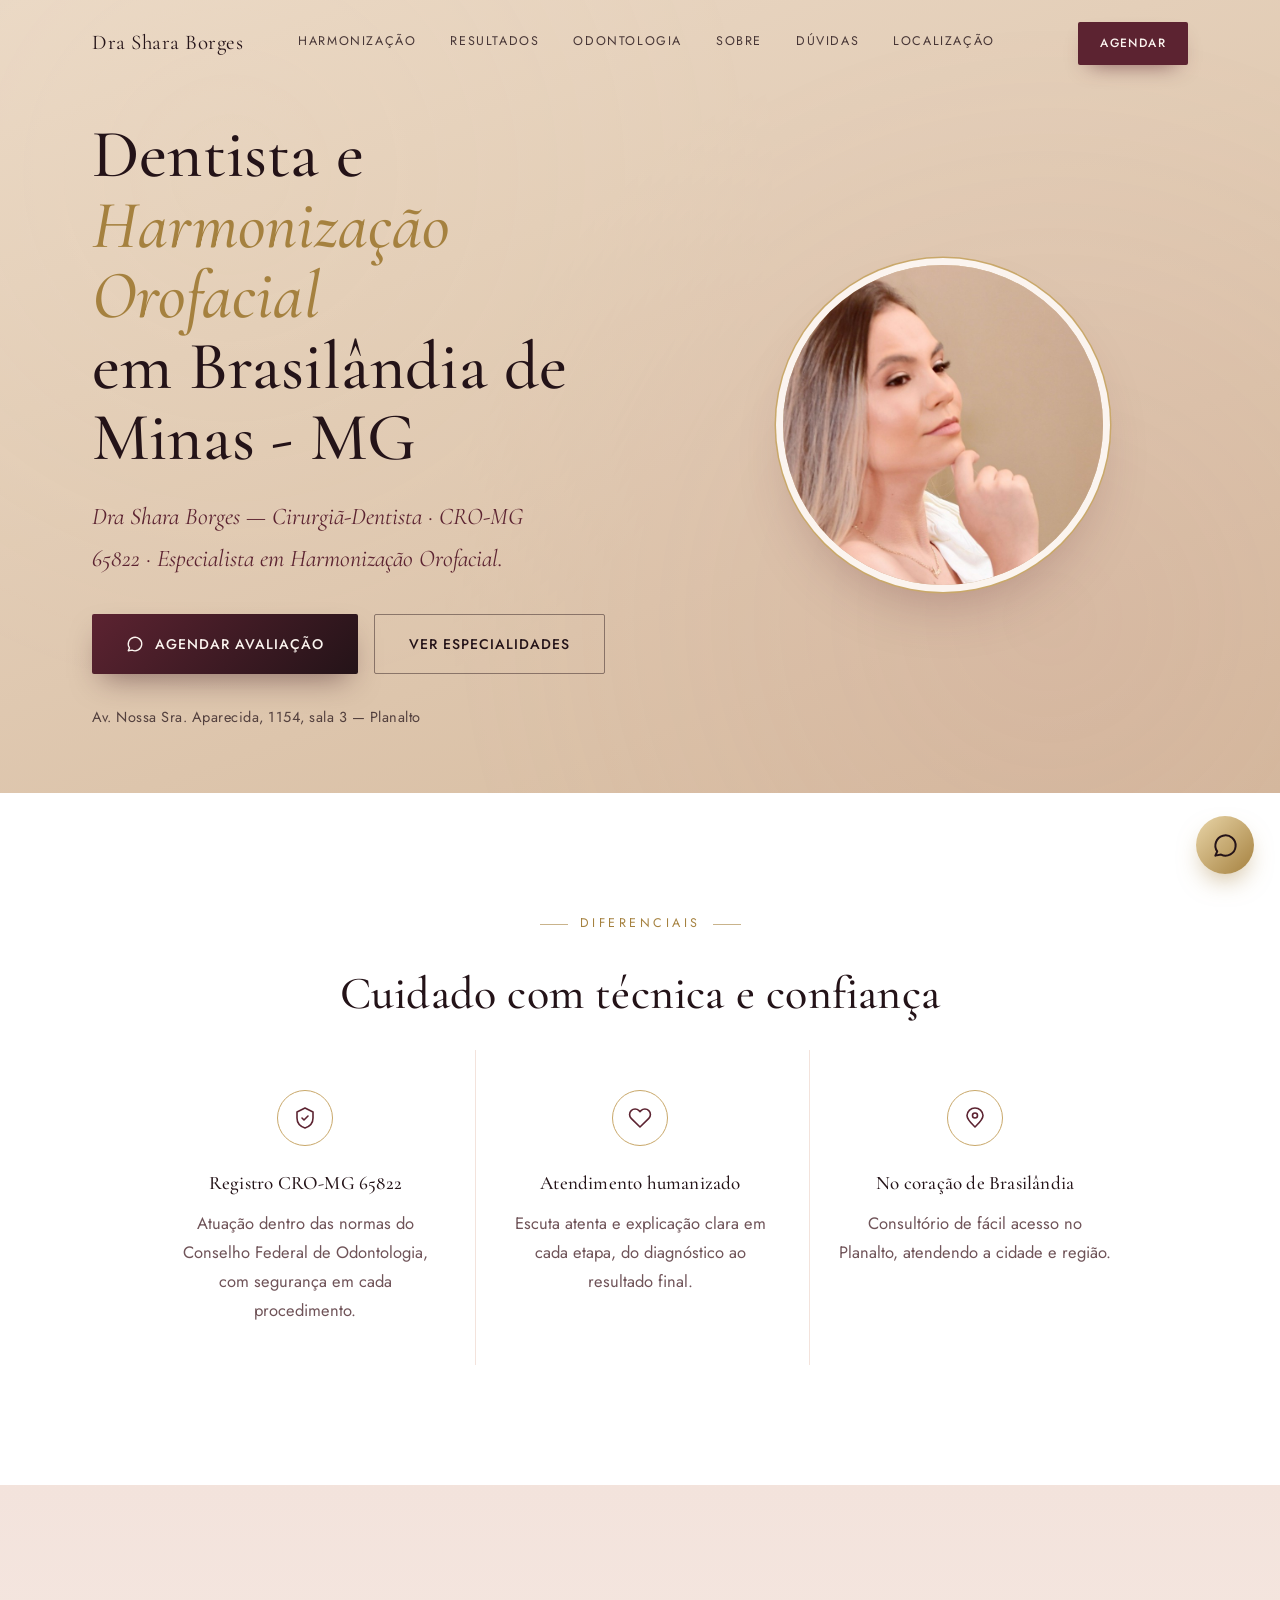
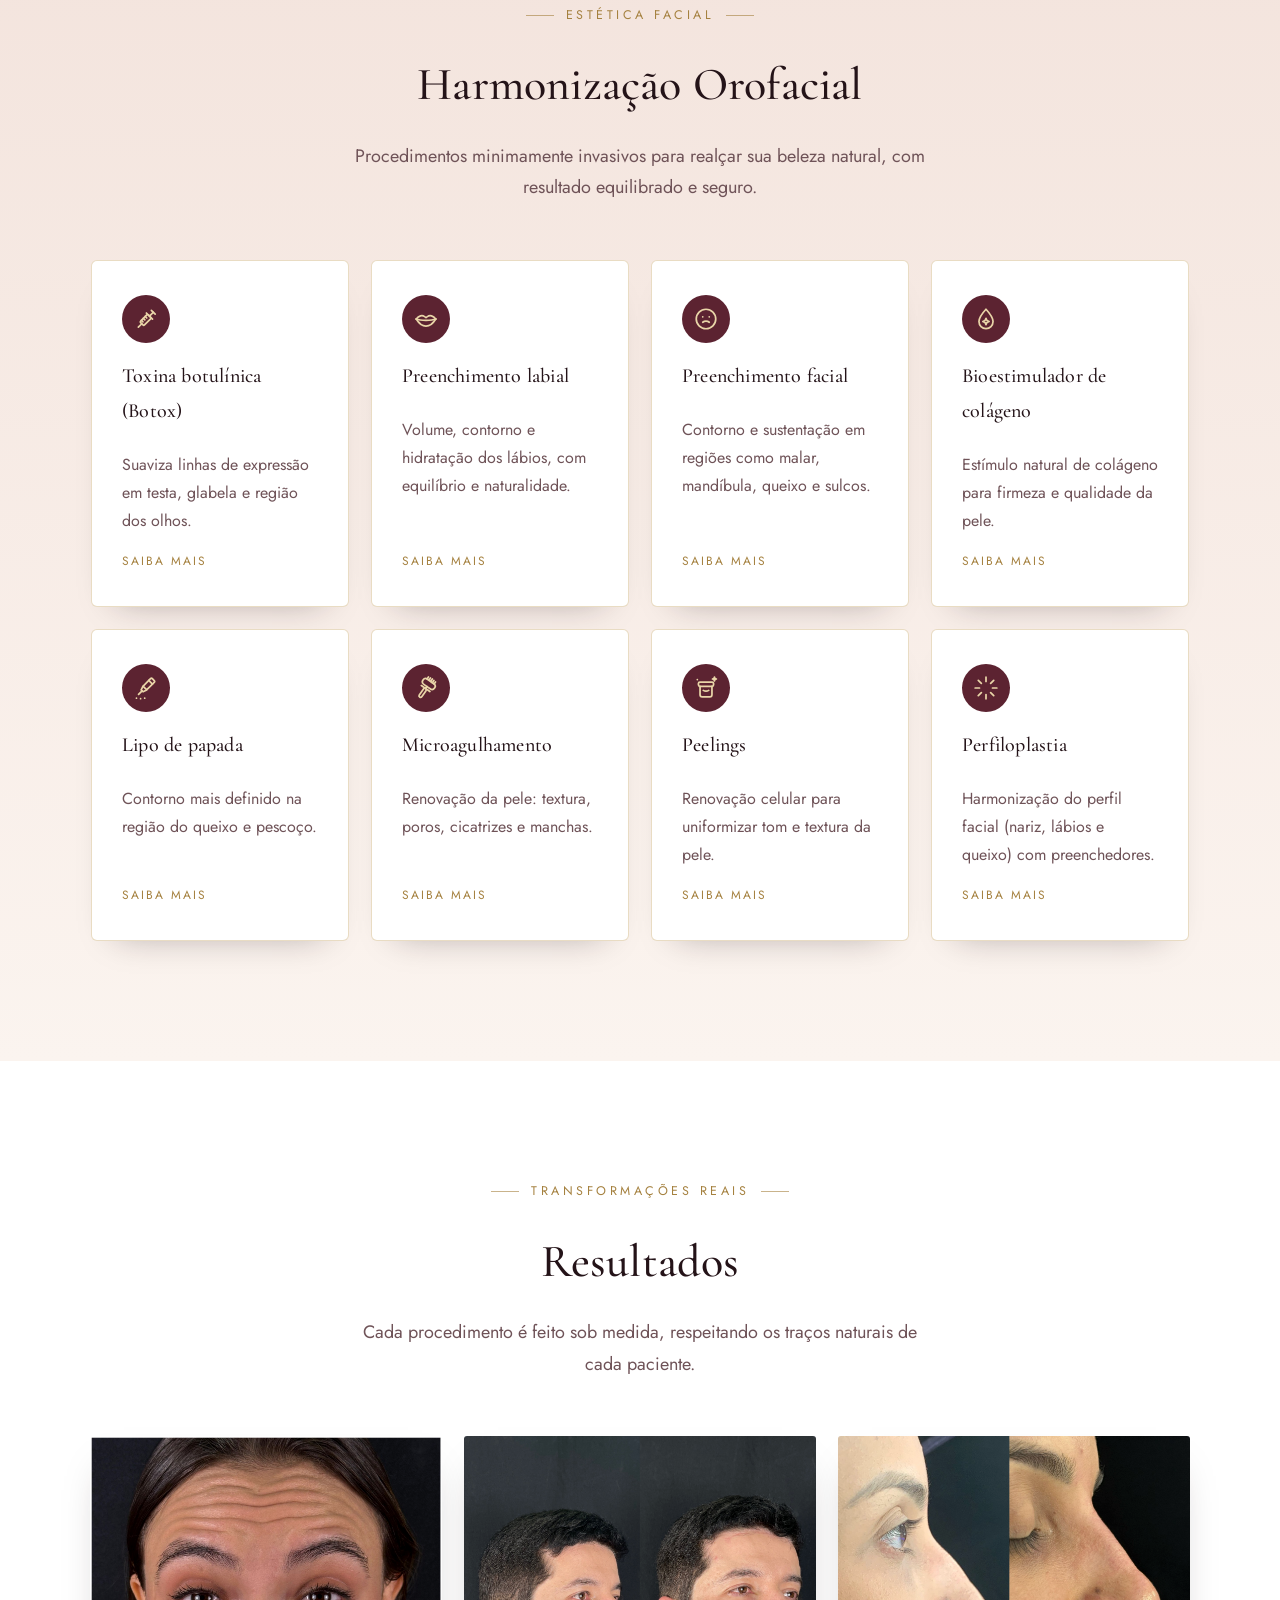
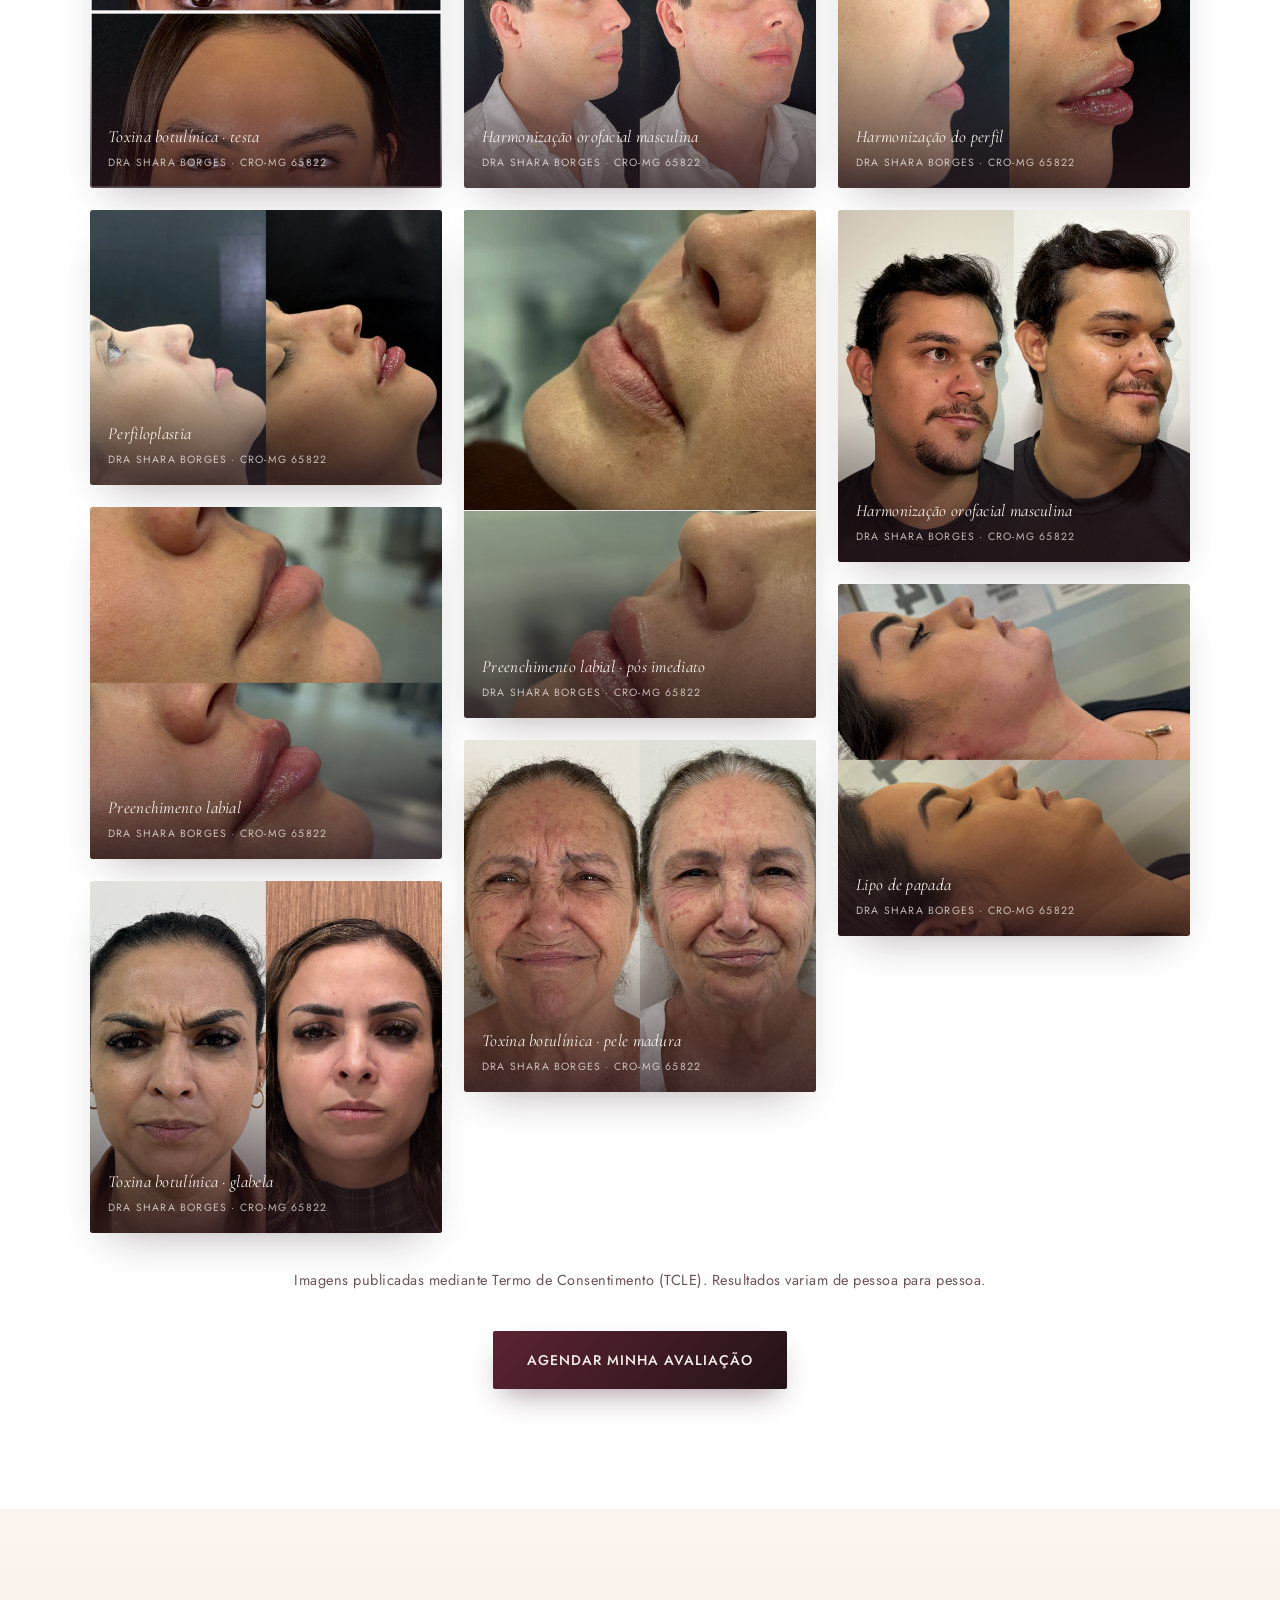
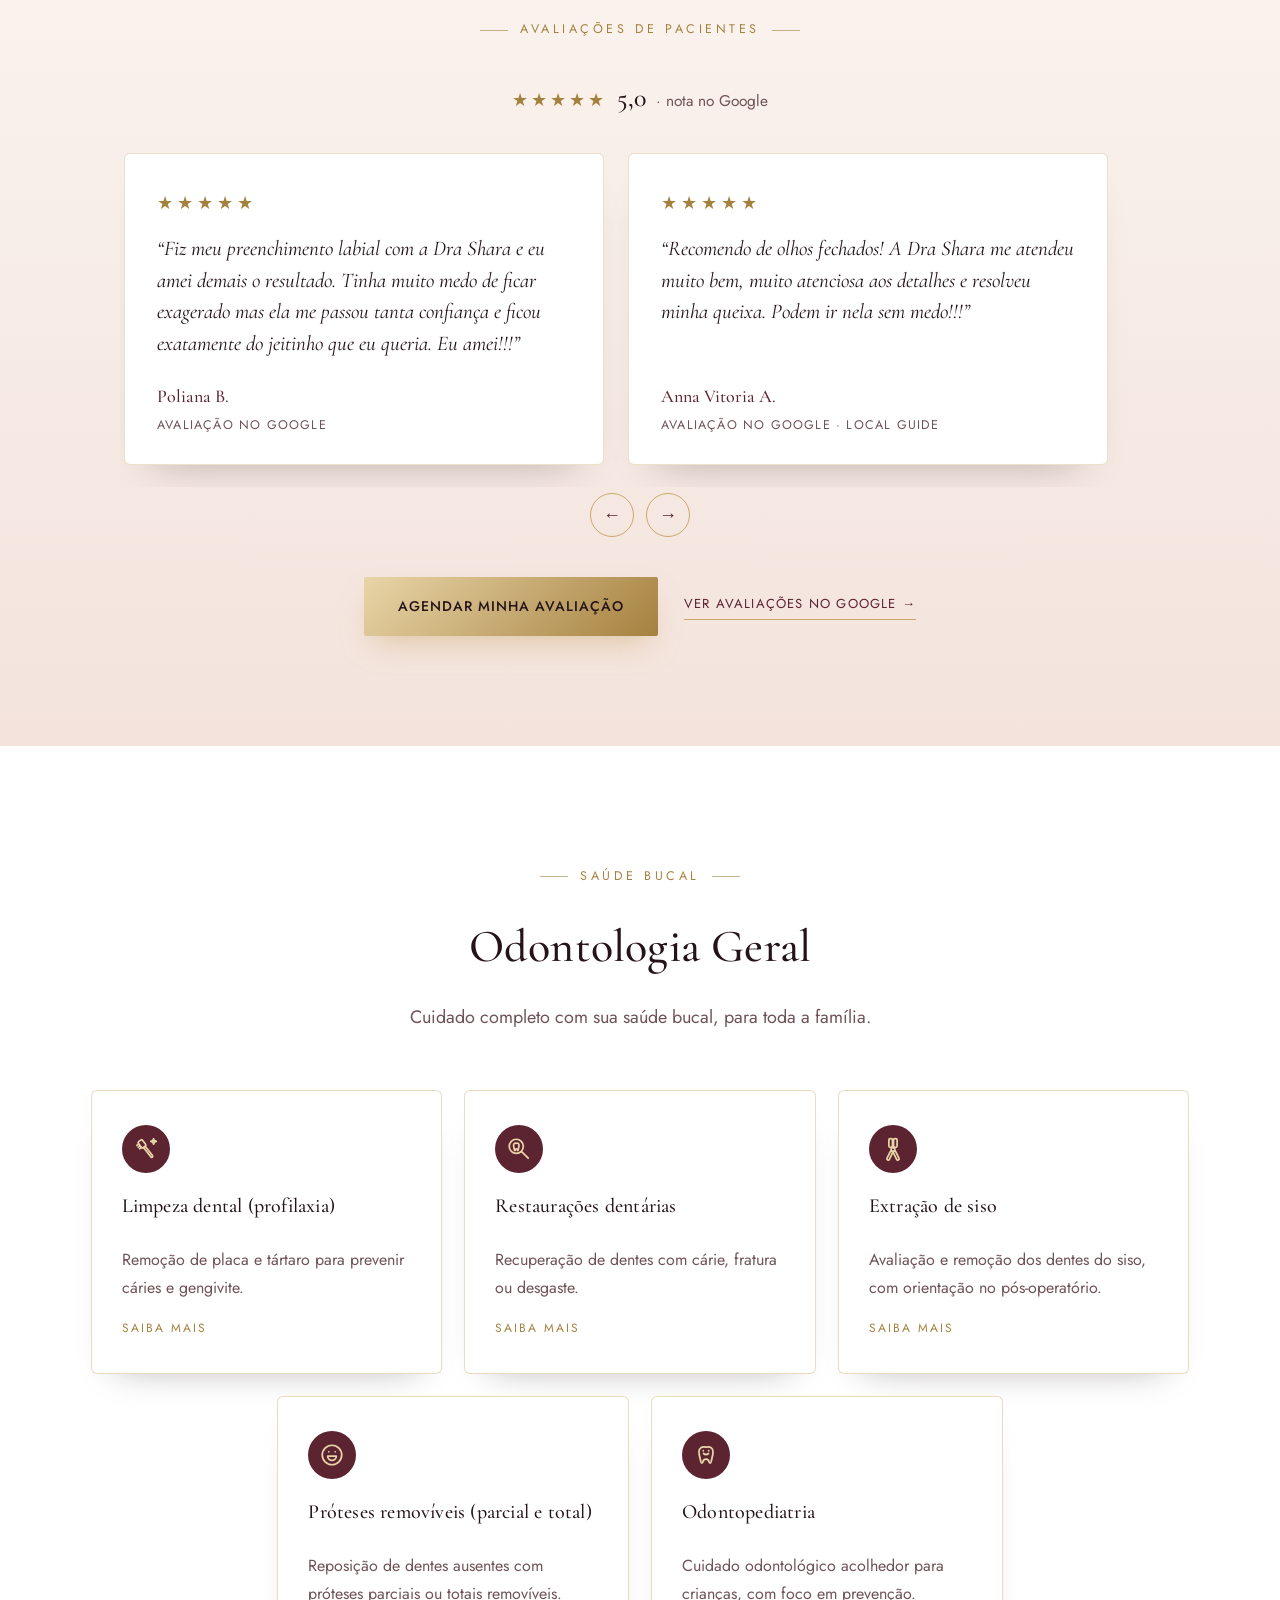
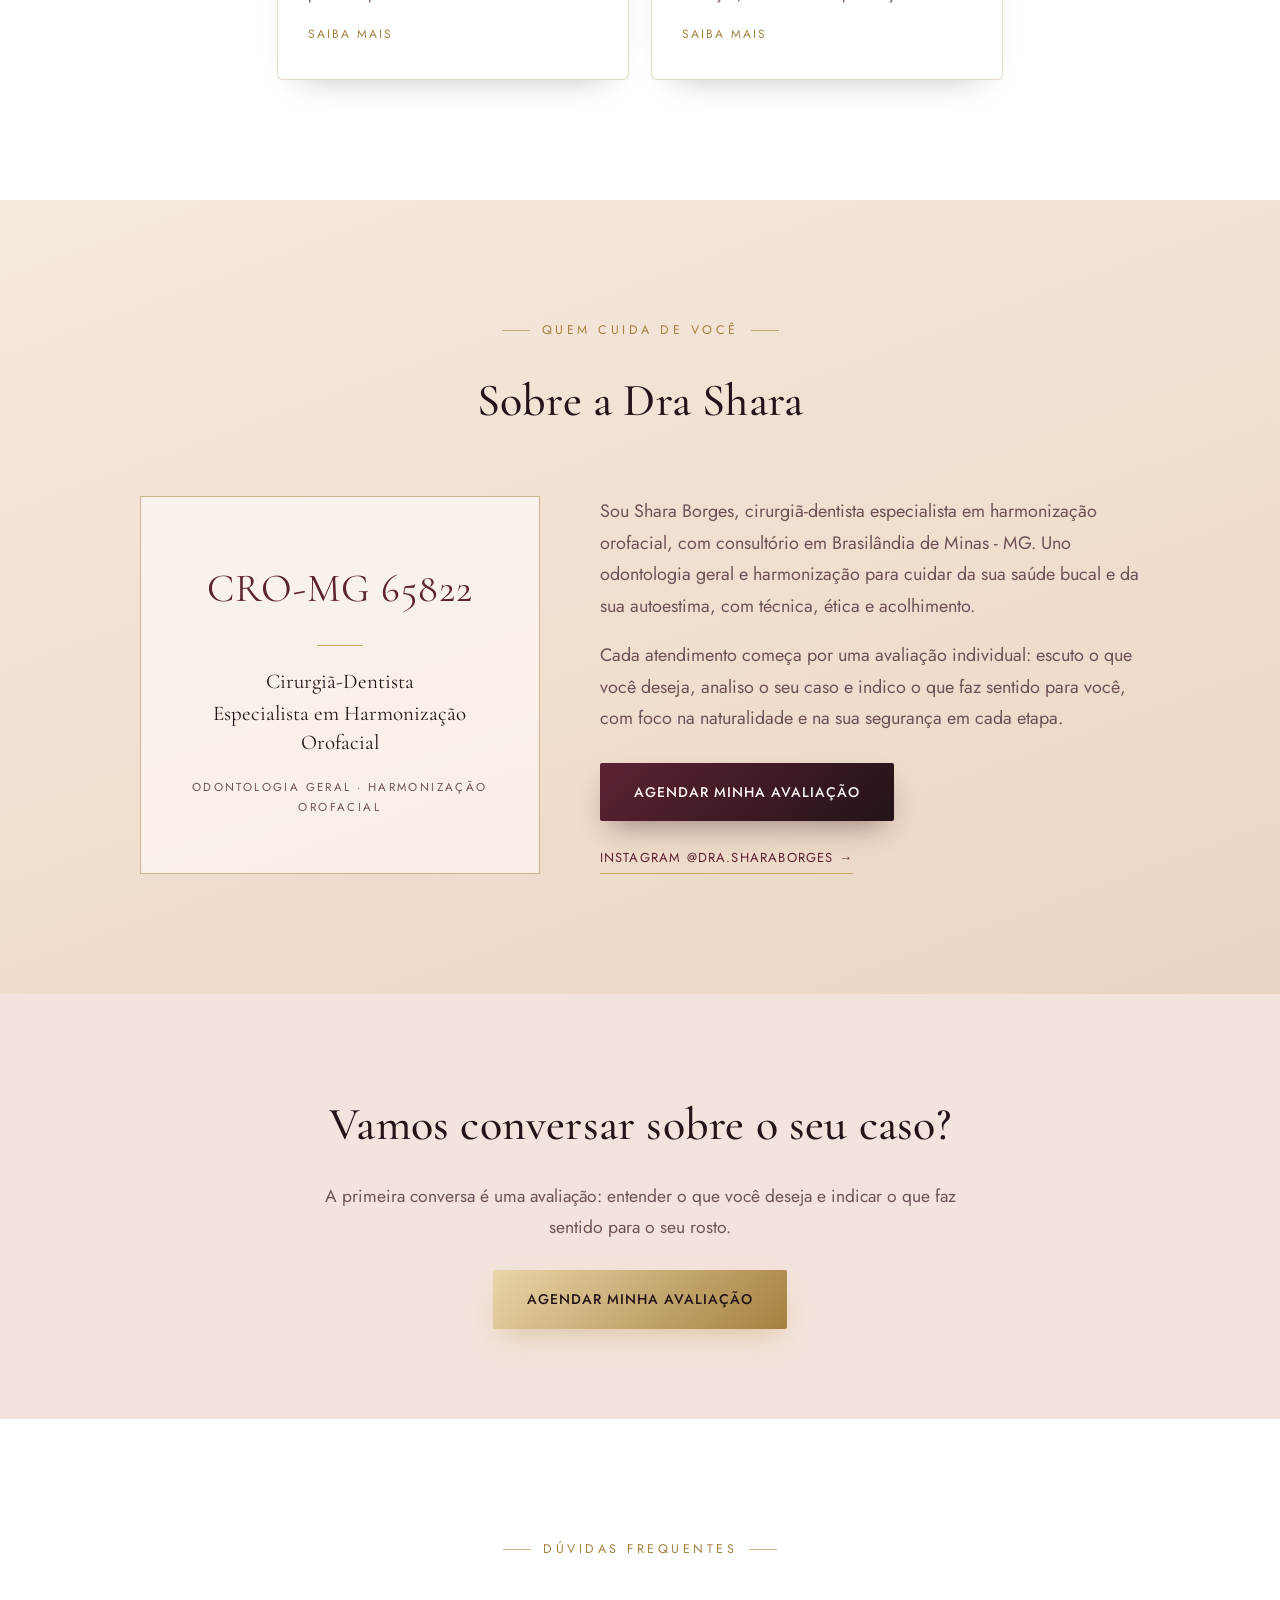
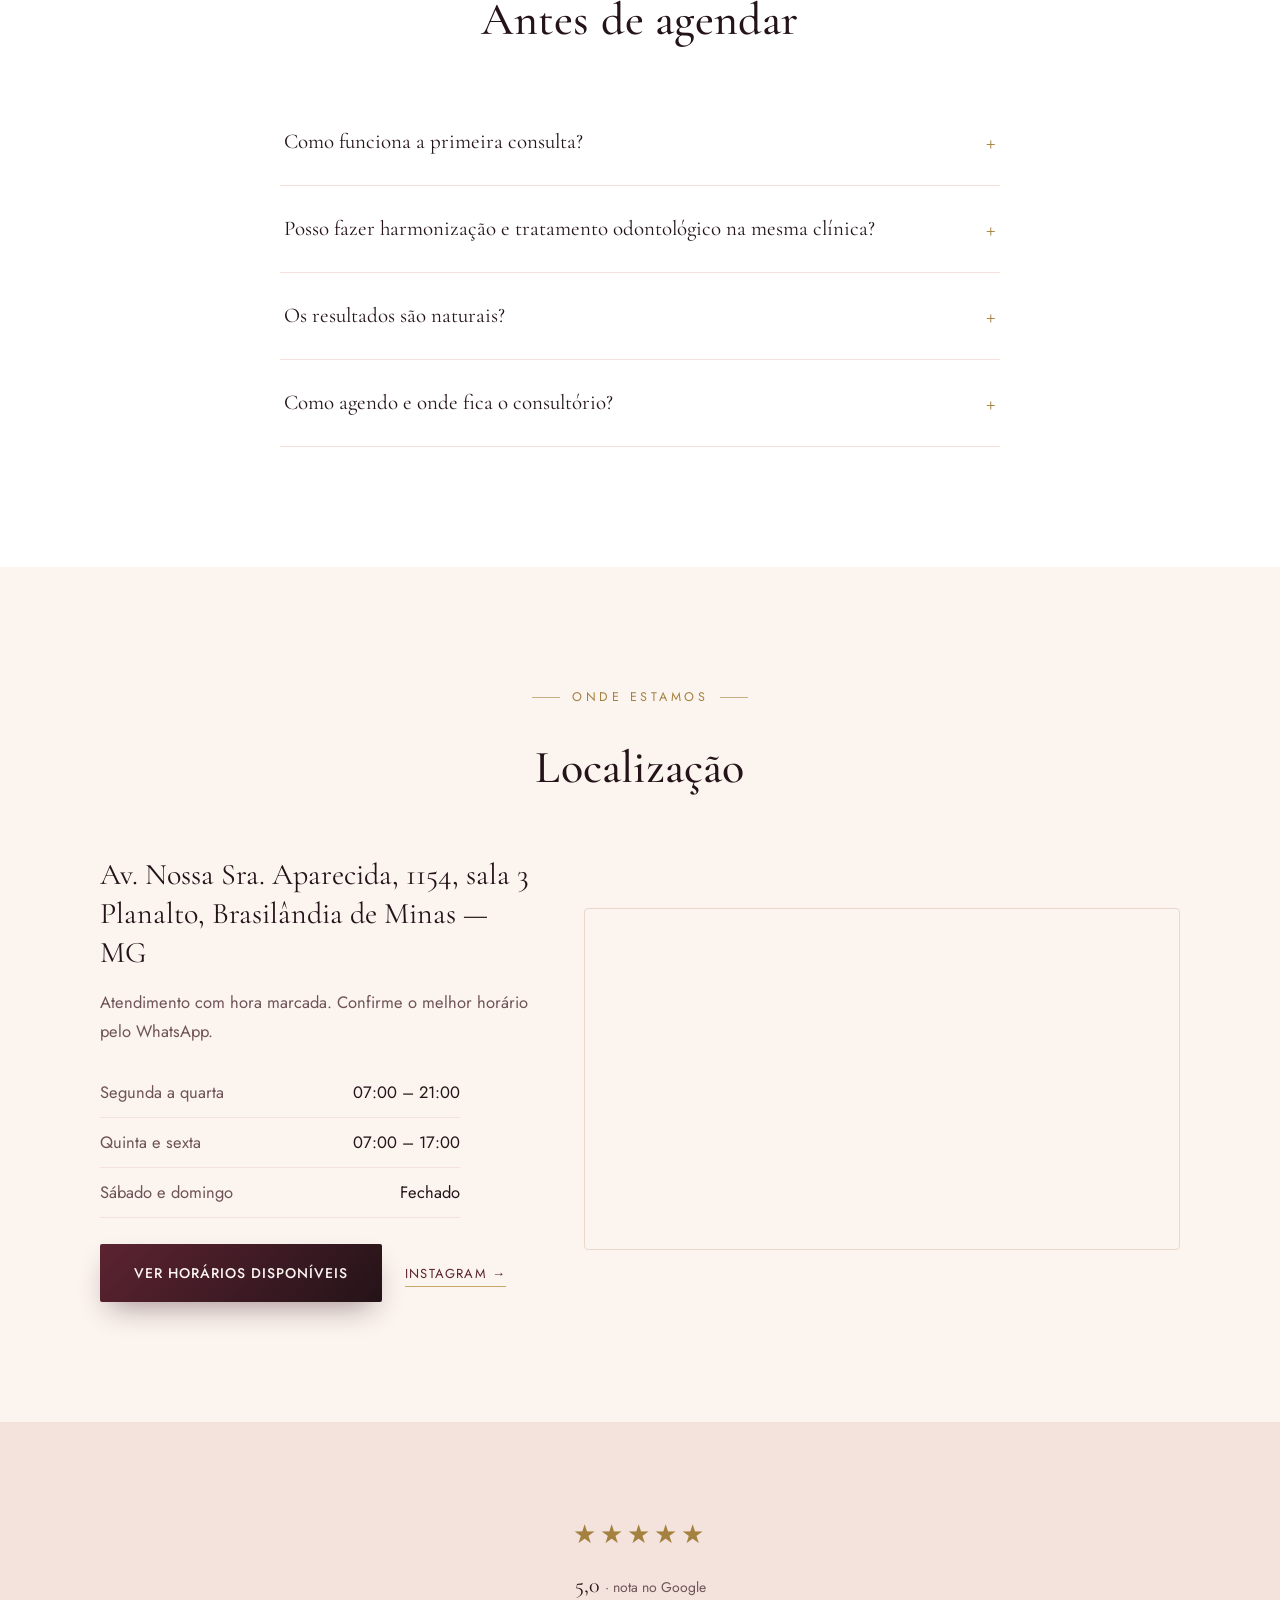
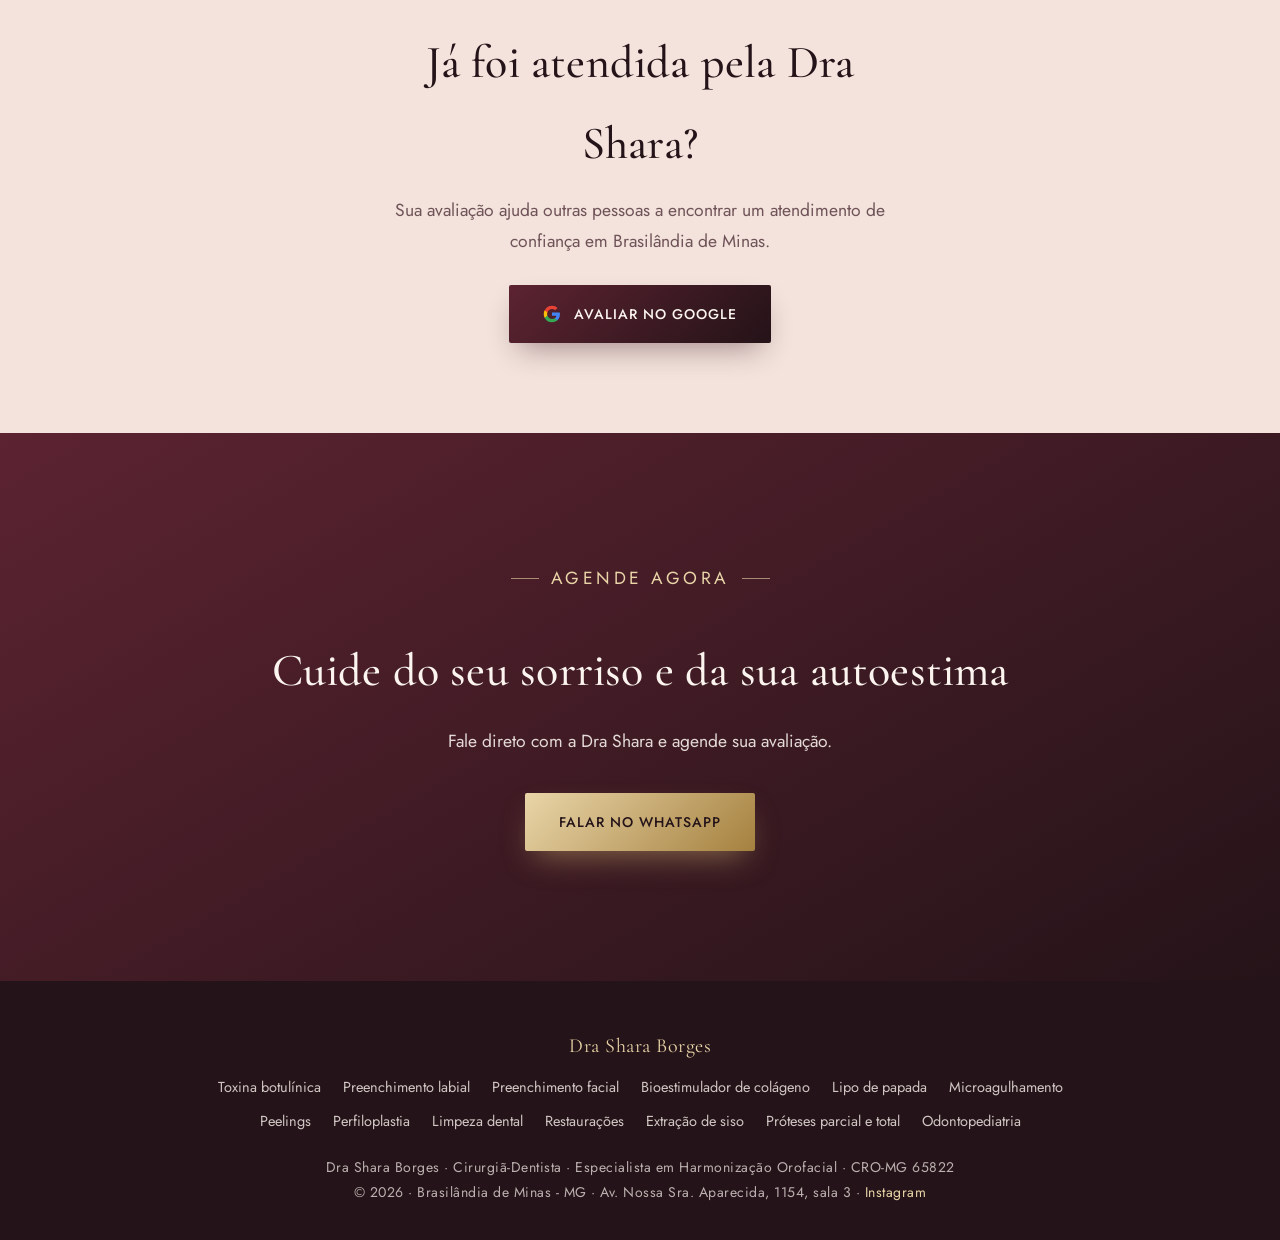
==== commit 49e39869: "Ícones novos dos serviços" ====
--- a/index.html
+++ b/index.html
@@ -12,7 +12,7 @@
 <meta property="og:title" content="Dra Shara Borges · Dentista e Harmonização Orofacial">
 <meta property="og:description" content="Cirurgiã-dentista em Brasilândia de Minas - MG. Agende sua avaliação pelo WhatsApp.">
 <meta property="og:url" content="https://annepriscilla.github.io/anne-dra-shara-borges/">
-<meta property="og:image" content="https://annepriscilla.github.io/anne-dra-shara-borges/assets/capa-compartilhamento.jpg">
+<meta property="og:image" content="https://annepriscilla.github.io/anne-dra-shara-borges/assets/capa-compartilhamento-c.jpg">
 <meta property="og:image:width" content="1200">
 <meta property="og:image:height" content="630">
 <meta name="twitter:card" content="summary_large_image">
@@ -88,11 +88,11 @@
   <p class="section-intro reveal">Procedimentos minimamente invasivos para realçar sua beleza natural, com resultado equilibrado e seguro.</p>
   <div class="servicos-grid">
     <div class="servico reveal">
-      <div class="icon-ring"><svg viewBox="0 0 24 24" fill="none" stroke-width="1.6" stroke-linecap="round" stroke-linejoin="round"><path d="M12 2v4M12 18v4M4.9 4.9l2.8 2.8M16.3 16.3l2.8 2.8M2 12h4M18 12h4M4.9 19.1l2.8-2.8M16.3 7.7l2.8-2.8"/></svg></div>
+      <div class="icon-ring"><svg viewBox="0 0 24 24" fill="none" stroke-width="1.6" stroke-linecap="round" stroke-linejoin="round" overflow="visible"><g transform="rotate(45 12 12.5)"><path d="M12 22.5V18"/><rect x="9.5" y="8" width="5" height="10" rx="1"/><path d="M8 8h8"/><path d="M12 8V3"/><path d="M9.5 3h5"/><path d="M9.5 11h2M9.5 13.5h2M9.5 16h2"/></g></svg></div>
       <h3><a href="toxina-botulinica-brasilandia-de-minas/">Toxina botulínica (Botox)</a></h3><p>Suaviza linhas de expressão em testa, glabela e região dos olhos.</p><span class="mais">Saiba mais</span>
     </div>
     <div class="servico reveal reveal-d1">
-      <div class="icon-ring"><svg viewBox="0 0 24 24" fill="none" stroke-width="1.6" stroke-linecap="round" stroke-linejoin="round"><path d="M20.8 4.6a5.5 5.5 0 0 0-7.8 0L12 5.6l-1-1a5.5 5.5 0 0 0-7.8 7.8l1 1L12 21l7.8-7.6 1-1a5.5 5.5 0 0 0 0-7.8z"/></svg></div>
+      <div class="icon-ring"><svg viewBox="0 0 24 24" fill="none" stroke-width="1.6" stroke-linecap="round" stroke-linejoin="round" overflow="visible"><path d="M3 12c2.4-3.2 5.6-3.8 7.4-2.4L12 10.7l1.6-1.1c1.8-1.4 5-.8 7.4 2.4"/><path d="M3 12c4 1.6 14 1.6 18 0"/><path d="M3 12c3 5 6.6 6.6 9 6.6s6-1.6 9-6.6"/></svg></div>
       <h3><a href="preenchimento-labial-brasilandia-de-minas/">Preenchimento labial</a></h3><p>Volume, contorno e hidratação dos lábios, com equilíbrio e naturalidade.</p><span class="mais">Saiba mais</span>
     </div>
     <div class="servico reveal reveal-d2">
@@ -100,19 +100,19 @@
       <h3><a href="preenchimento-facial-brasilandia-de-minas/">Preenchimento facial</a></h3><p>Contorno e sustentação em regiões como malar, mandíbula, queixo e sulcos.</p><span class="mais">Saiba mais</span>
     </div>
     <div class="servico reveal">
-      <div class="icon-ring"><svg viewBox="0 0 24 24" fill="none" stroke-width="1.6" stroke-linecap="round" stroke-linejoin="round"><path d="M5 12l5 5L20 7"/></svg></div>
+      <div class="icon-ring"><svg viewBox="0 0 24 24" fill="none" stroke-width="1.6" stroke-linecap="round" stroke-linejoin="round" overflow="visible"><path d="M12 3C12 3 5.5 10 5.5 14.4a6.5 6.5 0 0 0 13 0C18.5 10 12 3 12 3z"/><path d="M12 11.4l.9 2 2 .9-2 .9-.9 2-.9-2-2-.9 2-.9z"/></svg></div>
       <h3><a href="bioestimulador-de-colageno-brasilandia-de-minas/">Bioestimulador de colágeno</a></h3><p>Estímulo natural de colágeno para firmeza e qualidade da pele.</p><span class="mais">Saiba mais</span>
     </div>
     <div class="servico reveal reveal-d1">
-      <div class="icon-ring"><svg viewBox="0 0 24 24" fill="none" stroke-width="1.6" stroke-linecap="round" stroke-linejoin="round"><path d="M4 12h16M4 12l4-4M4 12l4 4"/></svg></div>
+      <div class="icon-ring"><svg viewBox="0 0 24 24" fill="none" stroke-width="1.6" stroke-linecap="round" stroke-linejoin="round" overflow="visible"><g transform="rotate(45 12 11)"><rect x="9.6" y="1.5" width="4.8" height="11" rx="1.2"/><path d="M9.6 12.5l1.2 3.6h2.4l1.2-3.6"/><path d="M12 16.1v4.6"/><path d="M9.6 5h4.8"/></g><path d="M3.2 21.4h.01M7 21.9h.01M10.8 21.4h.01"/></svg></div>
       <h3><a href="lipo-de-papada-brasilandia-de-minas/">Lipo de papada</a></h3><p>Contorno mais definido na região do queixo e pescoço.</p><span class="mais">Saiba mais</span>
     </div>
     <div class="servico reveal reveal-d2">
-      <div class="icon-ring"><svg viewBox="0 0 24 24" fill="none" stroke-width="1.6" stroke-linecap="round" stroke-linejoin="round"><circle cx="12" cy="12" r="9"/><path d="M12 8v4M12 16h.01"/></svg></div>
+      <div class="icon-ring"><svg viewBox="0 0 24 24" fill="none" stroke-width="1.6" stroke-linecap="round" stroke-linejoin="round" overflow="visible"><g transform="rotate(35 12 12)"><rect x="5.5" y="4.6" width="13" height="5.8" rx="2.9"/><path d="M8 2.4v2.2M10 2v2.6M12 1.8v2.8M14 2v2.6M16 2.4v2.2"/><path d="M12 10.4v2.2M7.2 12.6h9.6"/><rect x="10.6" y="12.6" width="2.8" height="9.6" rx="1.4"/></g></svg></div>
       <h3><a href="microagulhamento-brasilandia-de-minas/">Microagulhamento</a></h3><p>Renovação da pele: textura, poros, cicatrizes e manchas.</p><span class="mais">Saiba mais</span>
     </div>
     <div class="servico reveal">
-      <div class="icon-ring"><svg viewBox="0 0 24 24" fill="none" stroke-width="1.6" stroke-linecap="round" stroke-linejoin="round"><path d="M12 3v18M5 8l7-5 7 5M5 16l7 5 7-5"/></svg></div>
+      <div class="icon-ring"><svg viewBox="0 0 24 24" fill="none" stroke-width="1.6" stroke-linecap="round" stroke-linejoin="round" overflow="visible"><rect x="5" y="6.5" width="14" height="4" rx="1.4"/><path d="M6.5 10.5v7.7a2 2 0 0 0 2 2h7a2 2 0 0 0 2-2v-7.7"/><path d="M9.5 14.2c1.6 1 3.4 1 5 0"/><path d="M19.8 1.9l.5 1.3 1.3.5-1.3.5-.5 1.3-.5-1.3-1.3-.5 1.3-.5z"/><path d="M4 4.2h.01"/></svg></div>
       <h3><a href="peelings-brasilandia-de-minas/">Peelings</a></h3><p>Renovação celular para uniformizar tom e textura da pele.</p><span class="mais">Saiba mais</span>
     </div>
     <div class="servico reveal reveal-d1">
@@ -203,23 +203,23 @@
   <p class="section-intro reveal">Cuidado completo com sua saúde bucal, para toda a família.</p>
   <div class="servicos-grid">
     <div class="servico reveal">
-      <div class="icon-ring"><svg viewBox="0 0 24 24" fill="none" stroke-width="1.6" stroke-linecap="round" stroke-linejoin="round"><path d="M12 2v4M12 18v4M4.9 4.9l2.8 2.8M16.3 16.3l2.8 2.8M2 12h4M18 12h4M4.9 19.1l2.8-2.8M16.3 7.7l2.8-2.8"/></svg></div>
+      <div class="icon-ring"><svg viewBox="0 0 24 24" fill="none" stroke-width="1.6" stroke-linecap="round" stroke-linejoin="round" overflow="visible"><g transform="rotate(-38 12 12)"><rect x="9.6" y="2.5" width="4.8" height="7" rx="1.2"/><path d="M7.4 4.2h2.2M7.4 6.2h2.2M7.4 8.2h2.2"/><path d="M11 9.5v10.9a1 1 0 0 0 2 0V9.5"/></g><path d="M19 2.5l.7 1.8 1.8.7-1.8.7-.7 1.8-.7-1.8-1.8-.7 1.8-.7z"/></svg></div>
       <h3><a href="limpeza-dental-brasilandia-de-minas/">Limpeza dental (profilaxia)</a></h3><p>Remoção de placa e tártaro para prevenir cáries e gengivite.</p><span class="mais">Saiba mais</span>
     </div>
     <div class="servico reveal reveal-d1">
-      <div class="icon-ring"><svg viewBox="0 0 24 24" fill="none" stroke-width="1.6" stroke-linecap="round" stroke-linejoin="round"><path d="M20.8 4.6a5.5 5.5 0 0 0-7.8 0L12 5.6l-1-1a5.5 5.5 0 0 0-7.8 7.8l1 1L12 21l7.8-7.6 1-1a5.5 5.5 0 0 0 0-7.8z"/></svg></div>
+      <div class="icon-ring"><svg viewBox="0 0 24 24" fill="none" stroke-width="1.6" stroke-linecap="round" stroke-linejoin="round" overflow="visible"><circle cx="9.5" cy="9.5" r="6.5"/><path d="M7 8.6c0-1.6 1-2.2 2.5-1.8 1.5-.4 2.5.2 2.5 1.8 0 1.6-.5 2.7-.8 4.3-.1.7-.7.7-.8 0-.1-.6-.4-1-.9-1s-.8.4-.9 1c-.1.7-.7.7-.8 0C7.5 11.3 7 10.2 7 8.6z"/><path d="M14.4 14.4l6.1 6.1"/></svg></div>
       <h3><a href="restauracoes-brasilandia-de-minas/">Restaurações dentárias</a></h3><p>Recuperação de dentes com cárie, fratura ou desgaste.</p><span class="mais">Saiba mais</span>
     </div>
     <div class="servico reveal reveal-d2">
-      <div class="icon-ring"><svg viewBox="0 0 24 24" fill="none" stroke-width="1.6" stroke-linecap="round" stroke-linejoin="round"><circle cx="12" cy="12" r="9"/><path d="M9 15c.83-.67 1.87-1 3-1s2.17.33 3 1M9 10h.01M15 10h.01"/></svg></div>
+      <div class="icon-ring"><svg viewBox="0 0 24 24" fill="none" stroke-width="1.6" stroke-linecap="round" stroke-linejoin="round" overflow="visible"><rect x="8.2" y="2.4" width="3.3" height="8" rx="1.3"/><rect x="12.5" y="2.4" width="3.3" height="8" rx="1.3"/><circle cx="12" cy="12.4" r="1.7"/><g transform="translate(11 14) rotate(26)"><rect x="-1.2" y="0" width="2.4" height="9" rx="1.2"/></g><g transform="translate(13 14) rotate(-26)"><rect x="-1.2" y="0" width="2.4" height="9" rx="1.2"/></g></svg></div>
       <h3><a href="extracao-de-siso-brasilandia-de-minas/">Extração de siso</a></h3><p>Avaliação e remoção dos dentes do siso, com orientação no pós-operatório.</p><span class="mais">Saiba mais</span>
     </div>
     <div class="servico reveal">
-      <div class="icon-ring"><svg viewBox="0 0 24 24" fill="none" stroke-width="1.6" stroke-linecap="round" stroke-linejoin="round"><path d="M5 12l5 5L20 7"/></svg></div>
+      <div class="icon-ring"><svg viewBox="0 0 24 24" fill="none" stroke-width="1.6" stroke-linecap="round" stroke-linejoin="round" overflow="visible"><path d="M12 12m-9 0a9 9 0 1 0 18 0a9 9 0 1 0 -18 0"/><path d="M9 9l.01 0"/><path d="M15 9l.01 0"/><path d="M8 13a4 4 0 1 0 8 0h-8"/></svg></div>
       <h3><a href="proteses-removiveis-brasilandia-de-minas/">Próteses removíveis (parcial e total)</a></h3><p>Reposição de dentes ausentes com próteses parciais ou totais removíveis.</p><span class="mais">Saiba mais</span>
     </div>
     <div class="servico reveal reveal-d1">
-      <div class="icon-ring"><svg viewBox="0 0 24 24" fill="none" stroke-width="1.6" stroke-linecap="round" stroke-linejoin="round"><path d="M4 12h16M4 12l4-4M4 12l4 4"/></svg></div>
+      <div class="icon-ring"><svg viewBox="0 0 24 24" fill="none" stroke-width="1.6" stroke-linecap="round" stroke-linejoin="round" overflow="visible"><path d="M5.5 9c0-3.4 2.6-5.2 6.5-4.2 3.9-1 6.5.8 6.5 4.2 0 3.4-1.1 5.8-1.7 9.2-.3 1.7-1.7 1.7-2 0-.3-1.4-.8-2.4-2.8-2.4s-2.5 1-2.8 2.4c-.3 1.7-1.7 1.7-2 0C6.6 14.8 5.5 12.4 5.5 9z"/><path d="M9.5 8h.01M14.5 8h.01"/><path d="M9.7 10.6c1.4 1.2 3.2 1.2 4.6 0"/></svg></div>
       <h3><a href="odontopediatria-brasilandia-de-minas/">Odontopediatria</a></h3><p>Cuidado odontológico acolhedor para crianças, com foco em prevenção.</p><span class="mais">Saiba mais</span>
     </div>
   </div>
--- a/assets/style.css
+++ b/assets/style.css
@@ -415,3 +415,45 @@
     .btn { font-size: 15px; }
   }
   .hero-tagline { text-wrap: balance; }
+/* tema bege (prévia): topo claro no bege da capa C, vinho e dourado como detalhes */
+header { background: linear-gradient(160deg, #EBD9C6 0%, #D6BB9F 100%); }
+header::before { opacity: .35; }
+.grain { opacity: .03; }
+header h1 { color: var(--ink); } header h1 em { color: var(--gold-deep); }
+.hero-tagline { color: var(--wine); }
+.hero-local { color: rgba(36,19,24,.75); }
+header .btn:not(.btn-ghost) { background: linear-gradient(135deg, var(--wine), var(--ink)); color: var(--cream); box-shadow: 0 14px 30px -10px rgba(61,23,33,.5); }
+.btn-ghost { color: var(--ink); border-color: rgba(36,19,24,.45); }
+.btn-ghost:hover { color: var(--wine); border-color: var(--wine); }
+nav:not(.scrolled) .nav-logo { color: var(--ink); }
+nav:not(.scrolled) .nav-links a { color: rgba(36,19,24,.82); }
+nav:not(.scrolled) .nav-links a:hover { color: var(--wine); }
+nav:not(.scrolled) .nav-links a::after { background: var(--wine); }
+nav:not(.scrolled) .nav-cta { background: var(--wine); color: var(--cream); box-shadow: 0 10px 22px -12px rgba(92,35,49,.8); }
+.photo-frame { box-shadow: 0 0 0 7px #FBF4EF, 0 0 0 8.5px var(--gold), 0 30px 60px -20px rgba(92,35,49,.35); }
+.sobre { background: linear-gradient(160deg, #F6E9DE 0%, #EBD5C2 100%); color: var(--text); }
+.sobre h2 { color: var(--ink); }
+.sobre .section-label { color: var(--gold-deep); }
+.sobre .section-label::before, .sobre .section-label::after { background: var(--gold-deep); }
+.sobre-text p { color: var(--text); }
+.sobre .btn { background: linear-gradient(135deg, var(--wine), var(--ink)); color: var(--cream); box-shadow: 0 14px 30px -10px rgba(61,23,33,.45); }
+.cred-card { border-color: rgba(165,129,63,.55); background: rgba(255,255,255,.55); }
+.cred-num { color: var(--wine); } .cred-role { color: var(--ink); } .cred-sub { color: var(--text-soft); }
+.link-arrow.light { color: var(--wine); }
+.page-hero { background: linear-gradient(160deg, #EBD9C6 0%, #D6BB9F 100%); }
+.page-hero h1 { color: var(--ink); } .page-hero .lead { color: var(--wine); }
+.crumbs { color: rgba(36,19,24,.7); } .crumbs a { color: var(--wine); }
+.page-hero .btn { background: linear-gradient(135deg, var(--wine), var(--ink)); color: var(--cream); }
+
+/* barra do menu ao rolar (opção B: clara com sombra) */
+nav.scrolled{background:rgba(251,244,239,.97);box-shadow:0 12px 32px -14px rgba(36,19,24,.45);border-bottom:1px solid rgba(201,168,106,.4)}
+
+/* serviços: cartões separados e centralizados (opção B) */
+.servicos-grid{display:flex!important;flex-wrap:wrap;justify-content:center;gap:22px!important;background:none!important;max-width:1100px}
+.servico{flex:0 1 calc(25% - 17px);min-width:230px;border:1px solid rgba(201,168,106,.4);border-radius:6px;box-shadow:0 18px 34px -26px rgba(36,19,24,.4)}
+.odontologia .servicos-grid{background:none!important}
+.odontologia .servico{flex-basis:calc(33.333% - 15px)}
+@media(max-width:700px){.servico,.odontologia .servico{flex:1 1 100%}}
+
+/* ícones dos serviços aprovados (25/11/2026) */
+.servico .icon-ring svg { width: 26px; height: 26px; }
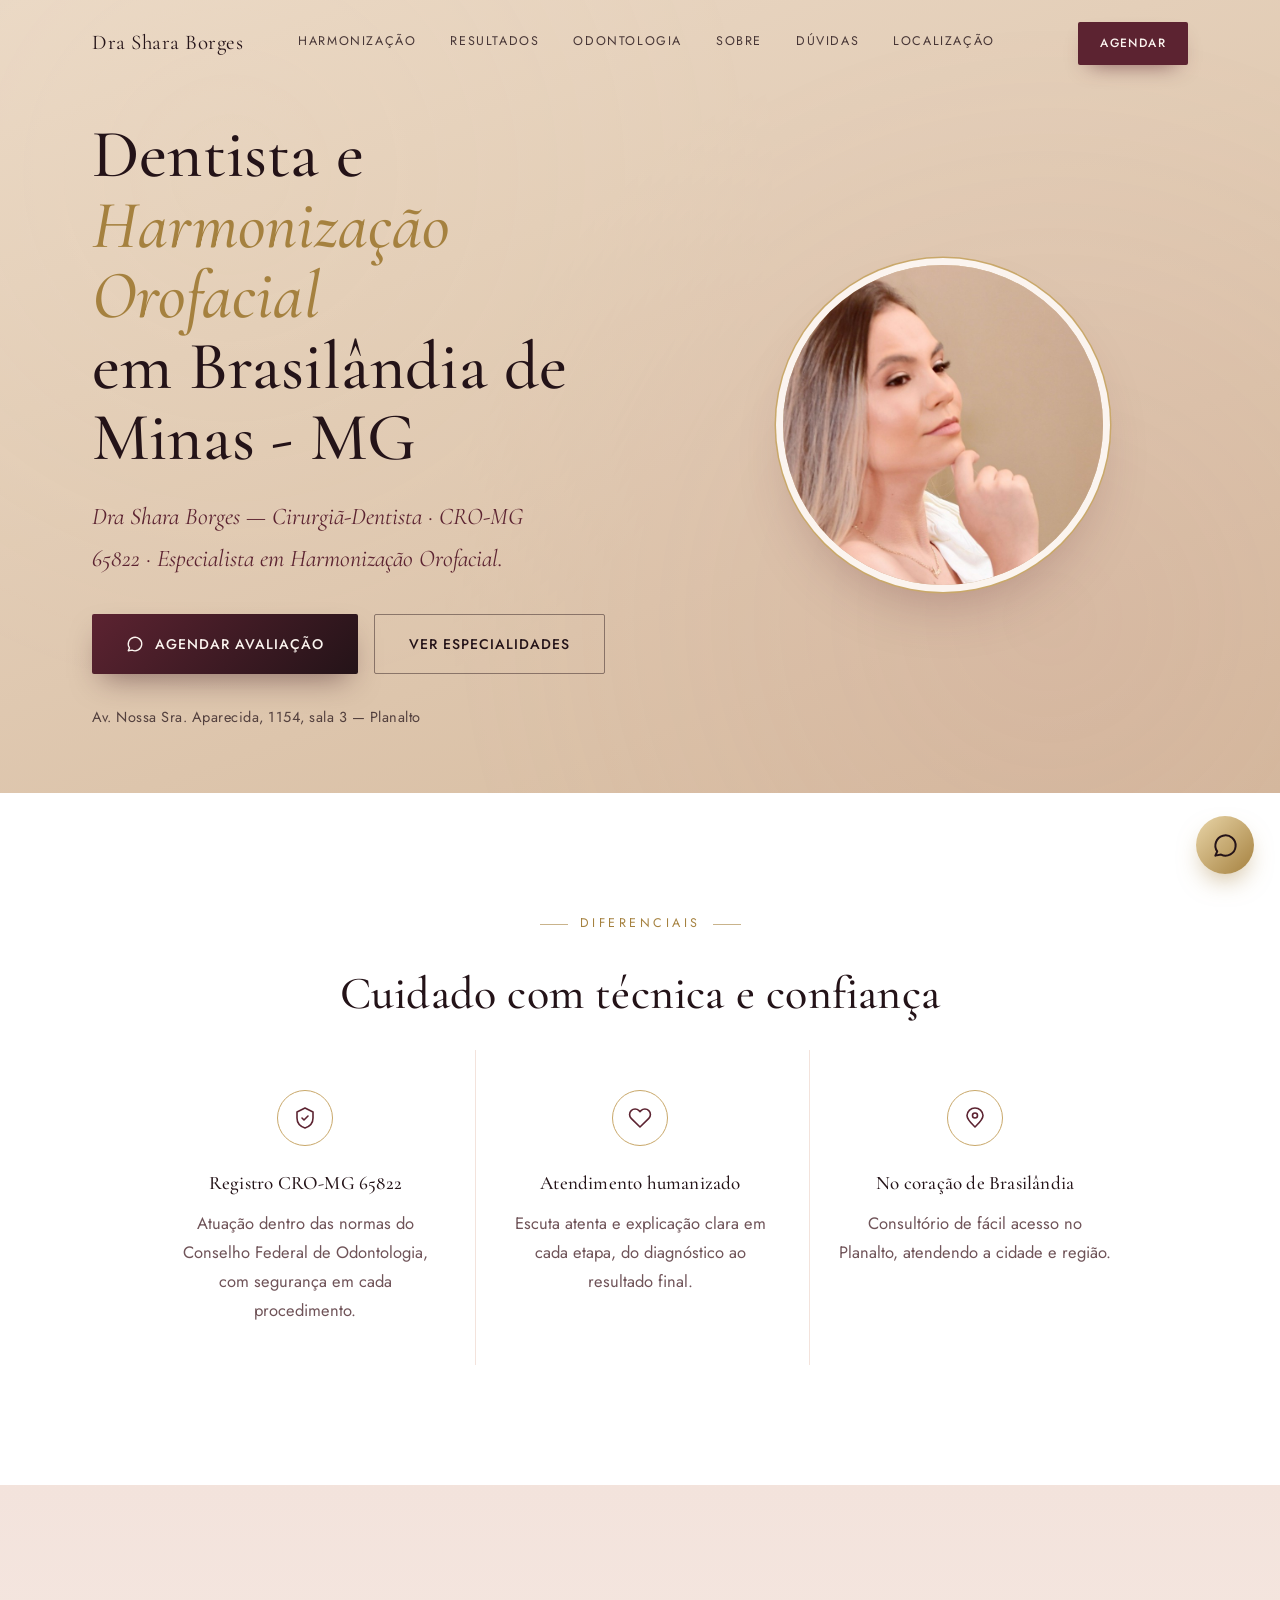
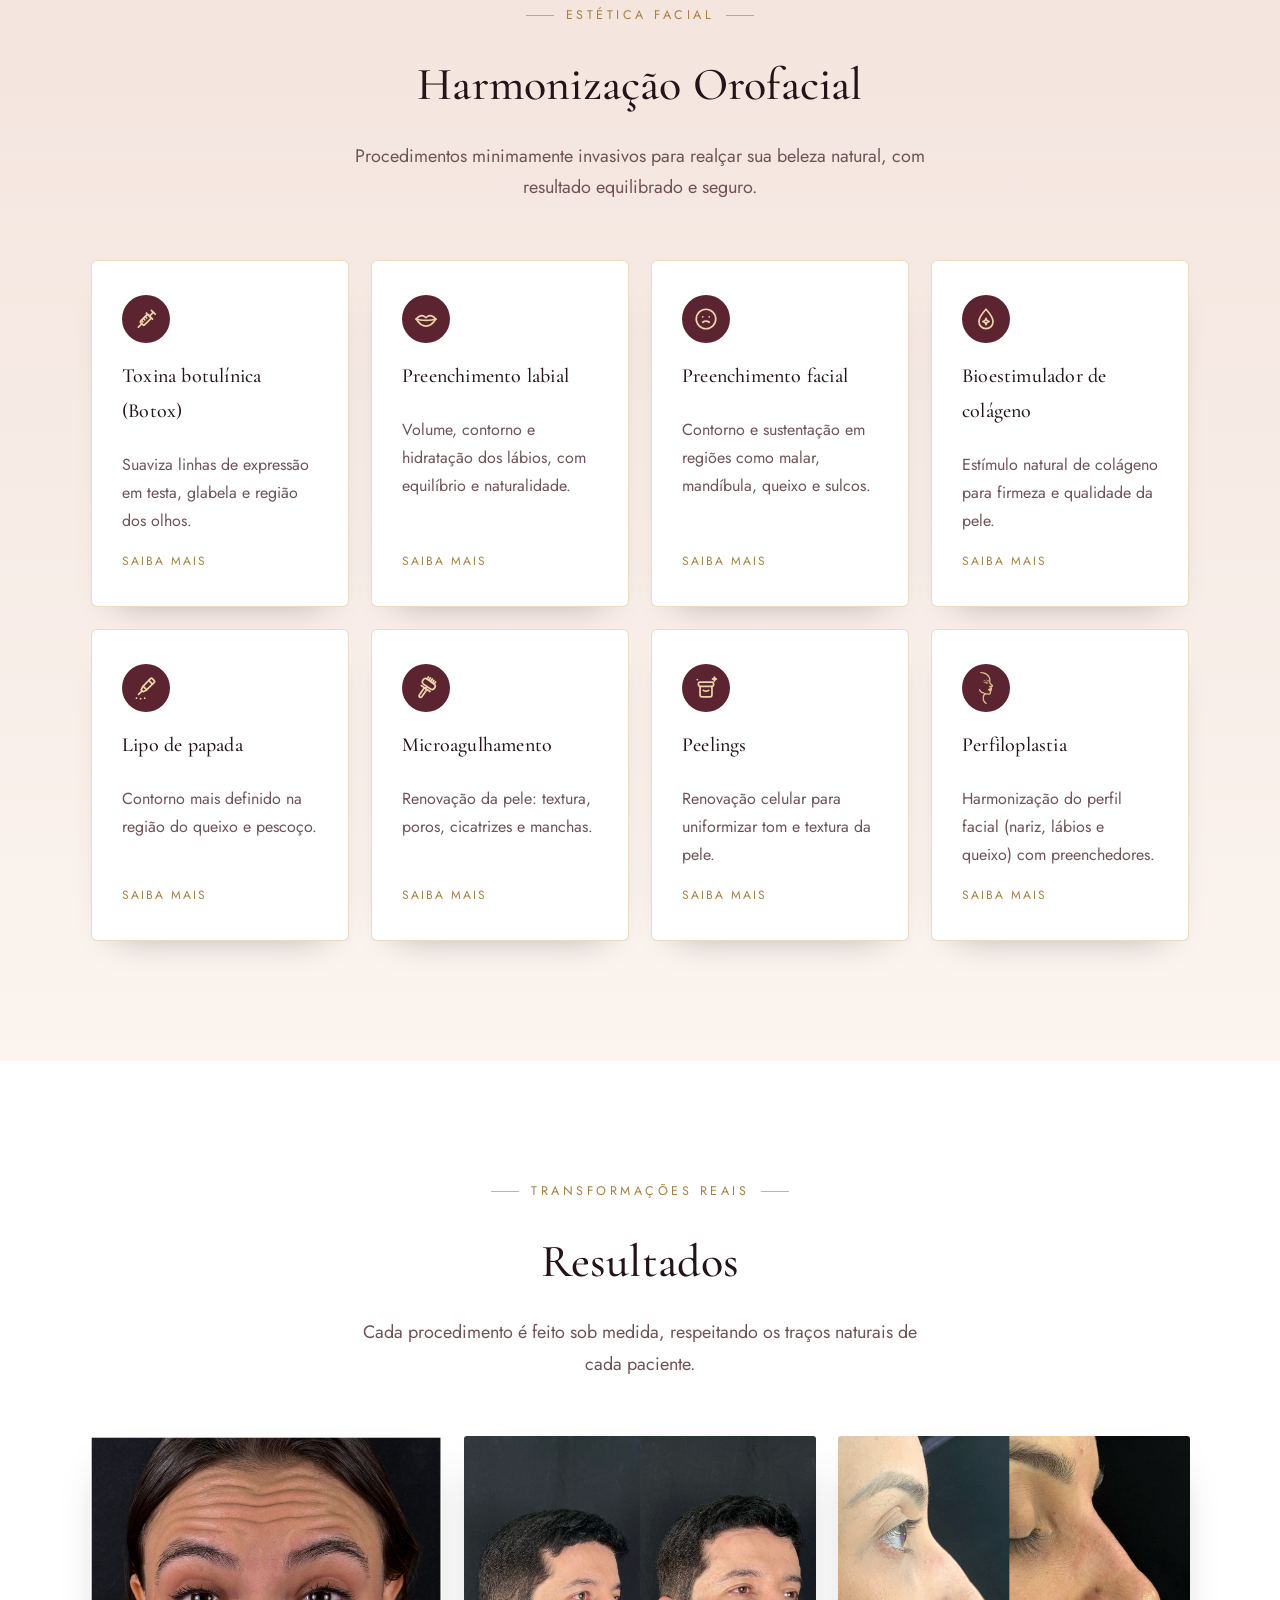
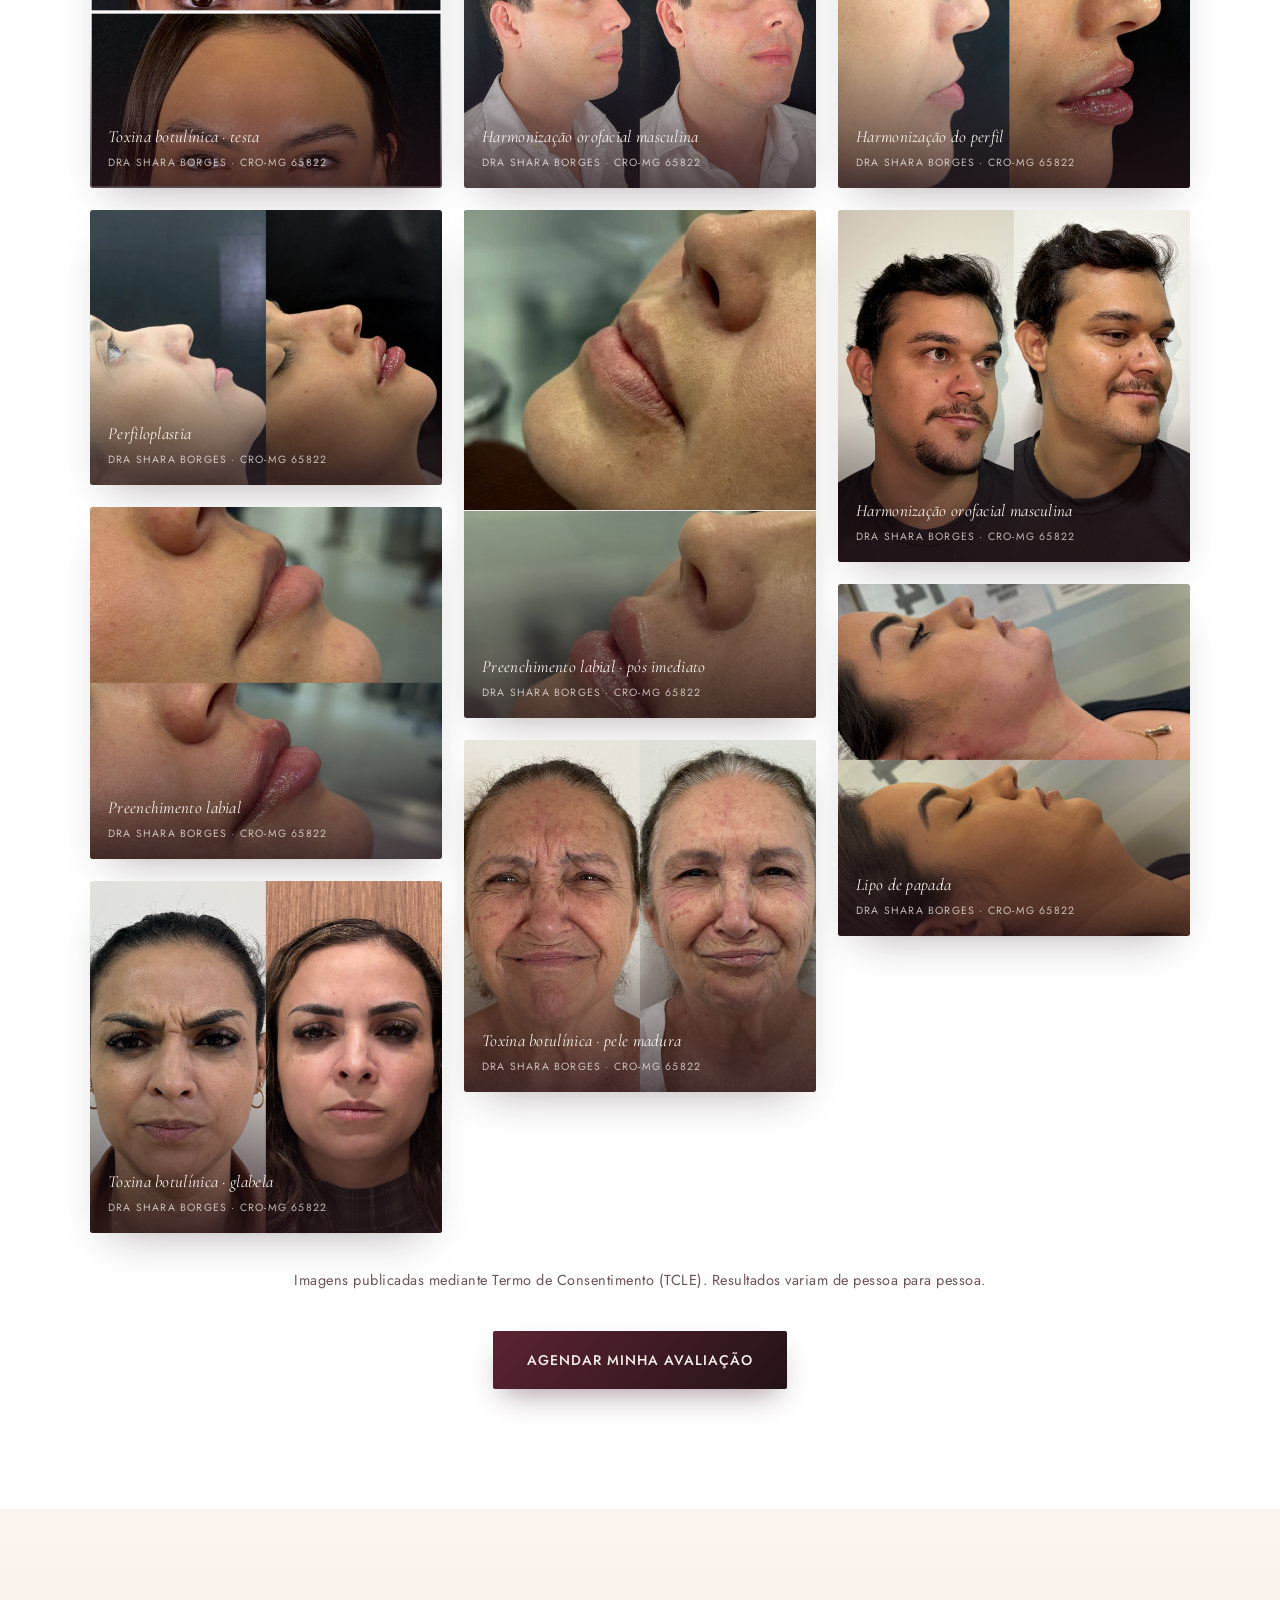
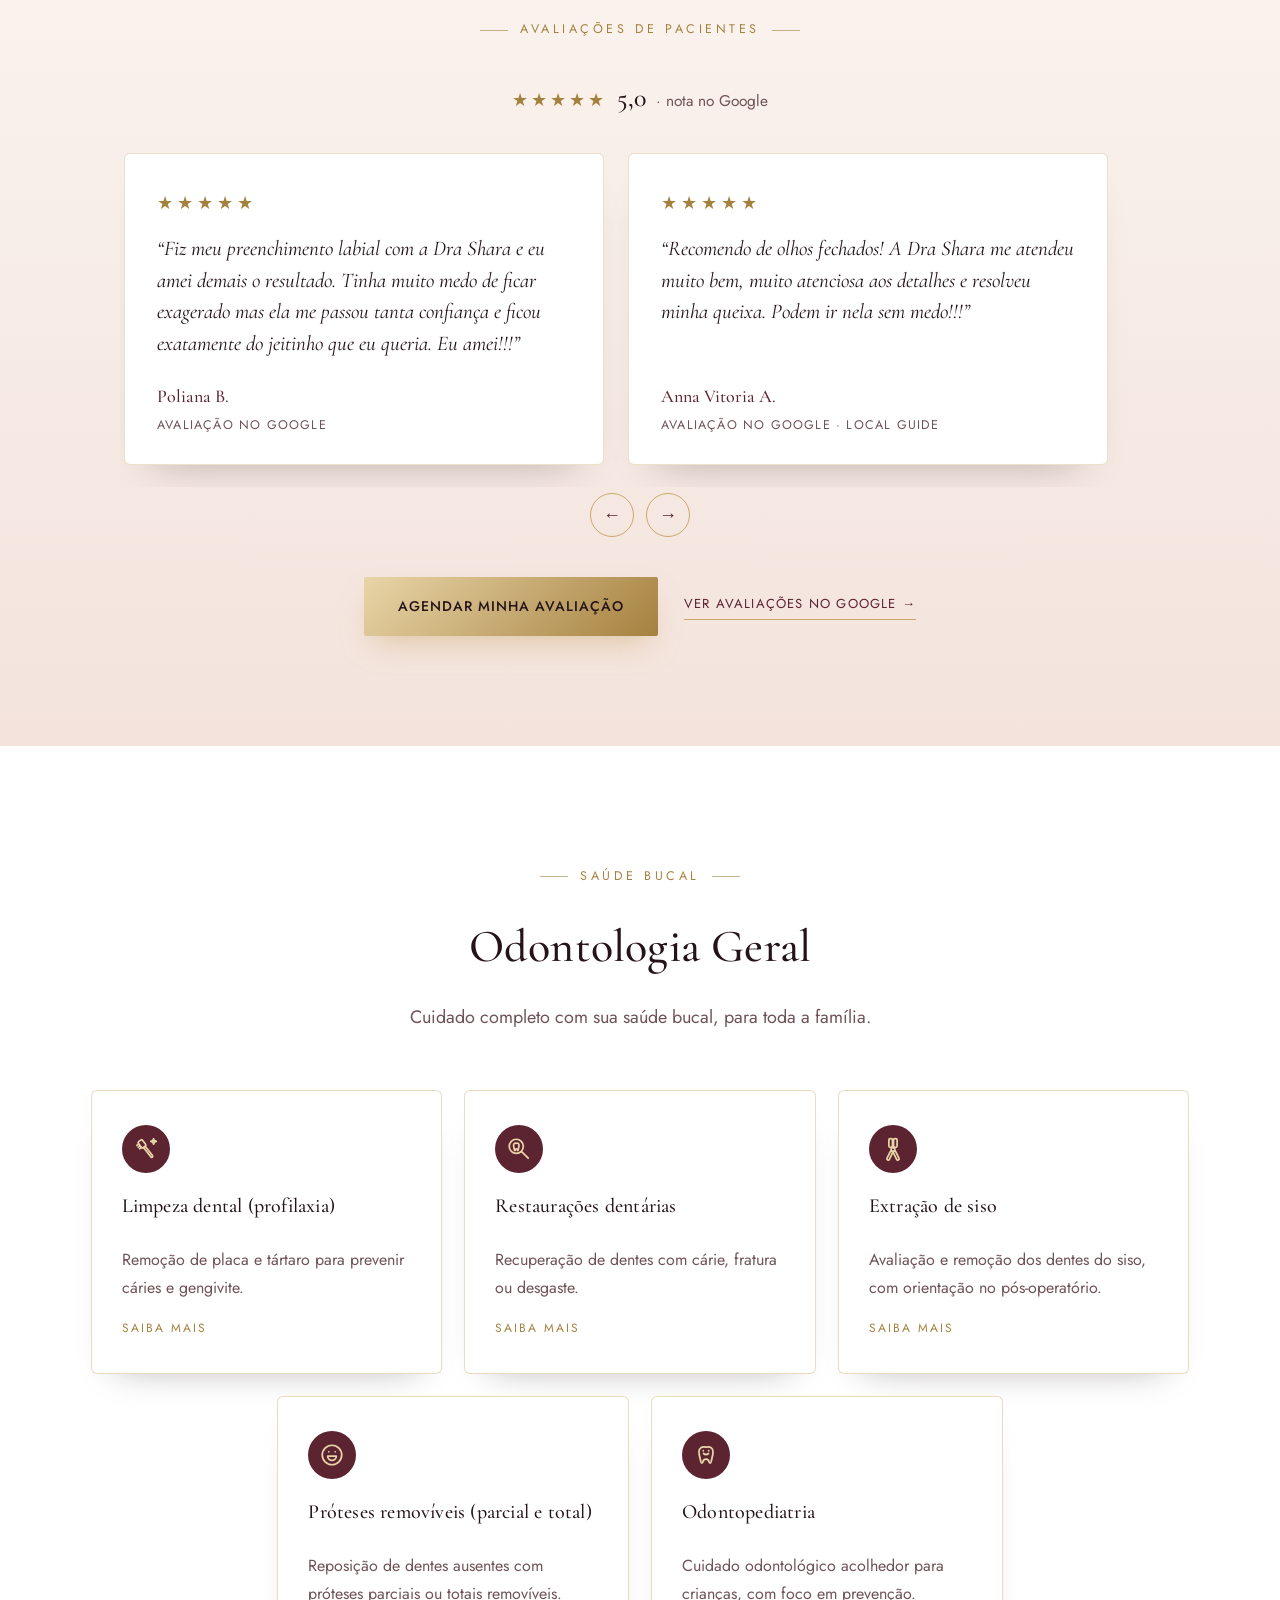
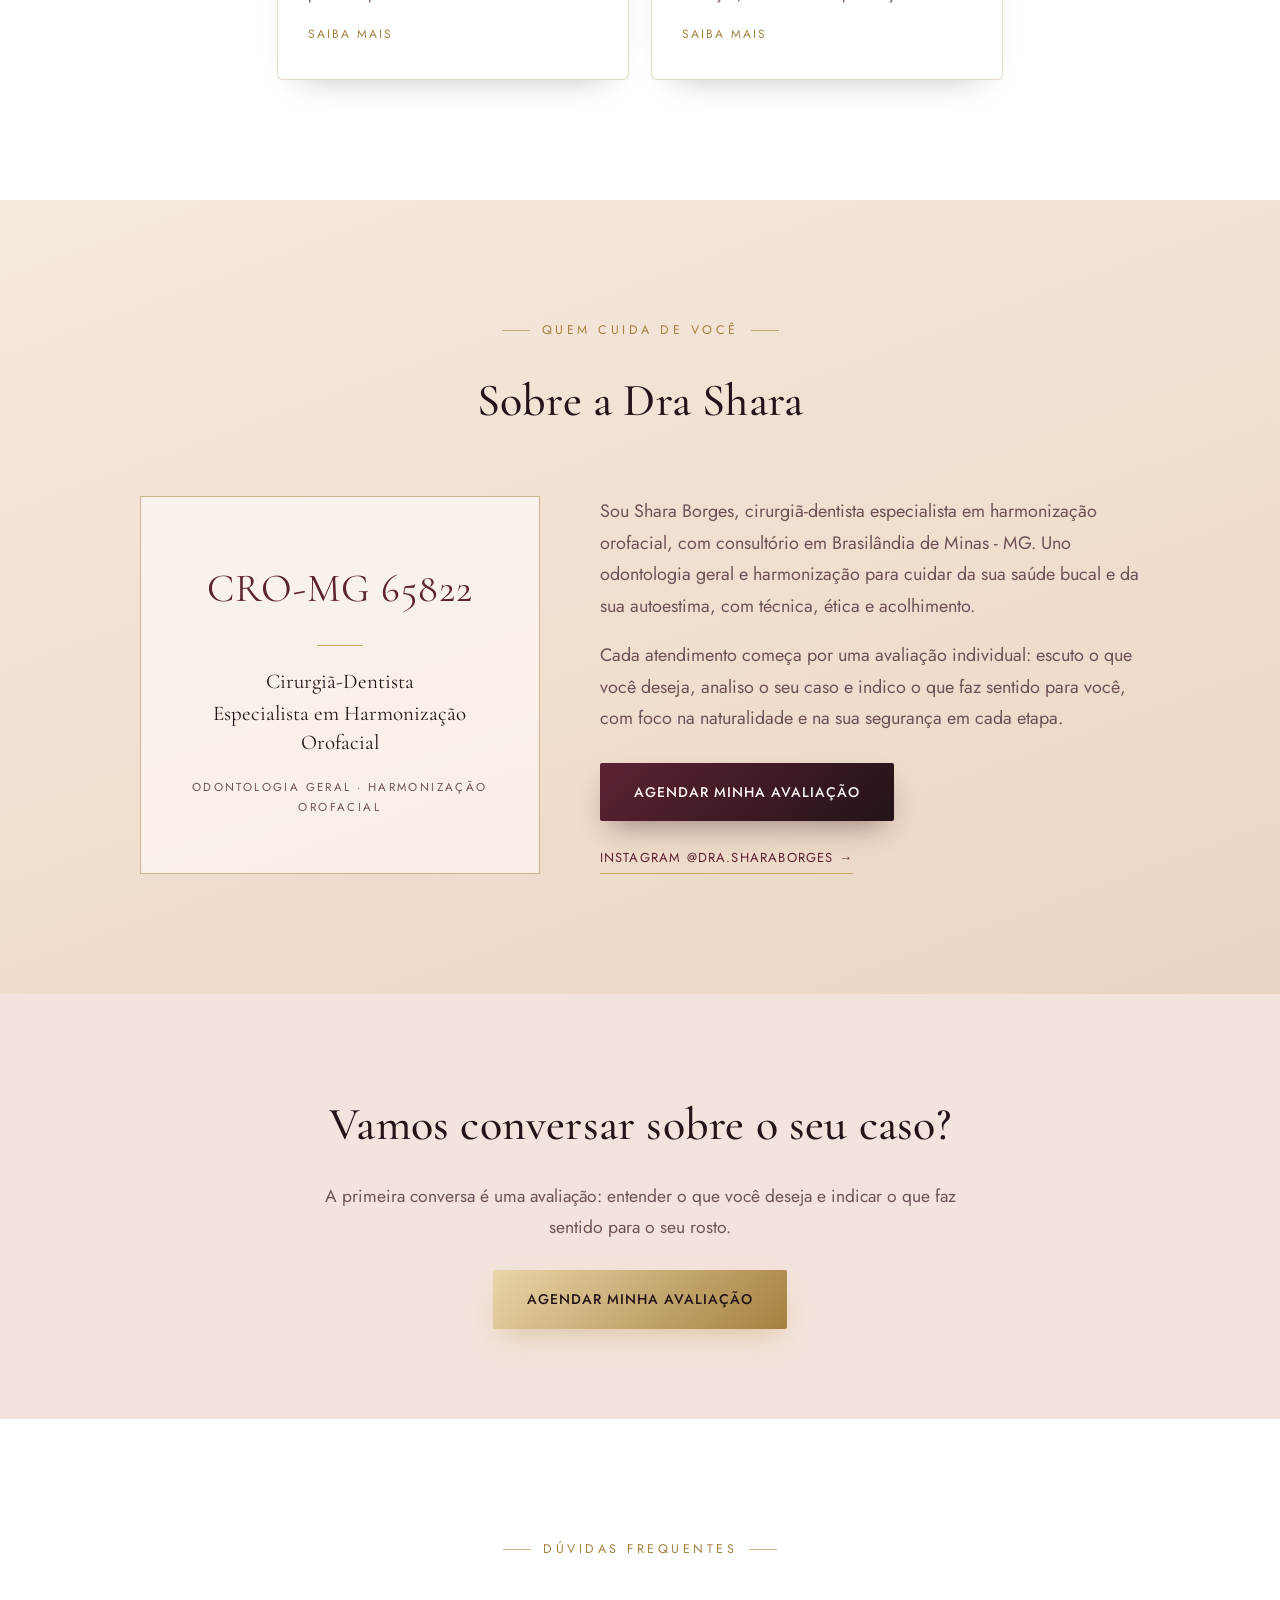
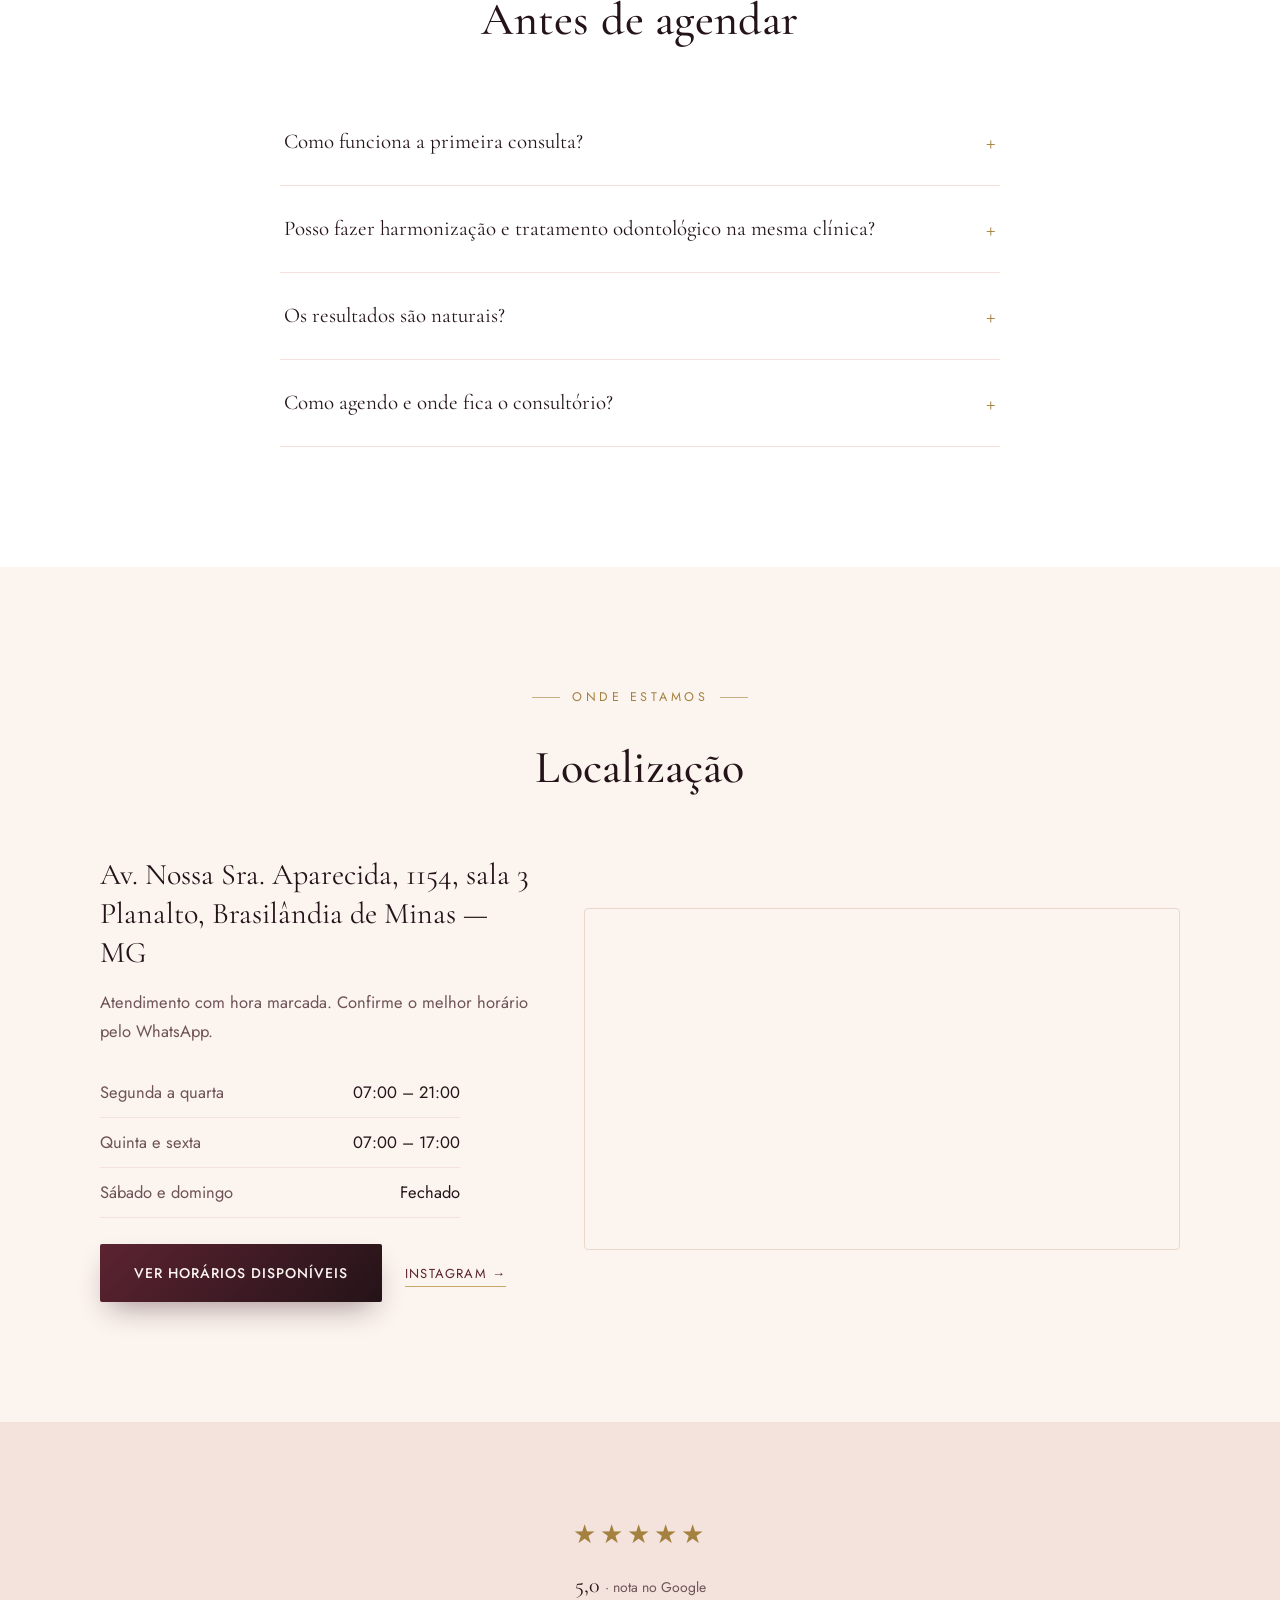
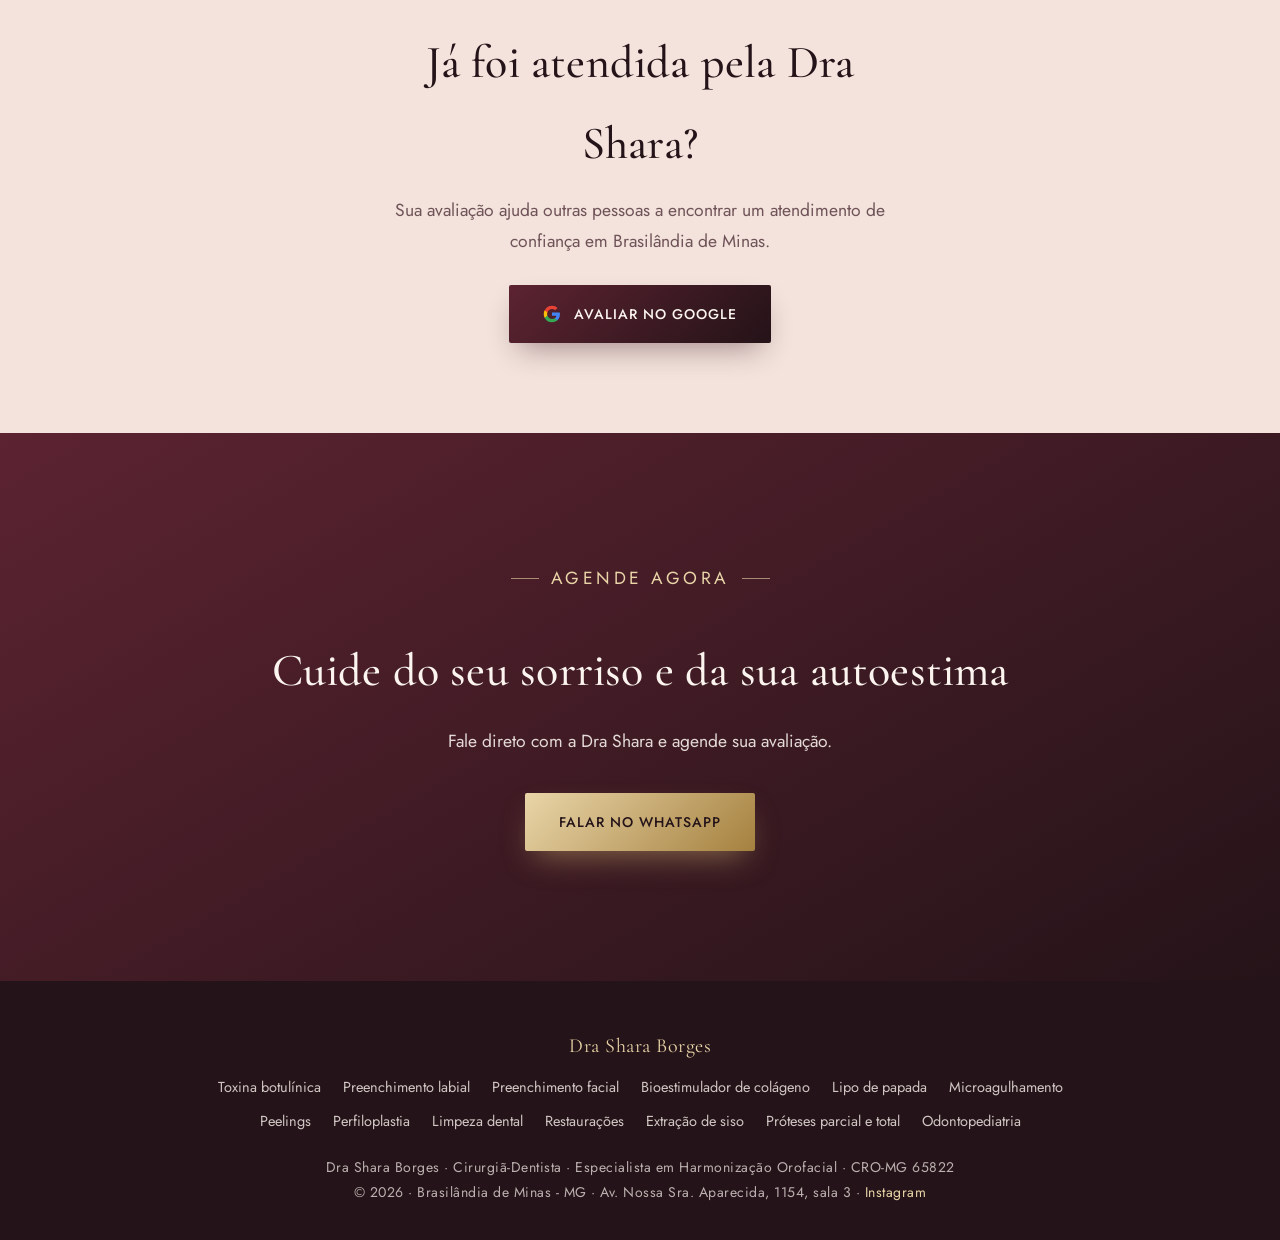
==== commit 11903e69: "Ícone da perfiloplastia (perfil com traço médio)" ====
--- a/index.html
+++ b/index.html
@@ -116,7 +116,7 @@
       <h3><a href="peelings-brasilandia-de-minas/">Peelings</a></h3><p>Renovação celular para uniformizar tom e textura da pele.</p><span class="mais">Saiba mais</span>
     </div>
     <div class="servico reveal reveal-d1">
-      <div class="icon-ring"><svg viewBox="0 0 24 24" fill="none" stroke-width="1.6" stroke-linecap="round" stroke-linejoin="round"><path d="M12 2v4M12 18v4M4.9 4.9l2.8 2.8M16.3 16.3l2.8 2.8M2 12h4M18 12h4M4.9 19.1l2.8-2.8M16.3 7.7l2.8-2.8"/></svg></div>
+      <div class="icon-ring"><img src="assets/icones/perfiloplastia.png" alt="" width="14" height="32"></div>
       <h3><a href="perfiloplastia-brasilandia-de-minas/">Perfiloplastia</a></h3><p>Harmonização do perfil facial (nariz, lábios e queixo) com preenchedores.</p><span class="mais">Saiba mais</span>
     </div>
   </div>
--- a/assets/style.css
+++ b/assets/style.css
@@ -457,3 +457,4 @@
 
 /* ícones dos serviços aprovados (25/11/2026) */
 .servico .icon-ring svg { width: 26px; height: 26px; }
+.servico .icon-ring img { height: 32px; width: auto; display: block; }
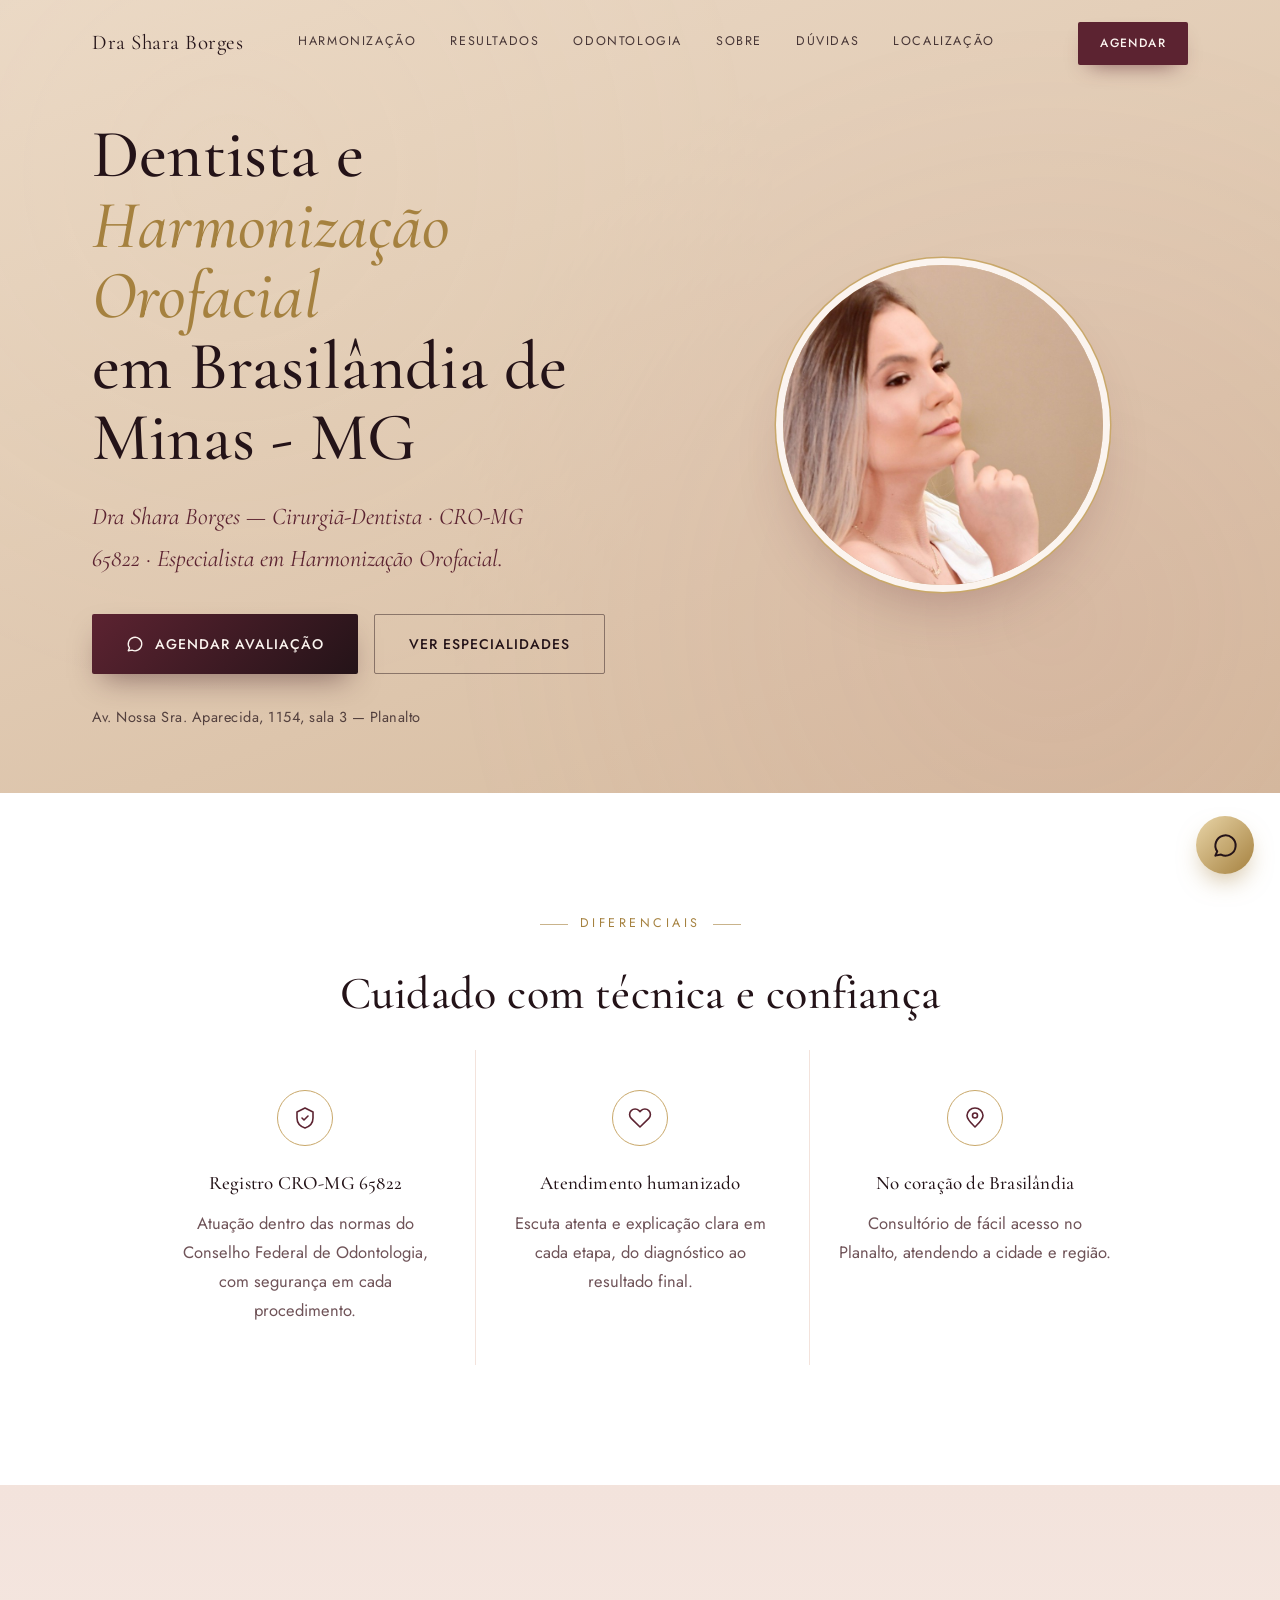
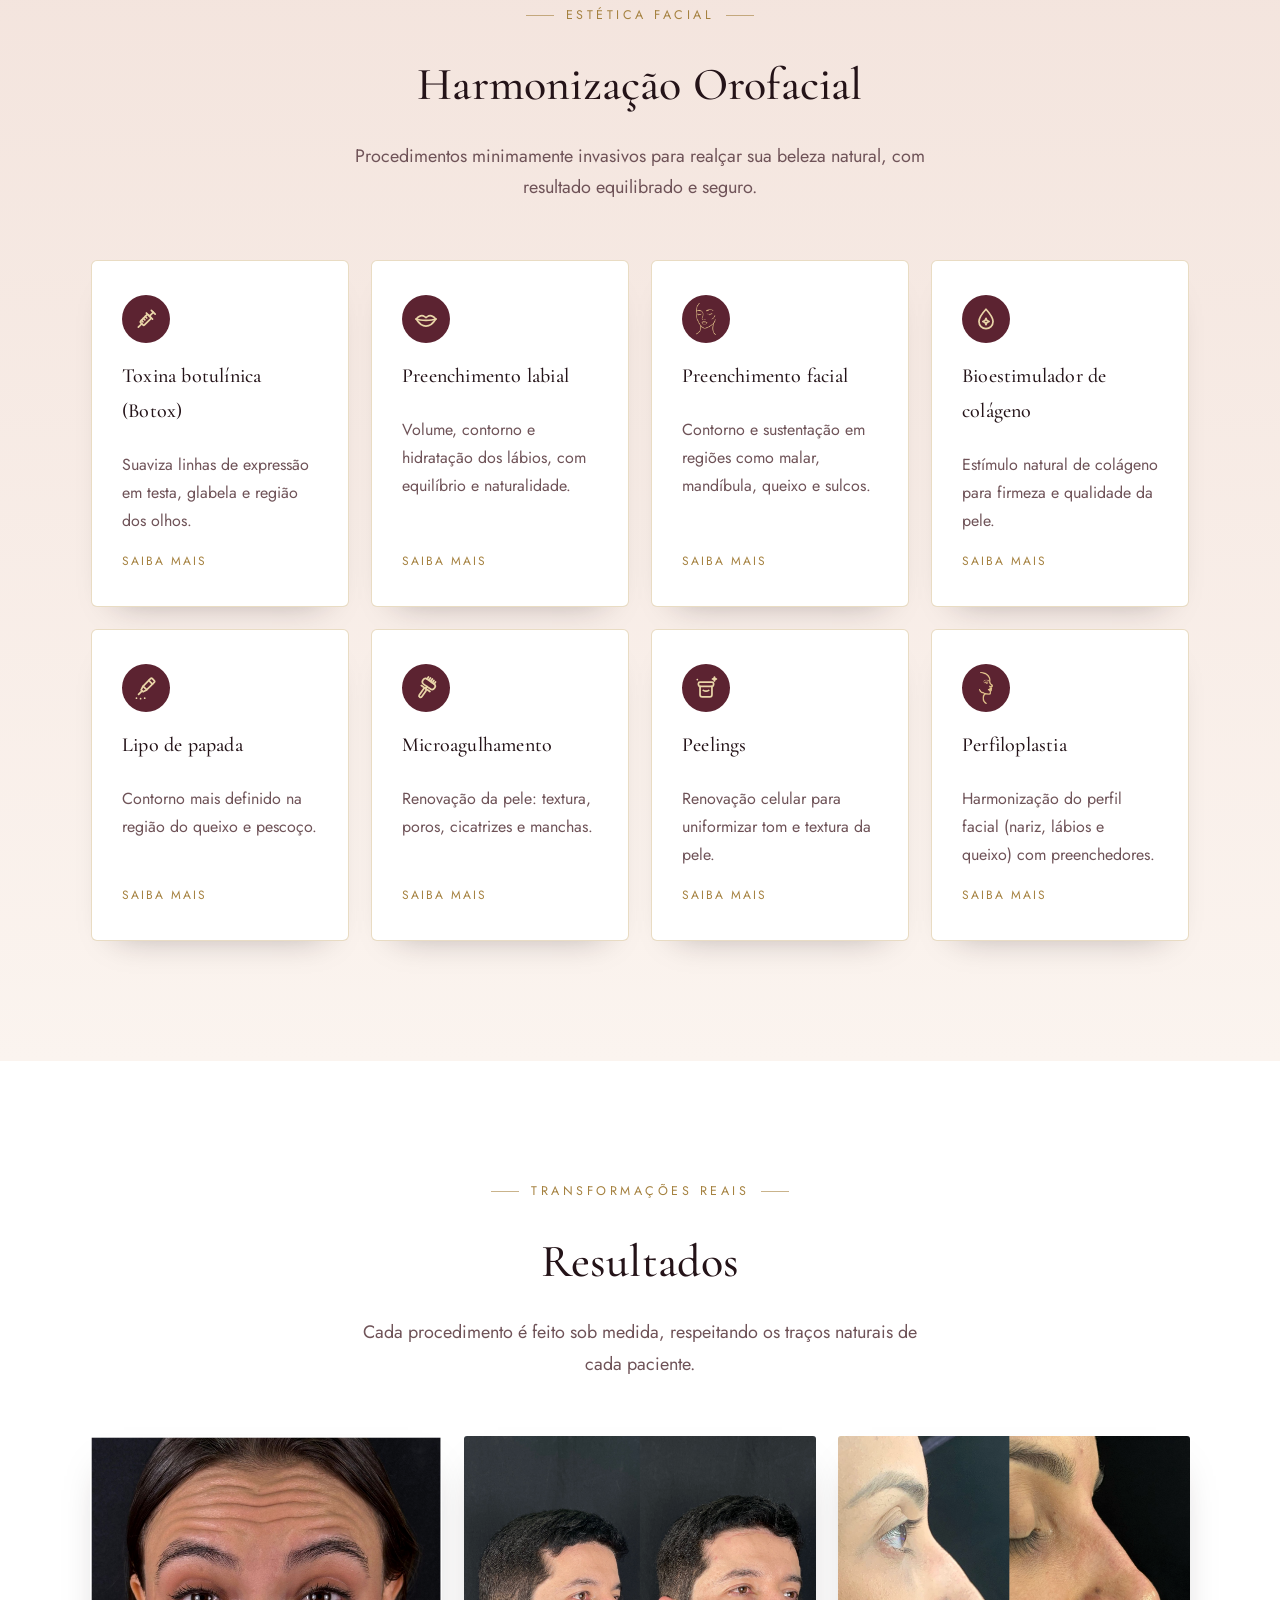
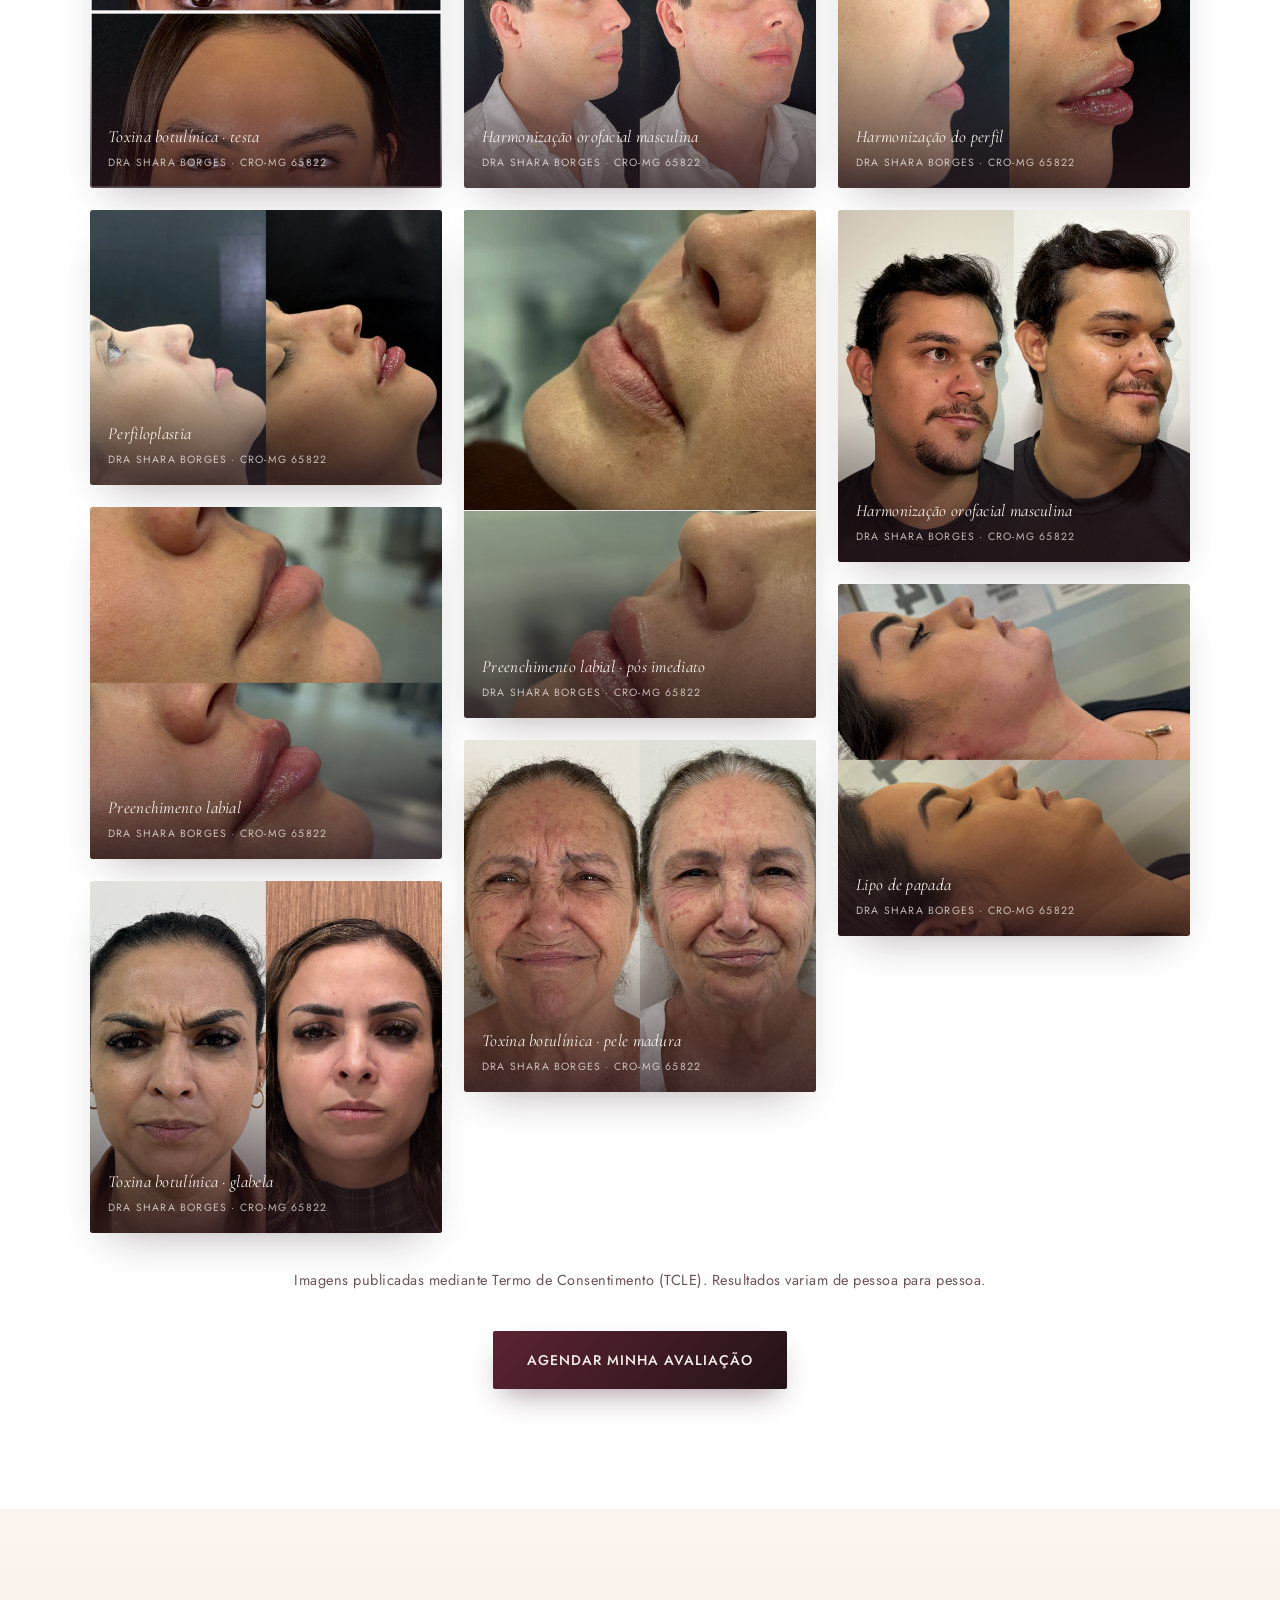
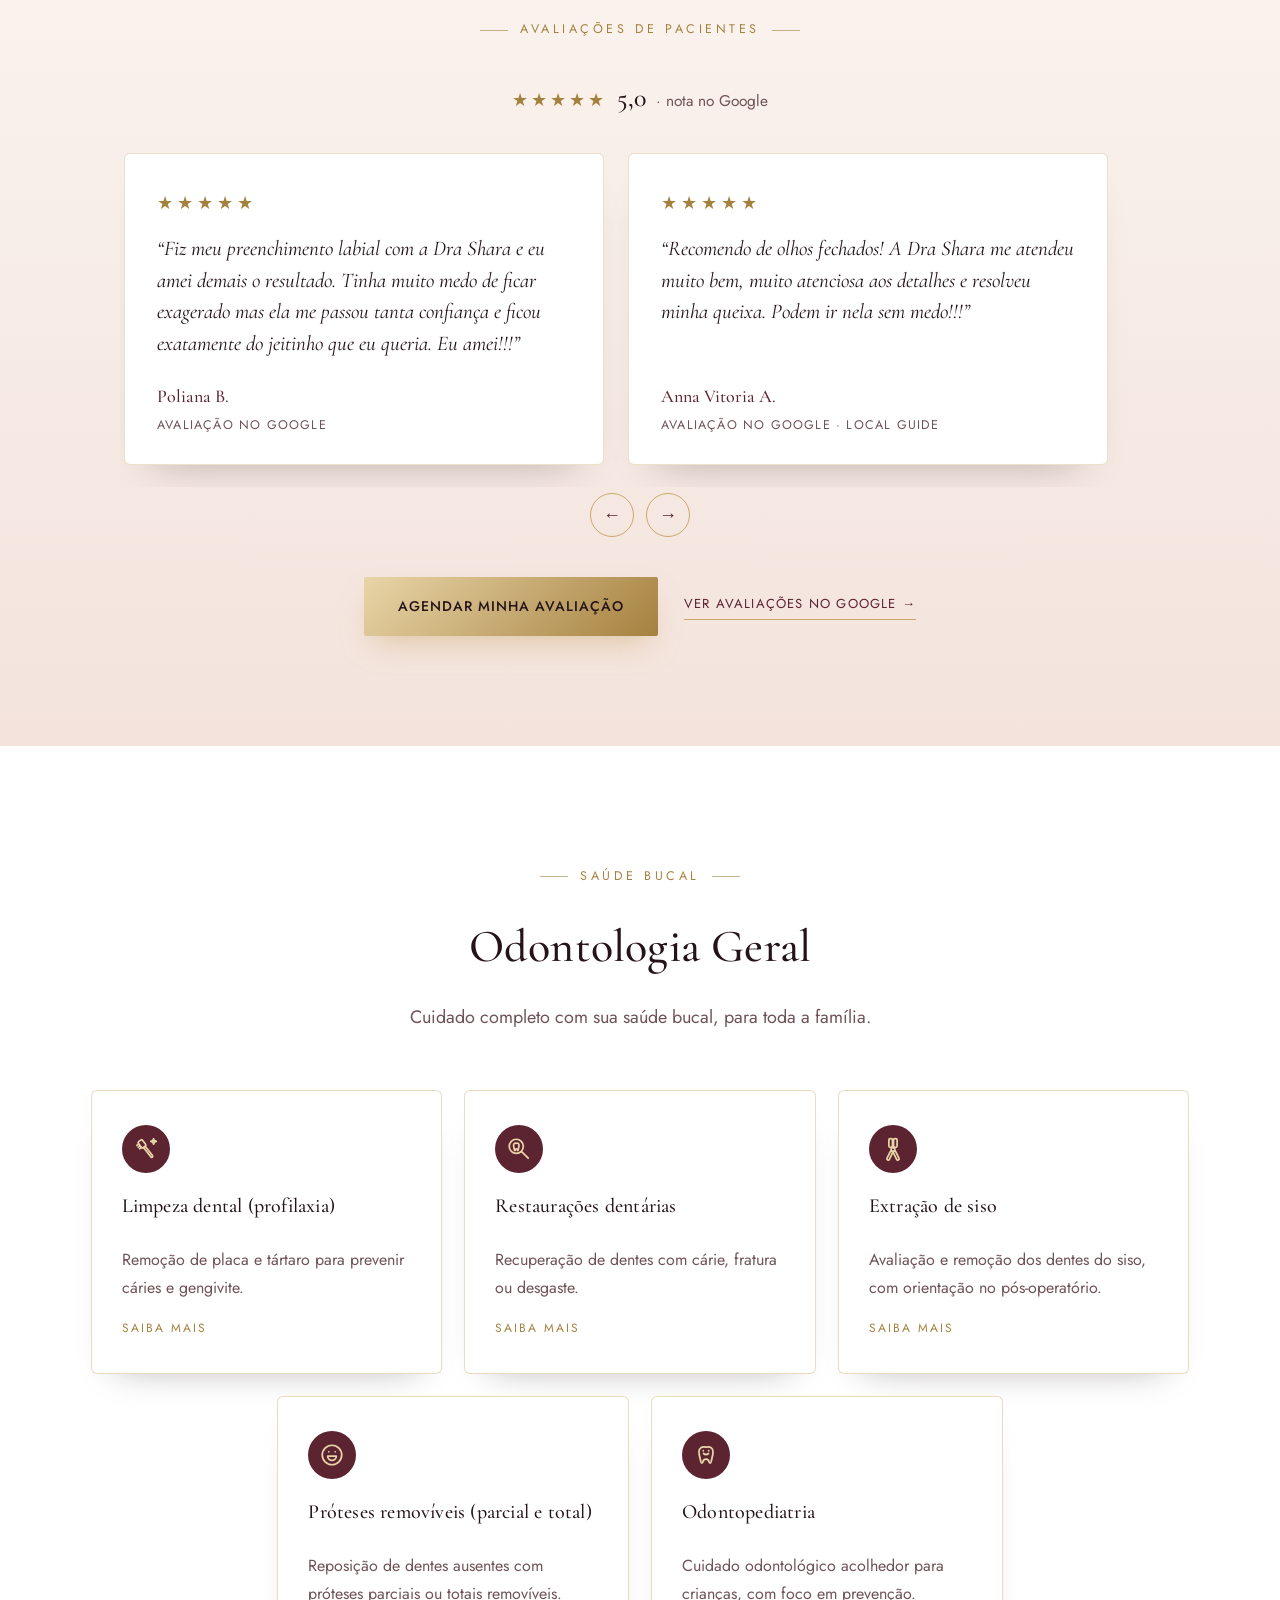
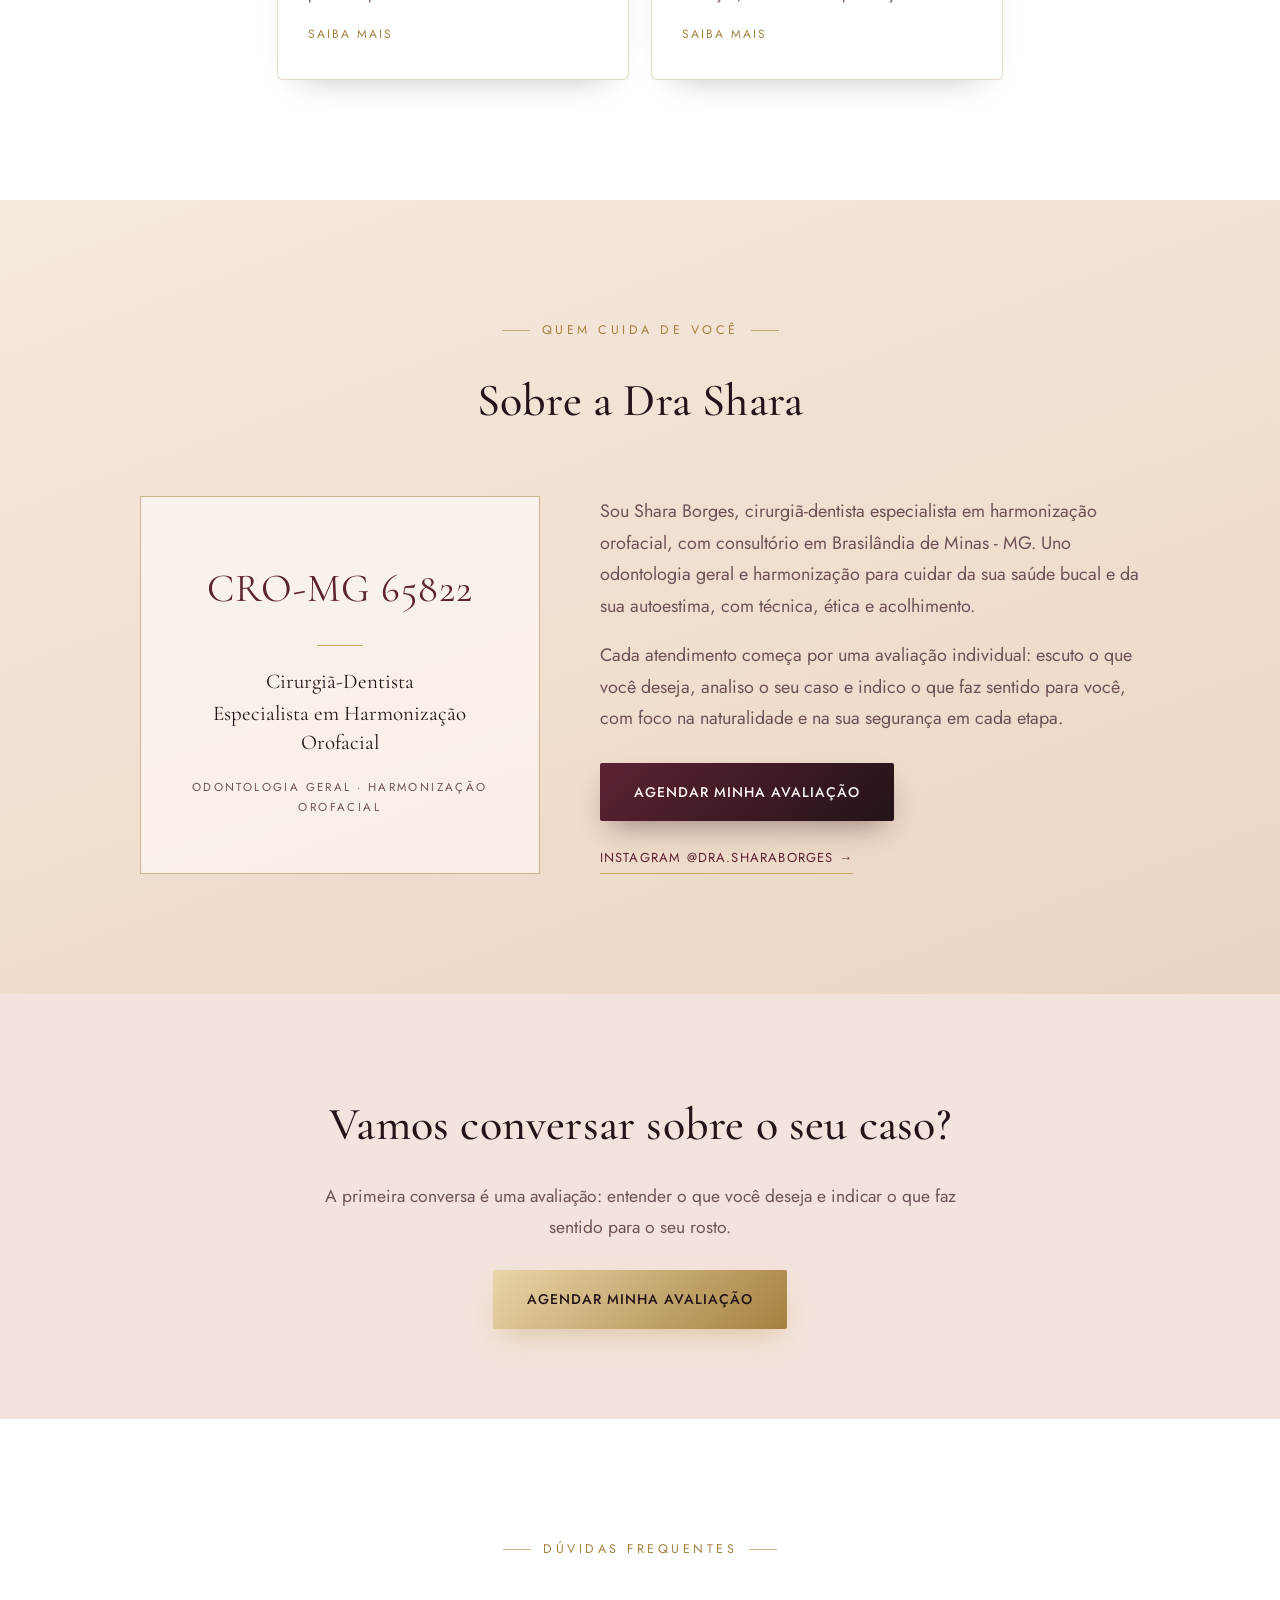
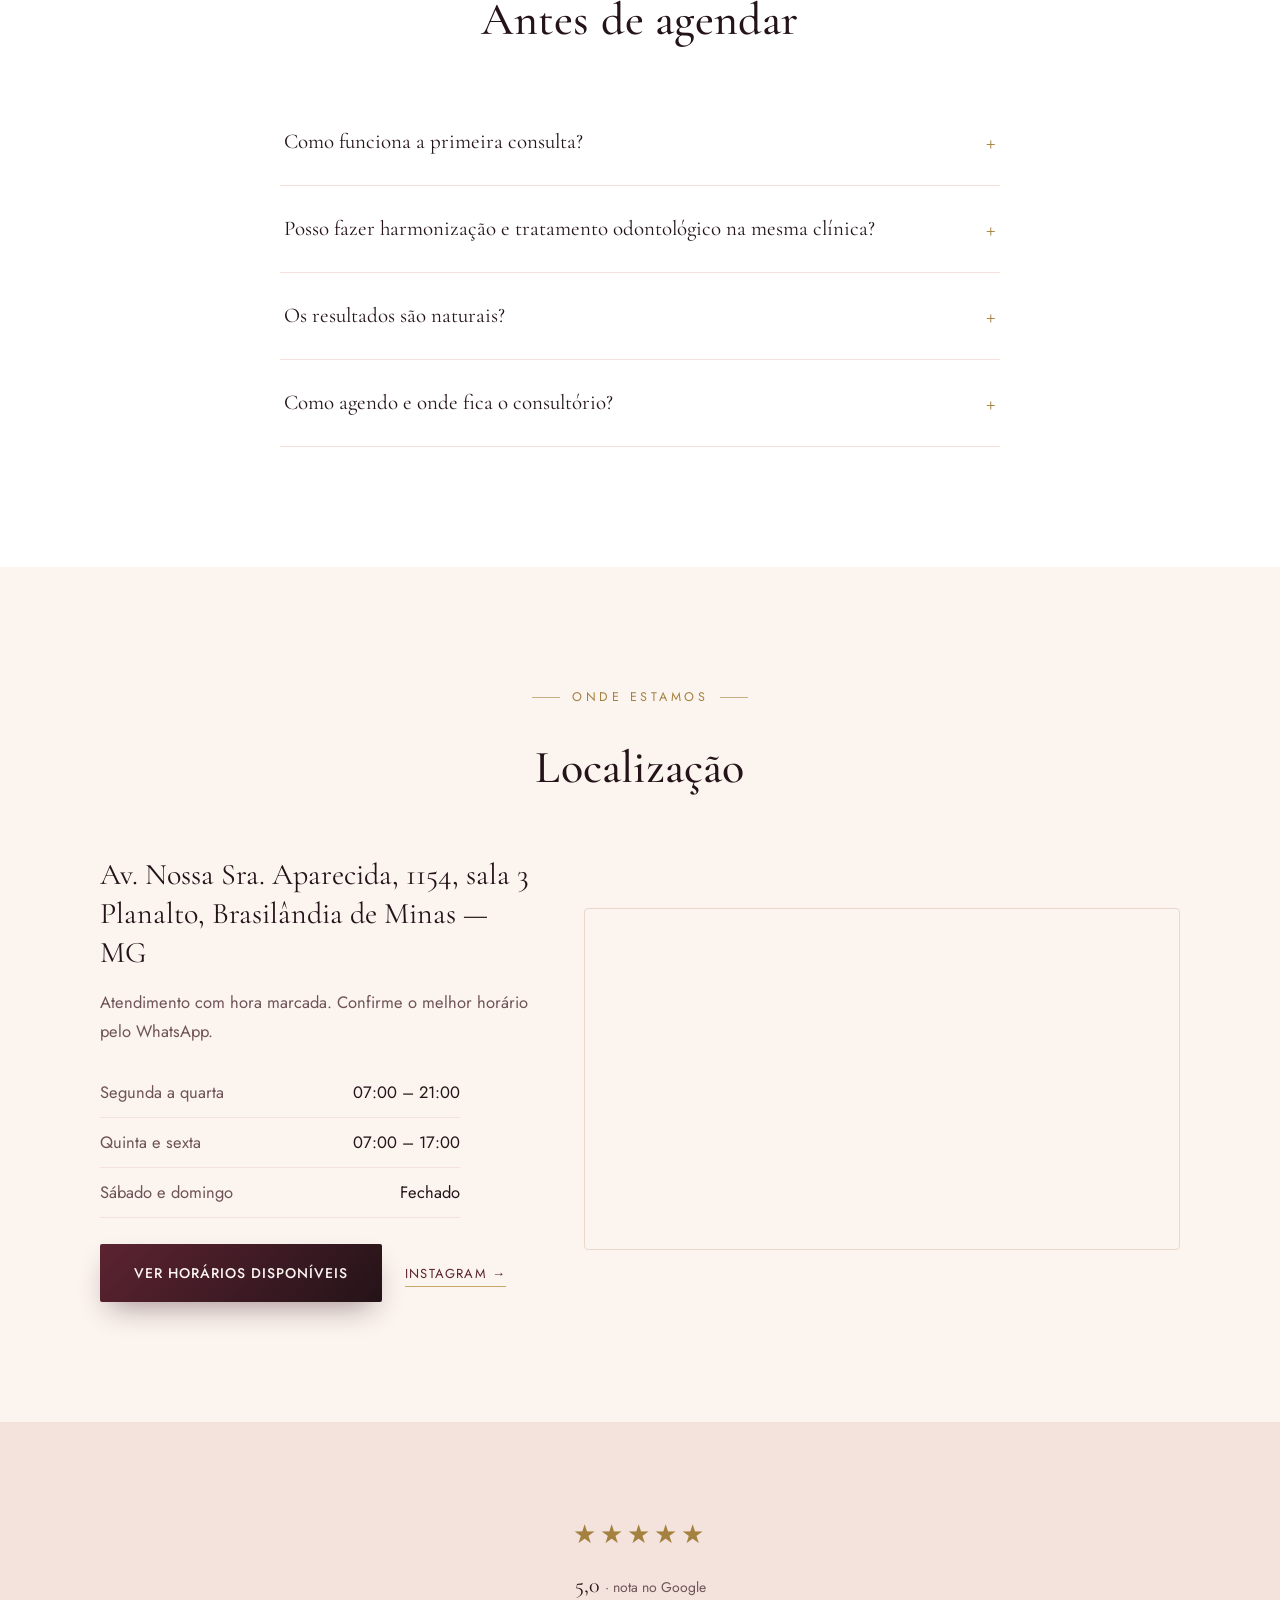
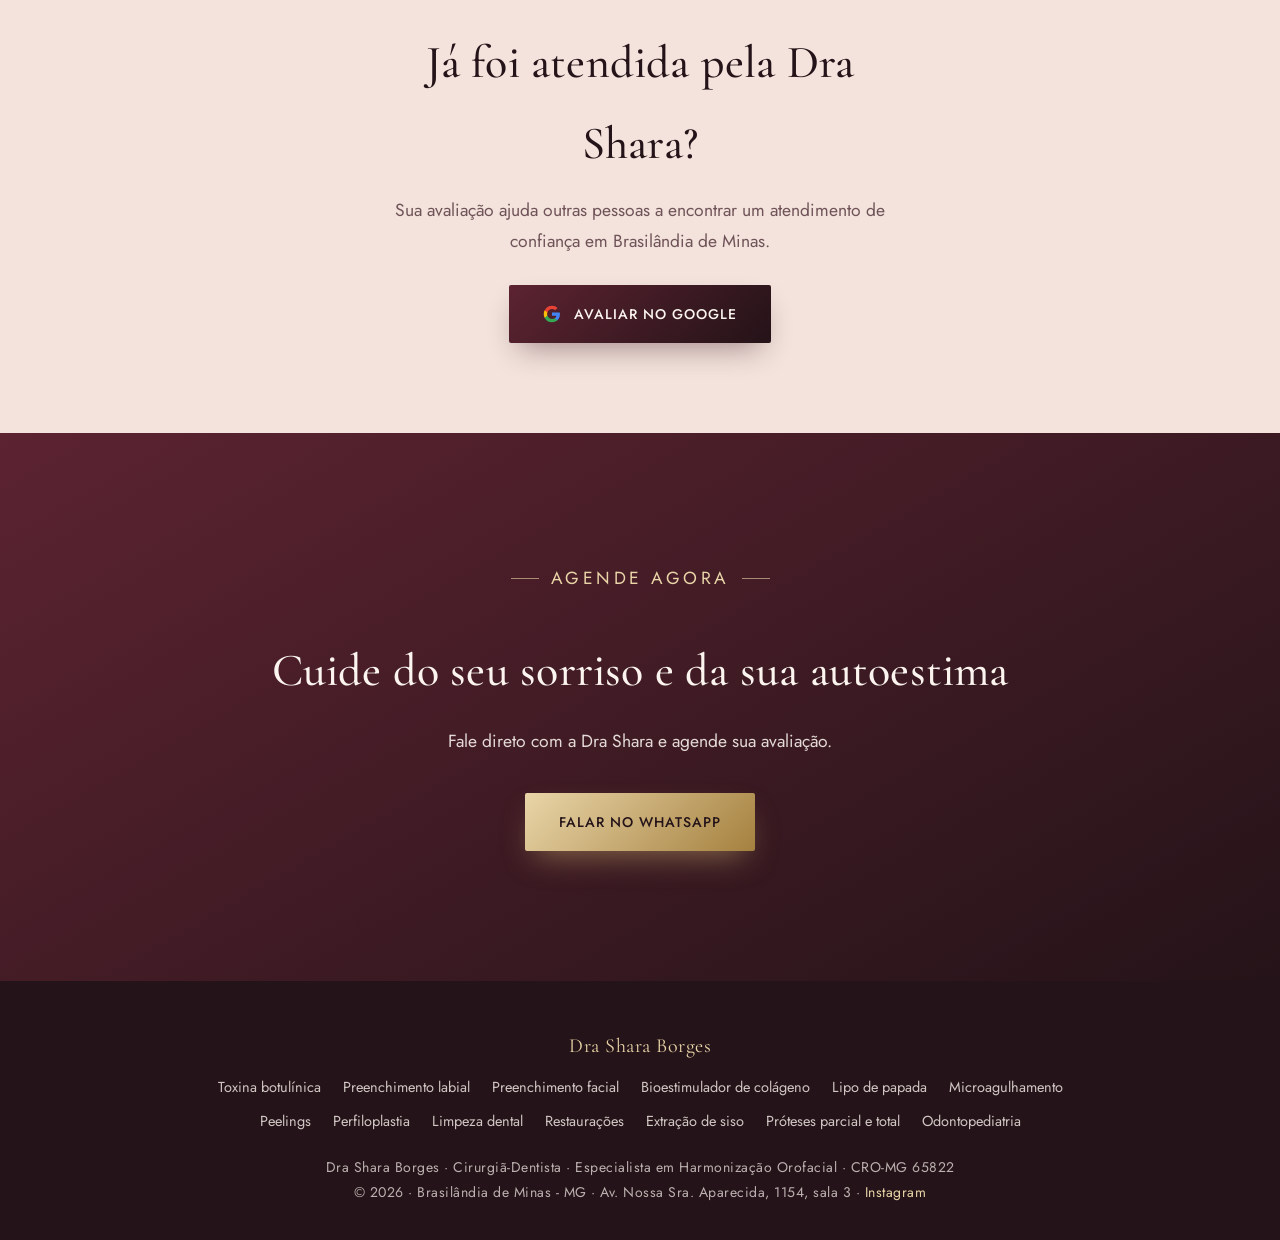
==== commit be03621a: "Ícone do preenchimento facial" ====
--- a/index.html
+++ b/index.html
@@ -96,7 +96,7 @@
       <h3><a href="preenchimento-labial-brasilandia-de-minas/">Preenchimento labial</a></h3><p>Volume, contorno e hidratação dos lábios, com equilíbrio e naturalidade.</p><span class="mais">Saiba mais</span>
     </div>
     <div class="servico reveal reveal-d2">
-      <div class="icon-ring"><svg viewBox="0 0 24 24" fill="none" stroke-width="1.6" stroke-linecap="round" stroke-linejoin="round"><circle cx="12" cy="12" r="9"/><path d="M9 15c.83-.67 1.87-1 3-1s2.17.33 3 1M9 10h.01M15 10h.01"/></svg></div>
+      <div class="icon-ring"><img src="assets/icones/preenchimento-facial.png" alt="" width="19" height="32"></div>
       <h3><a href="preenchimento-facial-brasilandia-de-minas/">Preenchimento facial</a></h3><p>Contorno e sustentação em regiões como malar, mandíbula, queixo e sulcos.</p><span class="mais">Saiba mais</span>
     </div>
     <div class="servico reveal">
